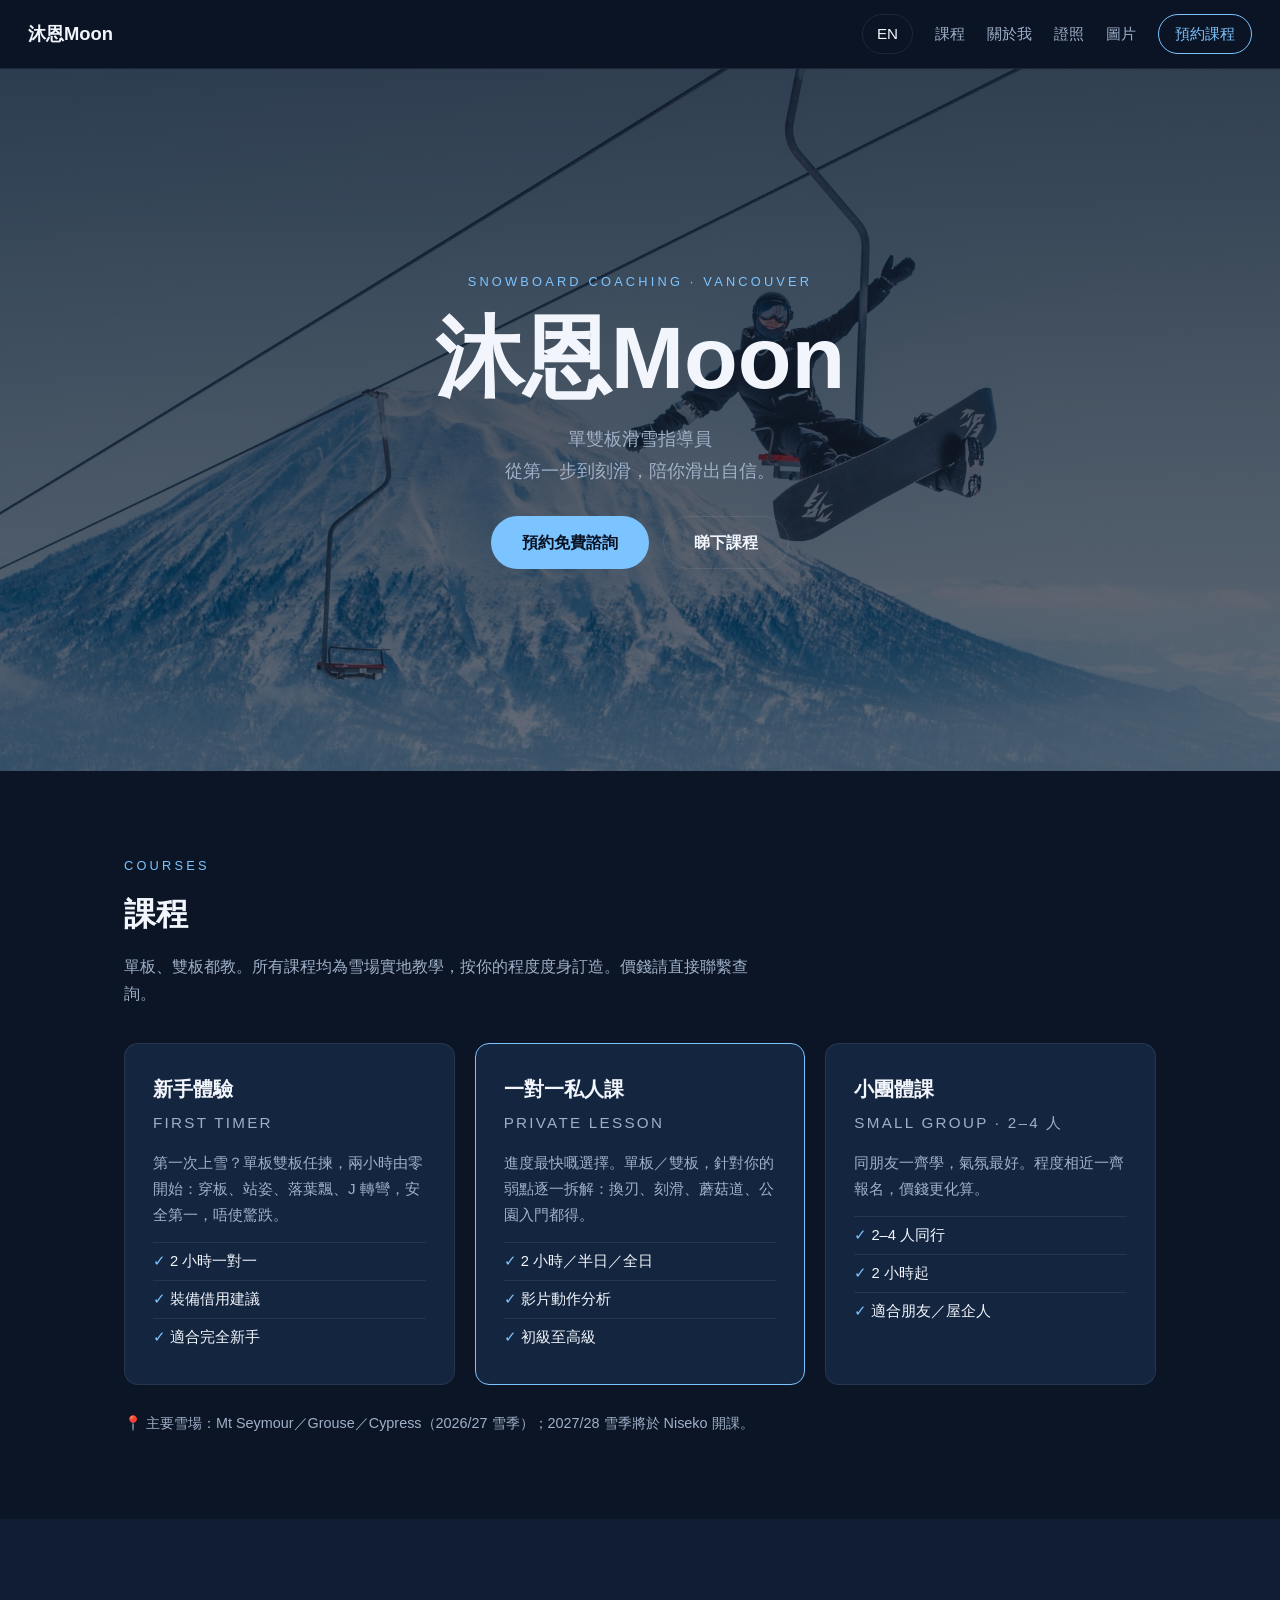
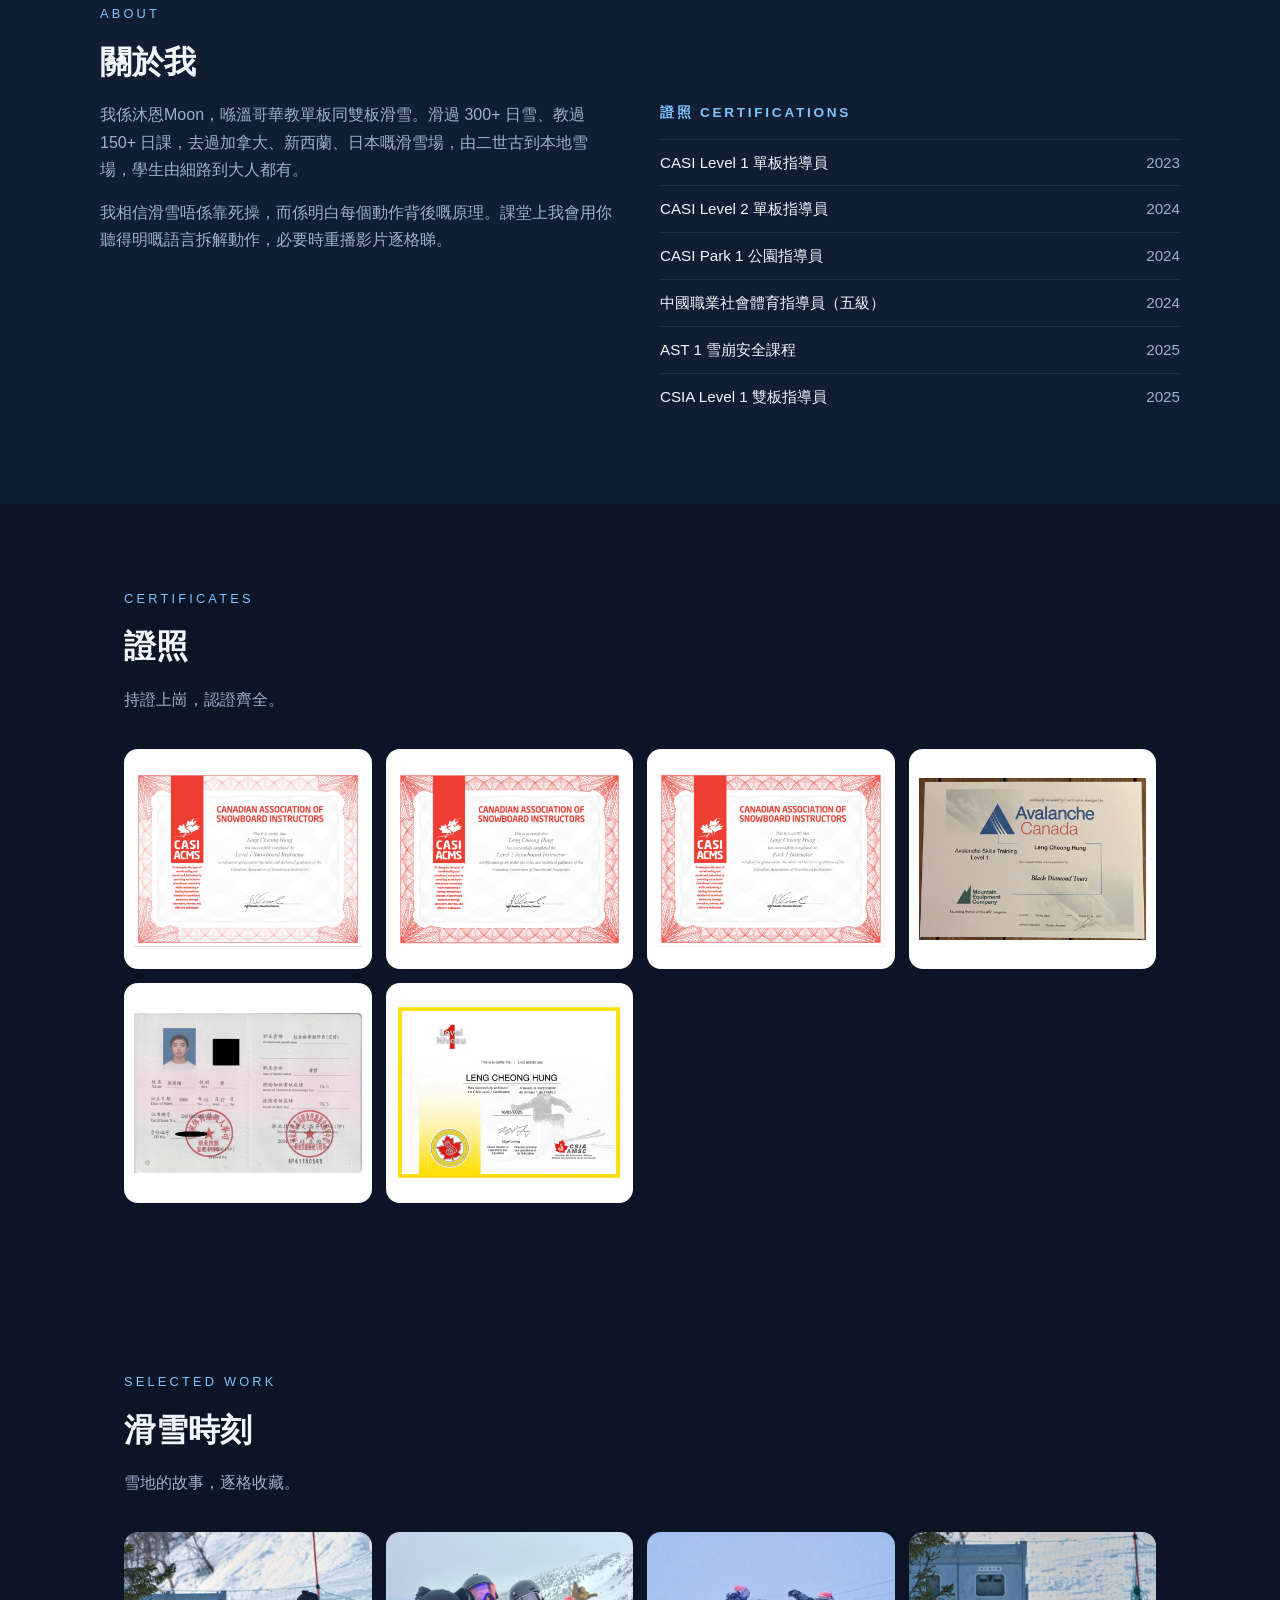
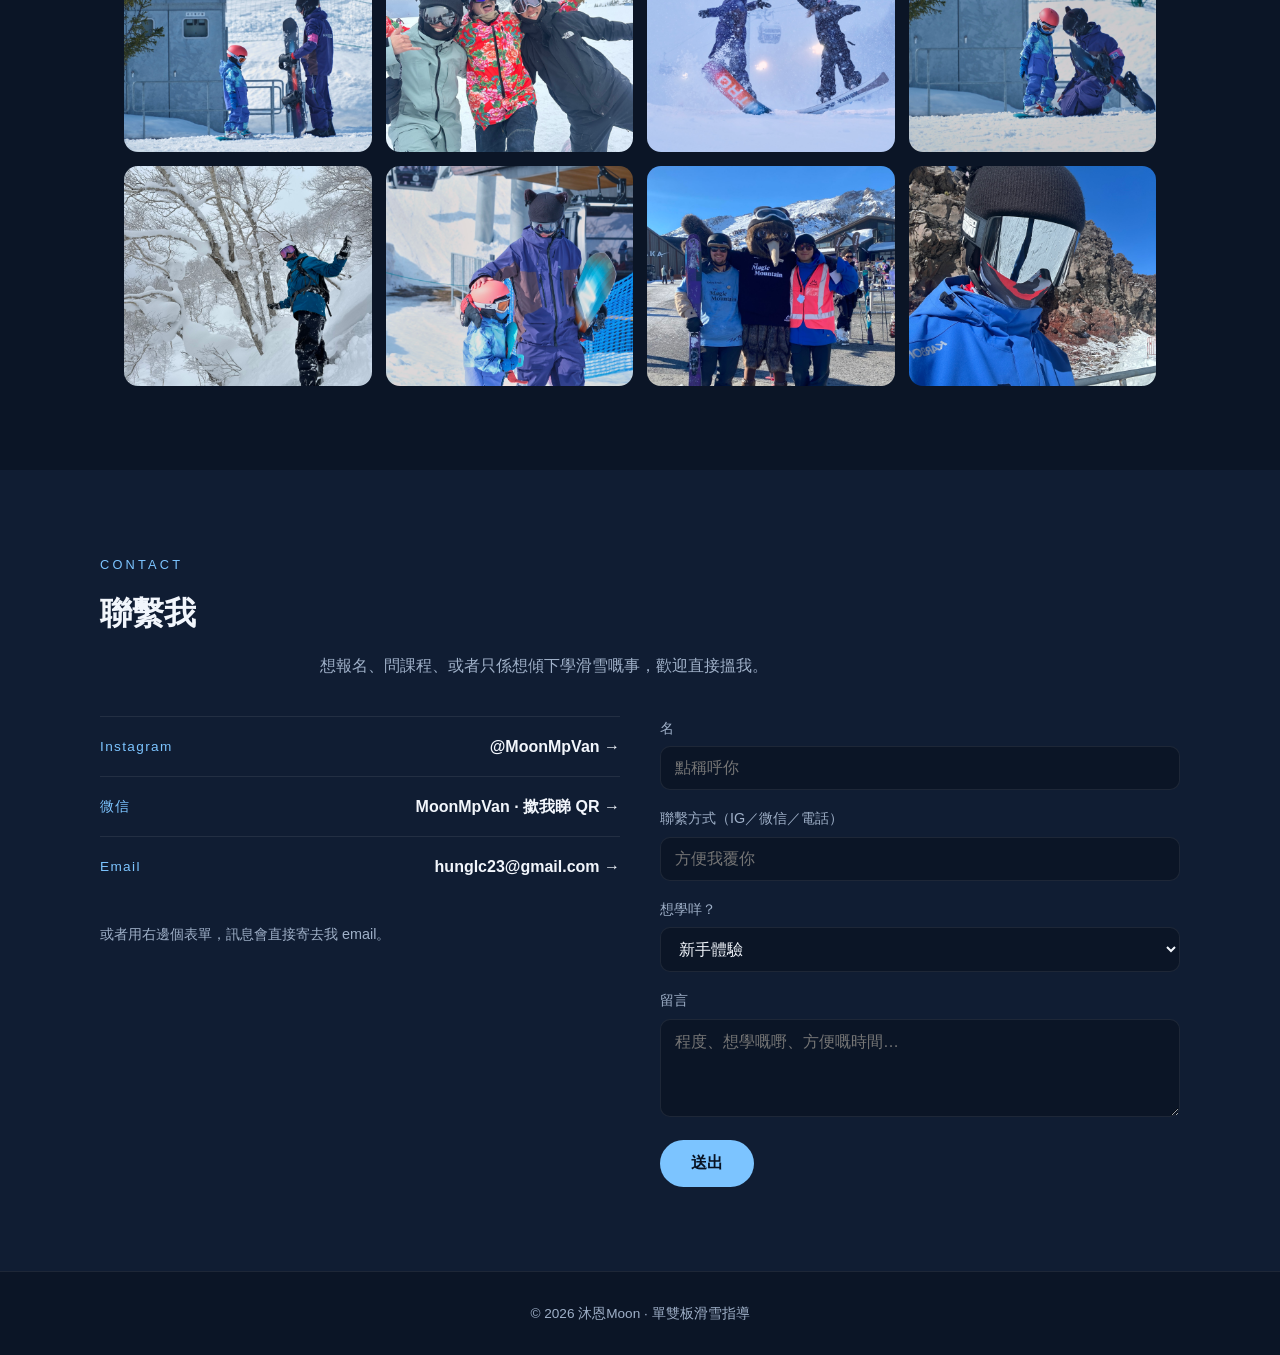
==== index.html @ be3c078e "Update navigation link and image source" ====
<!DOCTYPE html>
<html lang="zh-Hant">
<head>
<meta charset="UTF-8">
<meta name="viewport" content="width=device-width, initial-scale=1.0">
<title>沐恩Moon — 單雙板滑雪指導 | Ski & Snowboard Coaching</title>
<meta name="description" content="沐恩Moon，CASI／CSIA 認證單雙板滑雪指導員。溫哥華私人／小團體滑雪課程招生中。">
<link rel="stylesheet" href="styles.css">
</head>
<body>

<!-- ============ NAV ============ -->
<nav class="nav">
  <a class="logo" href="#top">沐恩Moon</a>
  <div class="nav-links">
    <a href="en.html" class="lang-toggle">EN</a>
    <a href="#courses">課程</a>
    <a href="#about">關於我</a>
    <a href="#certificates">證照</a>
    <a href="#work">圖片</a>
    <a href="#contact" class="nav-cta">預約課程</a>
  </div>
</nav>

<!-- ============ HERO ============ -->
<header class="hero" id="top">
  <div class="hero-inner">
    <p class="hero-kicker">SNOWBOARD COACHING · VANCOUVER</p>
    <h1>沐恩Moon</h1>
    <p class="hero-sub">單雙板滑雪指導員<br>從第一步到刻滑，陪你滑出自信。</p>
    <div class="hero-ctas">
      <a href="#contact" class="btn btn-primary">預約免費諮詢</a>
      <a href="#courses" class="btn btn-ghost">睇下課程</a>
    </div>
  </div>
  <img class="hero-bg" src="assets/15.jpg" alt="沐恩Moon 滑雪">
</header>

<!-- ============ COURSES 招生 ============ -->
<section class="section" id="courses">
  <p class="kicker">COURSES</p>
  <h2>課程</h2>
  <p class="section-lead">單板、雙板都教。所有課程均為雪場實地教學，按你的程度度身訂造。價錢請直接聯繫查詢。</p>

  <div class="cards">
    <div class="card">
      <h3>新手體驗</h3>
      <p class="card-en">FIRST TIMER</p>
      <p>第一次上雪？單板雙板任揀，兩小時由零開始：穿板、站姿、落葉飄、J 轉彎，安全第一，唔使驚跌。</p>
      <ul>
        <li>2 小時一對一</li>
        <li>裝備借用建議</li>
        <li>適合完全新手</li>
      </ul>
    </div>
    <div class="card card-featured">
      <h3>一對一私人課</h3>
      <p class="card-en">PRIVATE LESSON</p>
      <p>進度最快嘅選擇。單板／雙板，針對你的弱點逐一拆解：換刃、刻滑、蘑菇道、公園入門都得。</p>
      <ul>
        <li>2 小時／半日／全日</li>
        <li>影片動作分析</li>
        <li>初級至高級</li>
      </ul>
    </div>
    <div class="card">
      <h3>小團體課</h3>
      <p class="card-en">SMALL GROUP · 2–4 人</p>
      <p>同朋友一齊學，氣氛最好。程度相近一齊報名，價錢更化算。</p>
      <ul>
        <li>2–4 人同行</li>
        <li>2 小時起</li>
        <li>適合朋友／屋企人</li>
      </ul>
    </div>
  </div>
  <p class="note">📍 主要雪場：Mt Seymour／Grouse／Cypress（2026/27 雪季）；2027/28 雪季將於 Niseko 開課。</p>
</section>

<!-- ============ ABOUT ============ -->
<section class="section section-alt" id="about">
  <p class="kicker">ABOUT</p>
  <h2>關於我</h2>
  <div class="about-grid">
    <div>
      <p>我係沐恩Moon，喺溫哥華教單板同雙板滑雪。滑過 300+ 日雪、教過 150+ 日課，去過加拿大、新西蘭、日本嘅滑雪場，由二世古到本地雪場，學生由細路到大人都有。</p>
      <p>我相信滑雪唔係靠死操，而係明白每個動作背後嘅原理。課堂上我會用你聽得明嘅語言拆解動作，必要時重播影片逐格睇。</p>
    </div>
    <div>
      <h3>證照 CERTIFICATIONS</h3>
      <ul class="certs">
        <li>CASI Level 1 單板指導員 <span>2023</span></li>
        <li>CASI Level 2 單板指導員 <span>2024</span></li>
        <li>CASI Park 1 公園指導員 <span>2024</span></li>
        <li>中國職業社會體育指導員（五級）<span>2024</span></li>
        <li>AST 1 雪崩安全課程 <span>2025</span></li>
        <li>CSIA Level 1 雙板指導員 <span>2025</span></li>
      </ul>
    </div>
  </div>
</section>

<!-- ============ CERTIFICATES 證照展示 ============ -->
<section class="section" id="certificates">
  <p class="kicker">CERTIFICATES</p>
  <h2>證照</h2>
  <p class="section-lead">持證上崗，認證齊全。</p>
  <div class="gallery gallery-docs">
    <img src="assets/cert1.jpg" alt="CASI Level 1 證書">
    <img src="assets/cert2.jpg" alt="CASI Level 2 證書">
    <img src="assets/cert3.jpg" alt="CASI Park 1 證書">
    <img src="assets/cert4.jpg" alt="AST 1 證書">
    <img src="assets/cert5.jpg" alt="中國社會體育指導員五級證書">
    <img src="assets/cert6.jpg" alt="CSIA Level 1 證書">
  </div>
</section>

<!-- ============ WORK 作品牆 ============ -->
<section class="section" id="work">
  <p class="kicker">SELECTED WORK</p>
  <h2>滑雪時刻</h2>
  <p class="section-lead">雪地的故事，逐格收藏。</p>
  <div class="gallery">
  <img src="assets/24.jpg" alt="滑雪相 1">
  <img src="assets/11.jpg" alt="滑雪相 2">
  <img src="assets/20.jpg" alt="滑雪相 3">
  <img src="assets/25.jpg" alt="滑雪相 4">
  <img src="assets/1.jpg" alt="滑雪相 5">
  <img src="assets/26.jpg" alt="滑雪相 6">
  <img src="assets/7.jpg" alt="滑雪相 7">
  <img src="assets/30.jpg" alt="滑雪相 8">
</div>
</section>

<!-- ============ CONTACT 聯繫 ============ -->
<section class="section section-alt" id="contact">
  <p class="kicker">CONTACT</p>
  <h2>聯繫我</h2>
  <p class="section-lead">想報名、問課程、或者只係想傾下學滑雪嘅事，歡迎直接搵我。</p>

  <div class="contact-grid">
    <div class="contact-links">
      <a class="contact-row" href="https://www.instagram.com/moonmpvan" target="_blank" rel="noopener">
        <span class="contact-label">Instagram</span>
        <span class="contact-value">@MoonMpVan →</span>
      </a>
      <div class="contact-row qr-trigger" id="wechat-qr" role="button" tabindex="0" title="撳我睇二維碼">
        <span class="contact-label">微信</span>
        <span class="contact-value">MoonMpVan · 撳我睇 QR →</span>
      </div>
      <a class="contact-row" href="mailto:hunglc23@gmail.com">
        <span class="contact-label">Email</span>
        <span class="contact-value">hunglc23@gmail.com →</span>
      </a>
      <p class="note">或者用右邊個表單，訊息會直接寄去我 email。</p>
    </div>

    <!-- 表單：去 formspree.io 免費註冊，拎條 form ID 換下面 action 入面 YOUR_FORM_ID -->
    <form class="contact-form" action="https://formspree.io/f/mnpjwegy" method="POST">
      <label>名
        <input type="text" name="name" required placeholder="點稱呼你">
      </label>
      <label>聯繫方式（IG／微信／電話）
        <input type="text" name="contact" required placeholder="方便我覆你">
      </label>
      <label>想學咩？
        <select name="interest">
          <option>新手體驗</option>
          <option>一對一私人課</option>
          <option>小團體課</option>
          <option>其他／未諗好</option>
        </select>
      </label>
      <label>留言
        <textarea name="message" rows="4" placeholder="程度、想學嘅嘢、方便嘅時間…"></textarea>
      </label>
      <button type="submit" class="btn btn-primary">送出</button>
    </form>
  </div>
</section>

<footer>
  <p>© 2026 沐恩Moon · 單雙板滑雪指導</p>
</footer>

<script src="script.js"></script>
</body>
</html>
---- styles.css ----
/* 沐恩Moon 個人官網 — 雪夜主題 */
:root {
  --bg: #0b1526;
  --bg-alt: #101d33;
  --ink: #f2f6fc;
  --muted: #9fb0c8;
  --accent: #7cc4ff;
  --card: #14253f;
  --line: rgba(255,255,255,.08);
  --radius: 14px;
}
* { box-sizing: border-box; margin: 0; padding: 0; }
html { scroll-behavior: smooth; }
body {
  background: var(--bg);
  color: var(--ink);
  font-family: -apple-system, "PingFang HK", "PingFang TC", "Microsoft JhengHei", "Noto Sans TC", sans-serif;
  line-height: 1.7;
}
a { color: inherit; }

/* NAV */
.nav {
  position: sticky; top: 0; z-index: 10;
  display: flex; justify-content: space-between; align-items: center;
  padding: 14px 28px;
  background: rgba(11,21,38,.85); backdrop-filter: blur(10px);
  border-bottom: 1px solid var(--line);
}
.logo { font-weight: 800; font-size: 1.15rem; text-decoration: none; }
.nav-links { display: flex; gap: 22px; align-items: center; }
.nav-links a { text-decoration: none; color: var(--muted); font-size: .95rem; }
.nav-links a:hover { color: var(--ink); }
.nav-cta {
  border: 1px solid var(--accent); color: var(--accent) !important;
  padding: 6px 16px; border-radius: 999px;
}
.lang-toggle {
  border: 1px solid var(--line); padding: 6px 14px; border-radius: 999px;
  font-size: .85rem; color: var(--ink) !important;
}
.lang-toggle:hover { border-color: var(--accent); }

/* HERO */
.hero {
  position: relative; overflow: hidden;
  min-height: 78vh;
  display: flex; align-items: center; justify-content: center;
  text-align: center; padding: 60px 24px;
  background:
    radial-gradient(1200px 500px at 50% -10%, #1b3a63 0%, transparent 60%),
    var(--bg);
}
.hero-kicker { color: var(--accent); letter-spacing: .25em; font-size: .8rem; margin-bottom: 18px; }
.hero-bg {
  position: absolute; inset: 0;
  width: 100%; height: 100%; object-fit: cover;
  z-index: 0;
}
/* dark overlay so text stays readable over bright snow photos */
.hero::after {
  content: ""; position: absolute; inset: 0; z-index: 1;
  background: linear-gradient(180deg, rgba(11,21,38,.78), rgba(11,21,38,.58));
}
.hero-inner { position: relative; z-index: 2; }
.hero h1 { font-size: clamp(3rem, 9vw, 5.5rem); line-height: 1.1; margin-bottom: 16px; }
.hero-sub { color: var(--muted); font-size: 1.15rem; margin-bottom: 30px; }
.hero-ctas { display: flex; gap: 14px; justify-content: center; flex-wrap: wrap; }

/* BUTTONS */
.btn {
  display: inline-block; padding: 12px 30px; border-radius: 999px;
  text-decoration: none; font-weight: 700; font-size: 1rem;
  border: 1px solid transparent; cursor: pointer;
}
.btn-primary { background: var(--accent); color: #081222; }
.btn-primary:hover { filter: brightness(1.1); }
.btn-ghost { border-color: var(--line); color: var(--ink); }
.btn-ghost:hover { border-color: var(--accent); }

/* SECTIONS */
.section { padding: 84px 24px; max-width: 1080px; margin: 0 auto; }
.section-alt { background: var(--bg-alt); max-width: none; }
.section-alt > * { max-width: 1080px; margin-left: auto; margin-right: auto; }
.kicker { color: var(--accent); letter-spacing: .25em; font-size: .8rem; margin-bottom: 10px; }
.section h2 { font-size: 2rem; margin-bottom: 12px; }
.section-lead { color: var(--muted); margin-bottom: 36px; max-width: 640px; }
.note { color: var(--muted); font-size: .9rem; margin-top: 26px; }

/* CARDS */
.cards { display: grid; grid-template-columns: repeat(auto-fit, minmax(260px, 1fr)); gap: 20px; }
.card {
  background: var(--card); border: 1px solid var(--line);
  border-radius: var(--radius); padding: 28px;
}
.card-featured { border-color: var(--accent); }
.card h3 { font-size: 1.25rem; margin-bottom: 4px; }
.card-en { color: var(--accent); font-size: .78rem; letter-spacing: .15em; margin-bottom: 12px; }
.card p { color: var(--muted); font-size: .95rem; margin-bottom: 14px; }
.card ul { list-style: none; }
.card li { padding: 6px 0; border-top: 1px solid var(--line); font-size: .92rem; }
.card li::before { content: "✓ "; color: var(--accent); }

/* ABOUT */
.about-grid { display: grid; grid-template-columns: 1fr 1fr; gap: 40px; }
.about-grid p { color: var(--muted); margin-bottom: 16px; }
.about-grid h3 { font-size: .85rem; letter-spacing: .2em; color: var(--accent); margin-bottom: 14px; }
.certs { list-style: none; }
.certs li {
  display: flex; justify-content: space-between;
  padding: 10px 0; border-top: 1px solid var(--line); font-size: .95rem;
}
.certs span { color: var(--muted); }

/* GALLERY — 換相時把 .ph 換成 <img> 即可，樣式會自動套用 */
.gallery { display: grid; grid-template-columns: repeat(auto-fit, minmax(220px, 1fr)); gap: 14px; }
.gallery img { width: 100%; height: 220px; object-fit: cover; border-radius: var(--radius); display: block; }
.ph {
  height: 220px; border-radius: var(--radius);
  border: 1px dashed var(--accent);
  display: flex; align-items: center; justify-content: center;
  color: var(--muted); font-size: .85rem; text-align: center; padding: 12px;
}

/* certificate docs: show the whole document instead of cropping */
.gallery-docs img { object-fit: contain; background: #fff; padding: 10px; }

/* 微信 QR 彈出 modal */
.qr-trigger { cursor: pointer; }
.modal { display: none; position: fixed; inset: 0; z-index: 100; align-items: center; justify-content: center; }
.modal.open { display: flex; }
.modal-backdrop { position: absolute; inset: 0; background: rgba(0,0,0,.75); }
.modal img { position: relative; width: min(320px, 80vw); border-radius: 14px; }

/* CONTACT */
.contact-grid { display: grid; grid-template-columns: 1fr 1fr; gap: 40px; }
.contact-row {
  display: flex; justify-content: space-between; align-items: center;
  padding: 16px 0; border-top: 1px solid var(--line);
  text-decoration: none;
}
.contact-label { color: var(--accent); font-size: .85rem; letter-spacing: .1em; }
.contact-value { font-weight: 600; }
.contact-form label { display: block; margin-bottom: 16px; font-size: .9rem; color: var(--muted); }
.contact-form input, .contact-form select, .contact-form textarea {
  width: 100%; margin-top: 6px; padding: 12px 14px;
  background: var(--bg); border: 1px solid var(--line); border-radius: 10px;
  color: var(--ink); font-size: 1rem; font-family: inherit;
}
.contact-form input:focus, .contact-form select:focus, .contact-form textarea:focus {
  outline: none; border-color: var(--accent);
}

footer { text-align: center; padding: 30px; color: var(--muted); font-size: .85rem; border-top: 1px solid var(--line); }

@media (max-width: 720px) {
  .about-grid, .contact-grid { grid-template-columns: 1fr; }
  .nav-links a:not(.nav-cta):not(.lang-toggle) { display: none; }
  .section { padding: 60px 20px; }
}
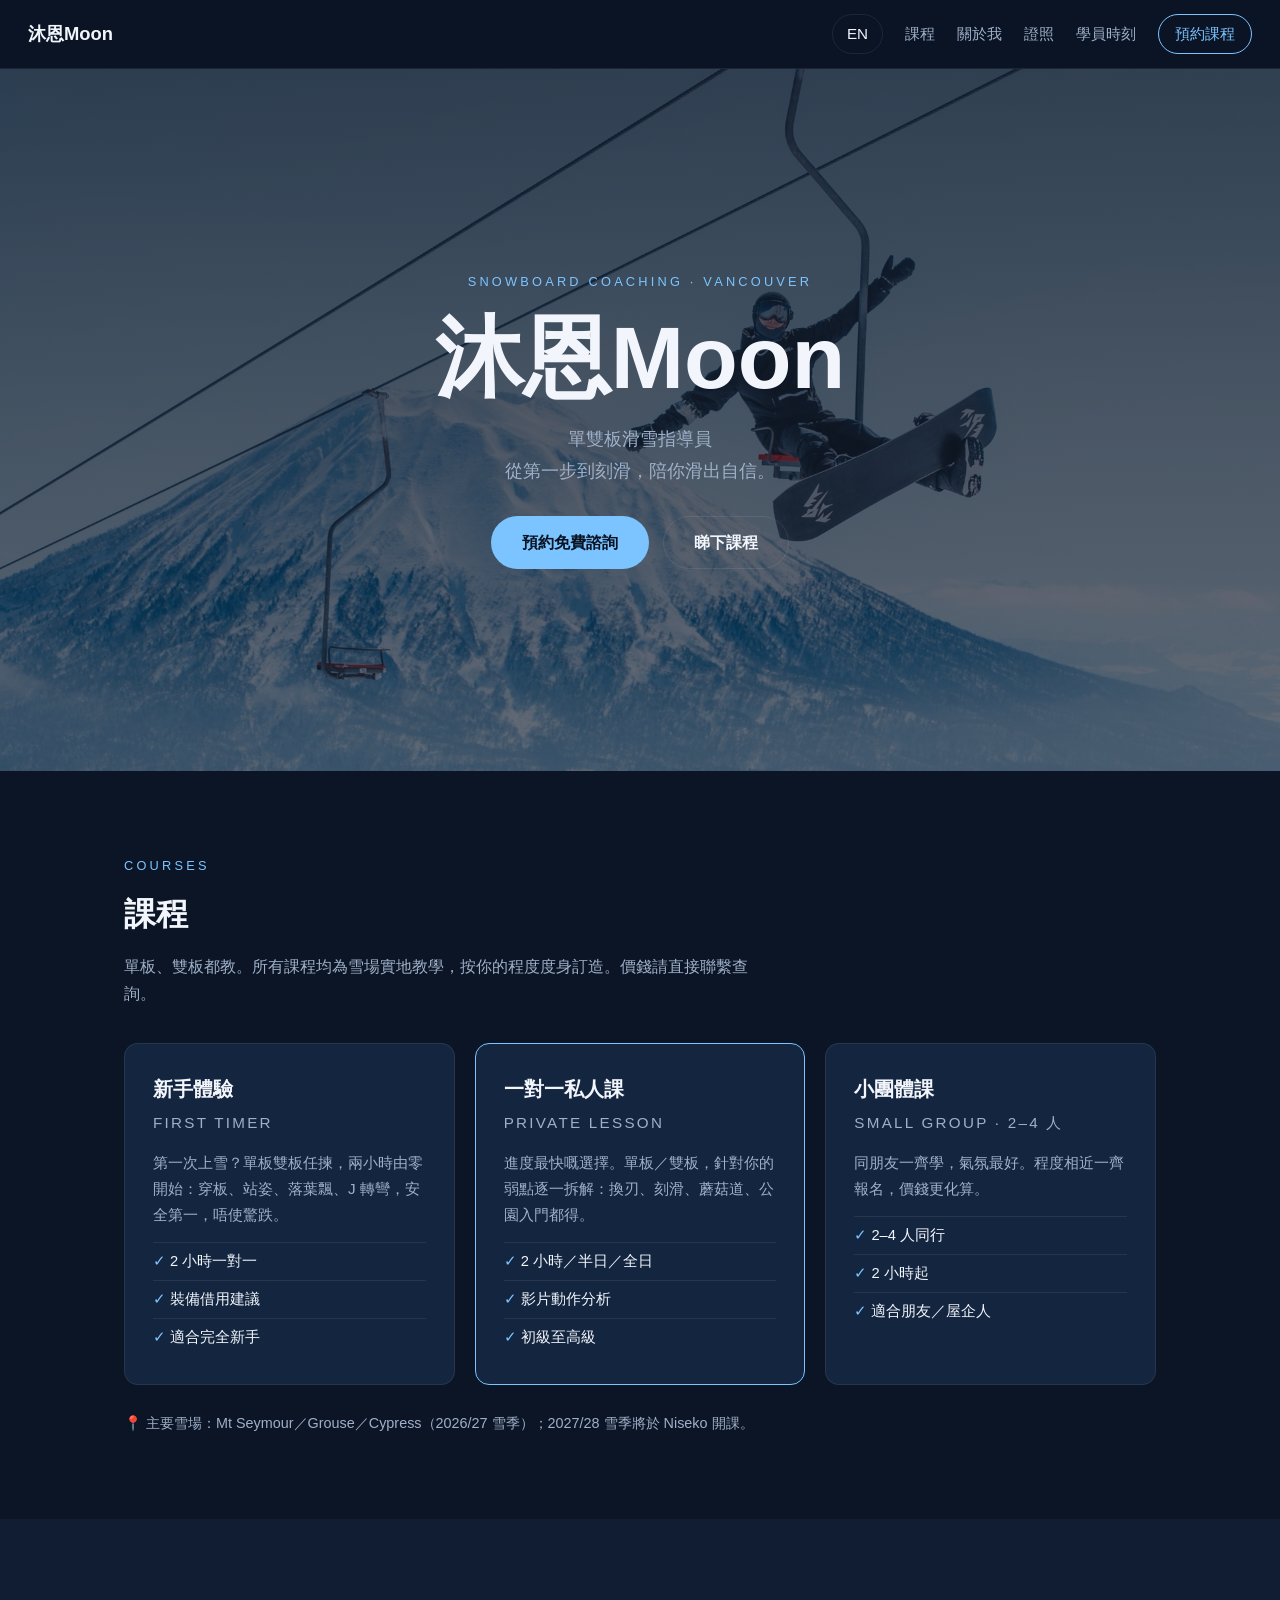
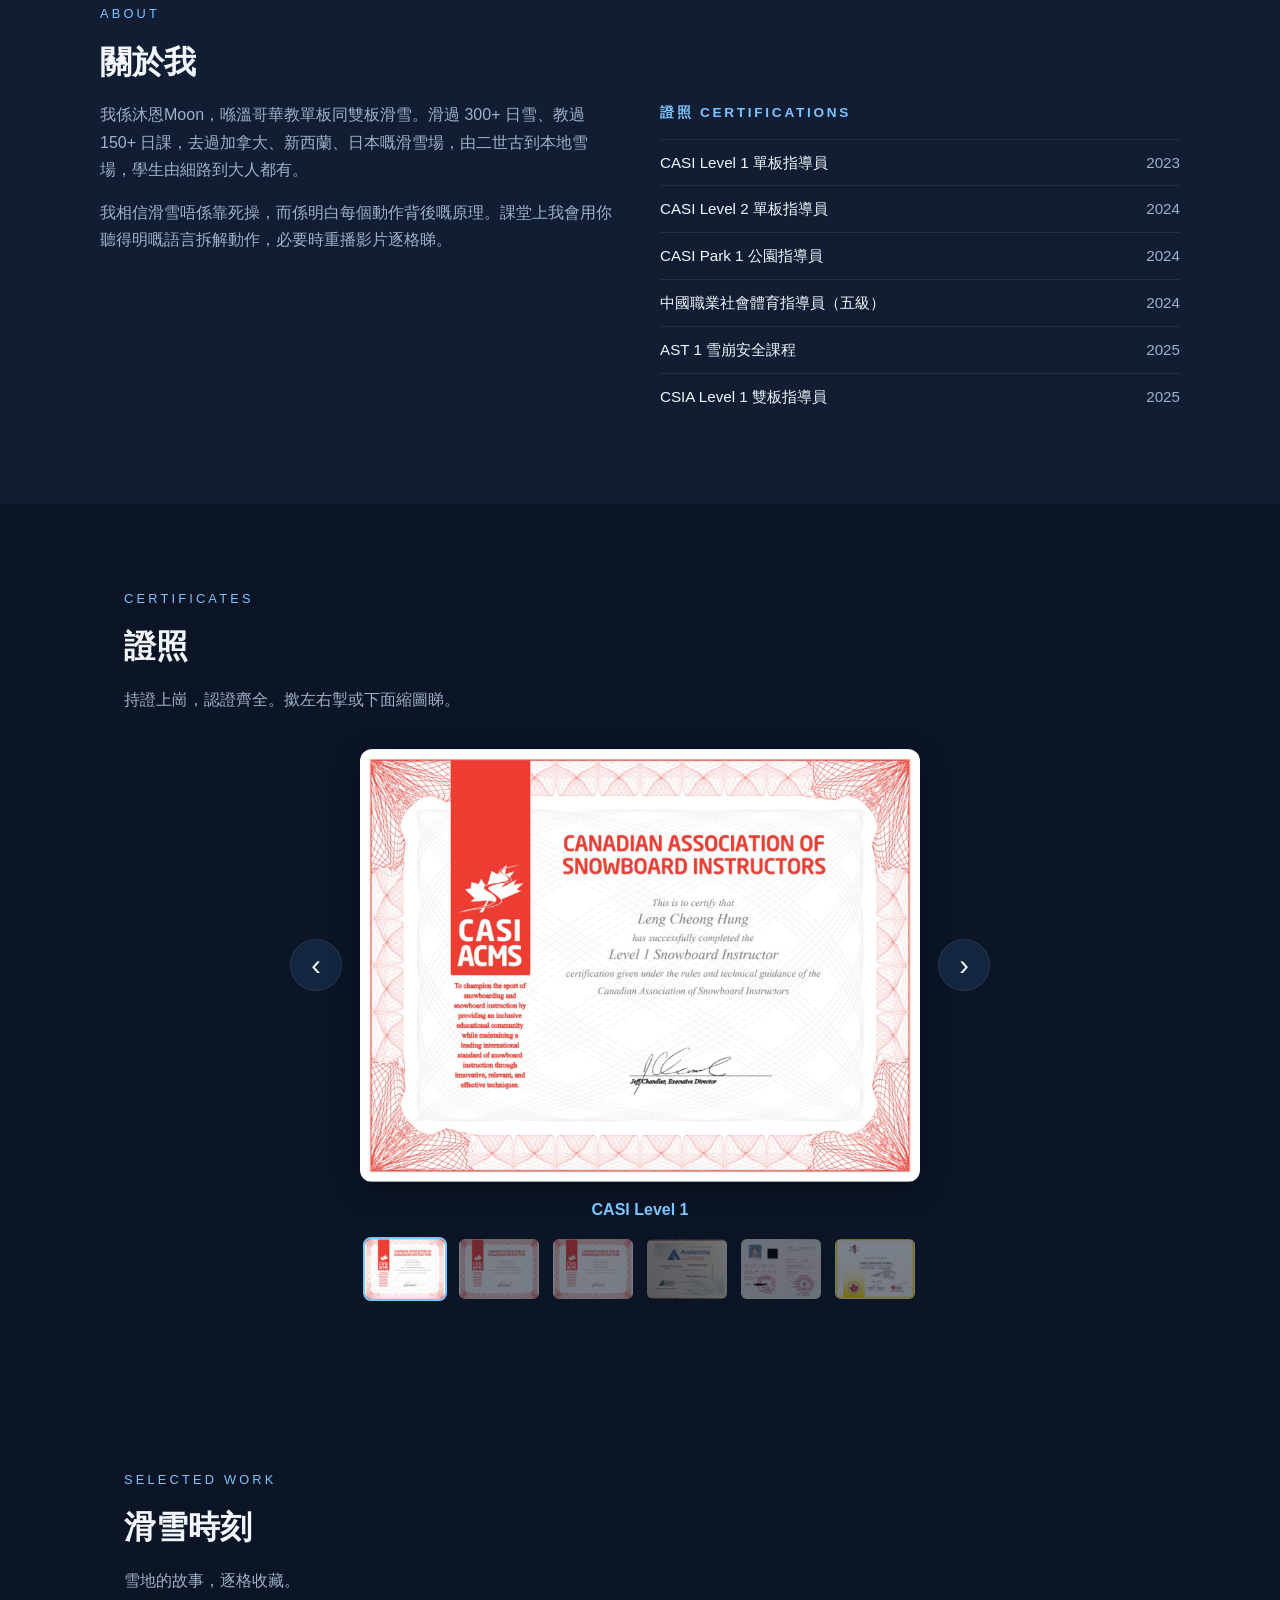
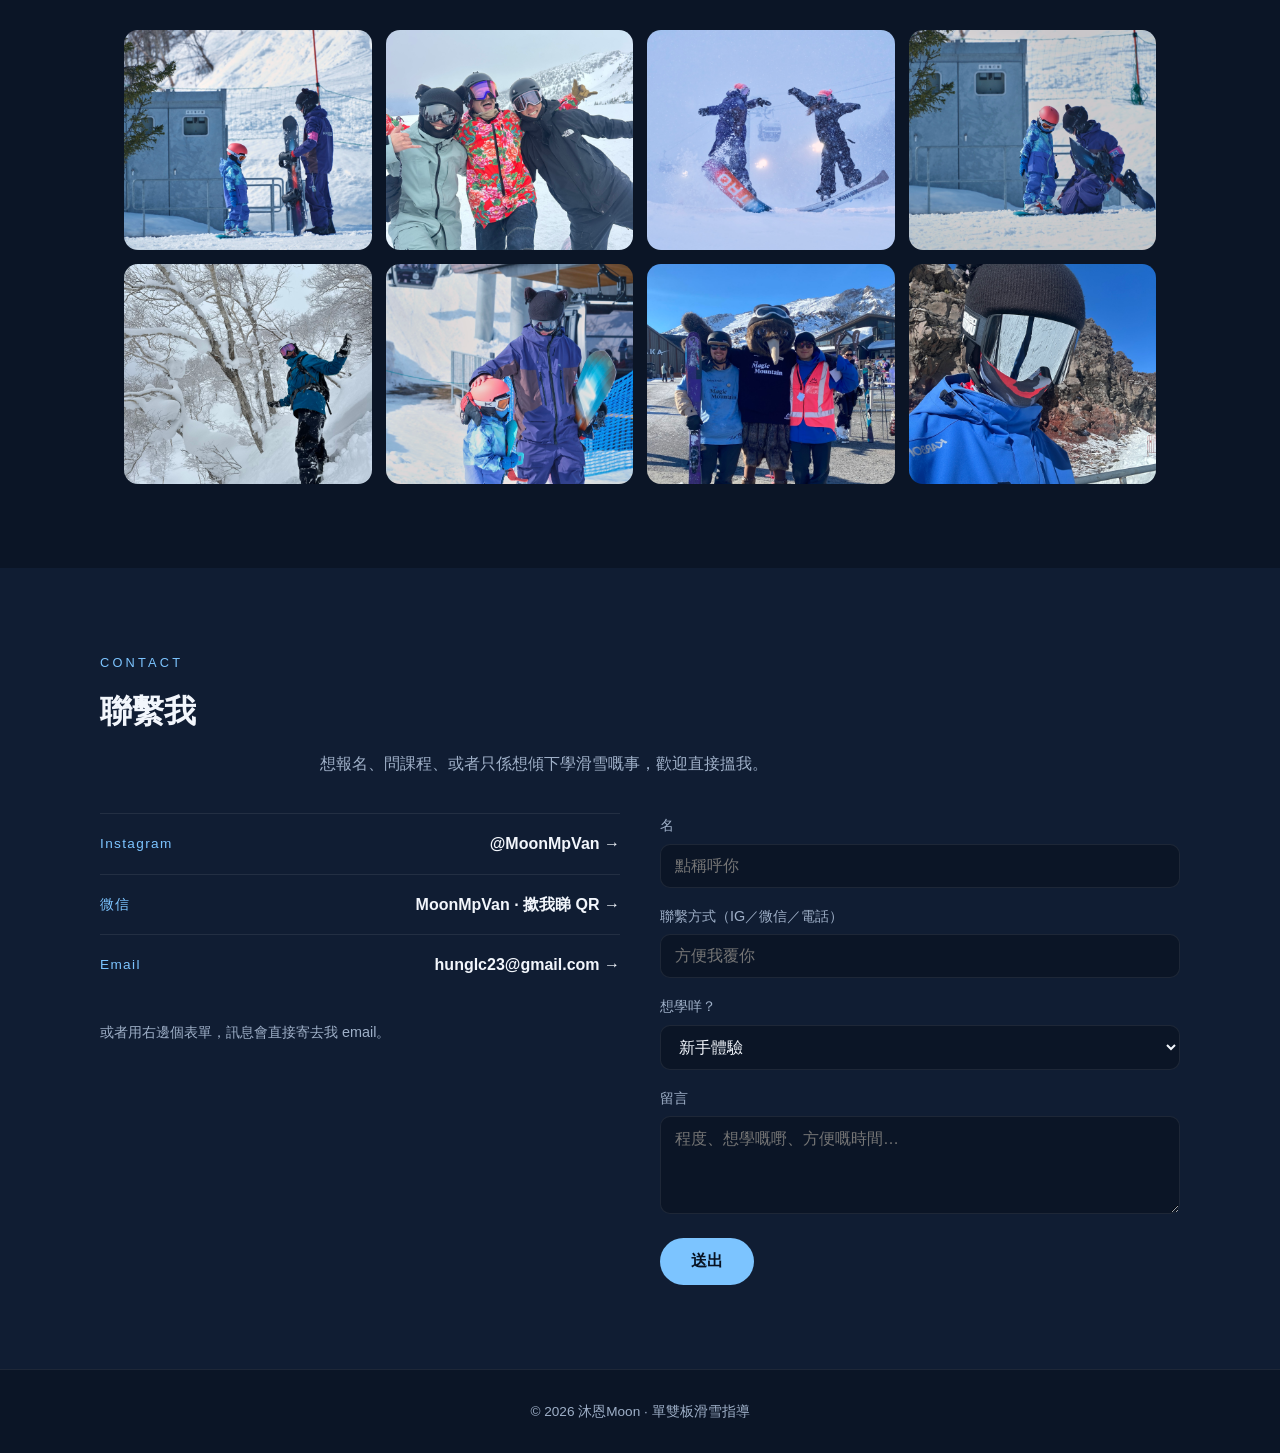
==== commit 7cb372f7: "Add files via upload" ====
--- a/index.html
+++ b/index.html
@@ -17,7 +17,7 @@
     <a href="#courses">課程</a>
     <a href="#about">關於我</a>
     <a href="#certificates">證照</a>
-    <a href="#work">圖片</a>
+    <a href="#work">學員時刻</a>
     <a href="#contact" class="nav-cta">預約課程</a>
   </div>
 </nav>
@@ -104,14 +104,22 @@
 <section class="section" id="certificates">
   <p class="kicker">CERTIFICATES</p>
   <h2>證照</h2>
-  <p class="section-lead">持證上崗，認證齊全。</p>
-  <div class="gallery gallery-docs">
-    <img src="assets/cert1.jpg" alt="CASI Level 1 證書">
-    <img src="assets/cert2.jpg" alt="CASI Level 2 證書">
-    <img src="assets/cert3.jpg" alt="CASI Park 1 證書">
-    <img src="assets/cert4.jpg" alt="AST 1 證書">
-    <img src="assets/cert5.jpg" alt="中國社會體育指導員五級證書">
-    <img src="assets/cert6.jpg" alt="CSIA Level 1 證書">
+  <p class="section-lead">持證上崗，認證齊全。撳左右掣或下面縮圖睇。</p>
+  <div class="carousel">
+    <div class="carousel-stage">
+      <button class="carousel-arrow carousel-prev" aria-label="上一張">‹</button>
+      <img class="carousel-main-img" src="assets/cert1.jpg" alt="CASI Level 1 證書">
+      <button class="carousel-arrow carousel-next" aria-label="下一張">›</button>
+    </div>
+    <p class="carousel-caption">CASI Level 1</p>
+    <div class="carousel-thumbs">
+      <img src="assets/cert1.jpg" data-full="assets/cert1.jpg" data-label="CASI Level 1" class="active" alt="CASI Level 1 證書">
+      <img src="assets/cert2.jpg" data-full="assets/cert2.jpg" data-label="CASI Level 2" alt="CASI Level 2 證書">
+      <img src="assets/cert3.jpg" data-full="assets/cert3.jpg" data-label="CASI Park 1" alt="CASI Park 1 證書">
+      <img src="assets/cert4.jpg" data-full="assets/cert4.jpg" data-label="AST 1" alt="AST 1 證書">
+      <img src="assets/cert5.jpg" data-full="assets/cert5.jpg" data-label="中國社會體育指導員五級" alt="中國社會體育指導員五級證書">
+      <img src="assets/cert6.jpg" data-full="assets/cert6.jpg" data-label="CSIA Level 1" alt="CSIA Level 1 證書">
+    </div>
   </div>
 </section>
 
@@ -183,6 +191,12 @@
   <p>© 2026 沐恩Moon · 單雙板滑雪指導</p>
 </footer>
 
+<!-- 微信二維碼彈出 -->
+<div class="modal" id="qr-modal" aria-hidden="true">
+  <div class="modal-backdrop"></div>
+  <img src="assets/wxqrcode.JPG" alt="微信二維碼 MoonMpVan">
+</div>
+
 <script src="script.js"></script>
 </body>
 </html>
--- a/styles.css
+++ b/styles.css
@@ -122,8 +122,15 @@
   color: var(--muted); font-size: .85rem; text-align: center; padding: 12px;
 }
 
-/* certificate docs: show the whole document instead of cropping */
-.gallery-docs img { object-fit: contain; background: #fff; padding: 10px; }
+/* 證照 carousel：中間大圖＋左右掣＋下面縮圖 */
+.carousel-stage { display: flex; align-items: center; justify-content: center; gap: 18px; }
+.carousel-main-img { max-width: min(560px, 68vw); max-height: 62vh; border-radius: 12px; background: #fff; box-shadow: 0 8px 30px rgba(0,0,0,.35); }
+.carousel-arrow { flex: none; width: 52px; height: 52px; border-radius: 50%; border: 1px solid var(--line); background: var(--card); color: var(--ink); font-size: 1.8rem; line-height: 1; cursor: pointer; }
+.carousel-arrow:hover { border-color: var(--accent); color: var(--accent); }
+.carousel-caption { text-align: center; color: var(--accent); margin-top: 14px; font-weight: 600; }
+.carousel-thumbs { display: flex; gap: 10px; justify-content: center; margin-top: 14px; flex-wrap: wrap; }
+.carousel-thumbs img { width: 84px; height: 64px; object-fit: cover; border-radius: 8px; opacity: .45; cursor: pointer; border: 2px solid transparent; }
+.carousel-thumbs img.active { opacity: 1; border-color: var(--accent); }
 
 /* 微信 QR 彈出 modal */
 .qr-trigger { cursor: pointer; }
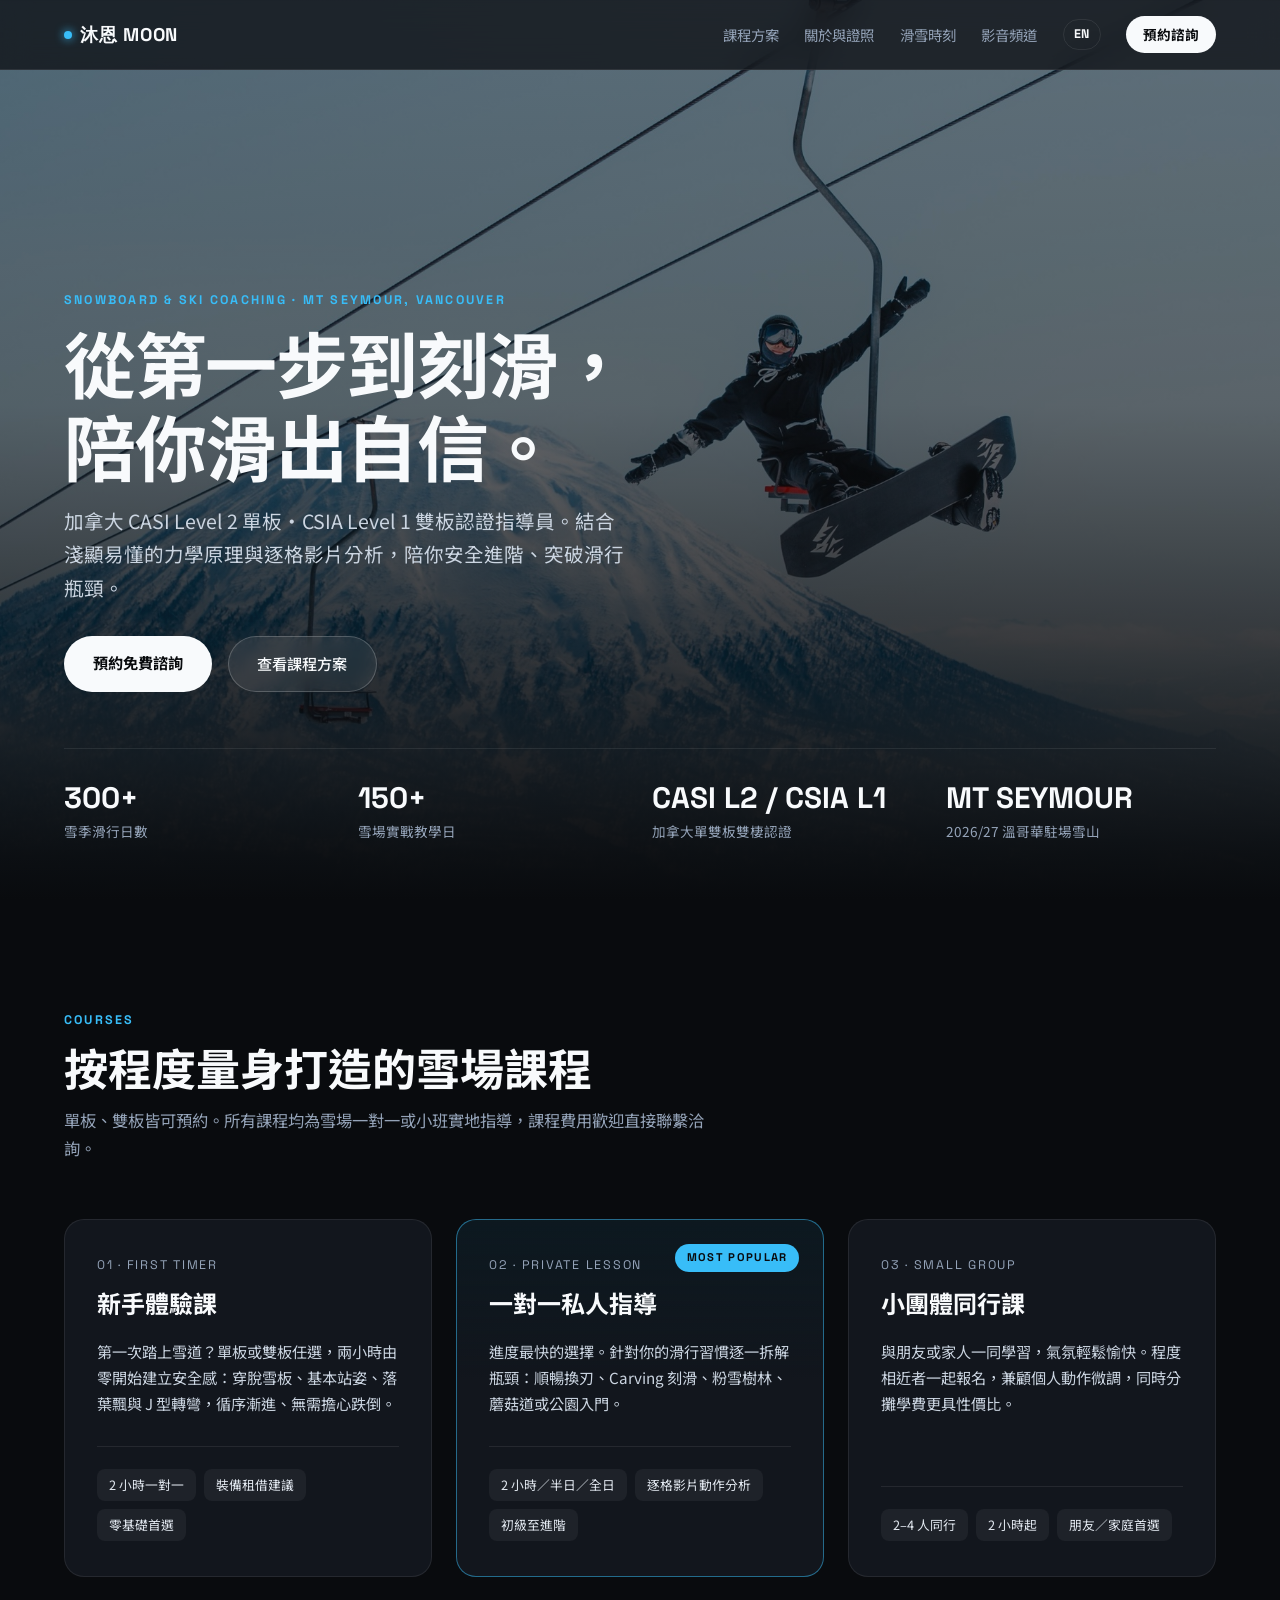
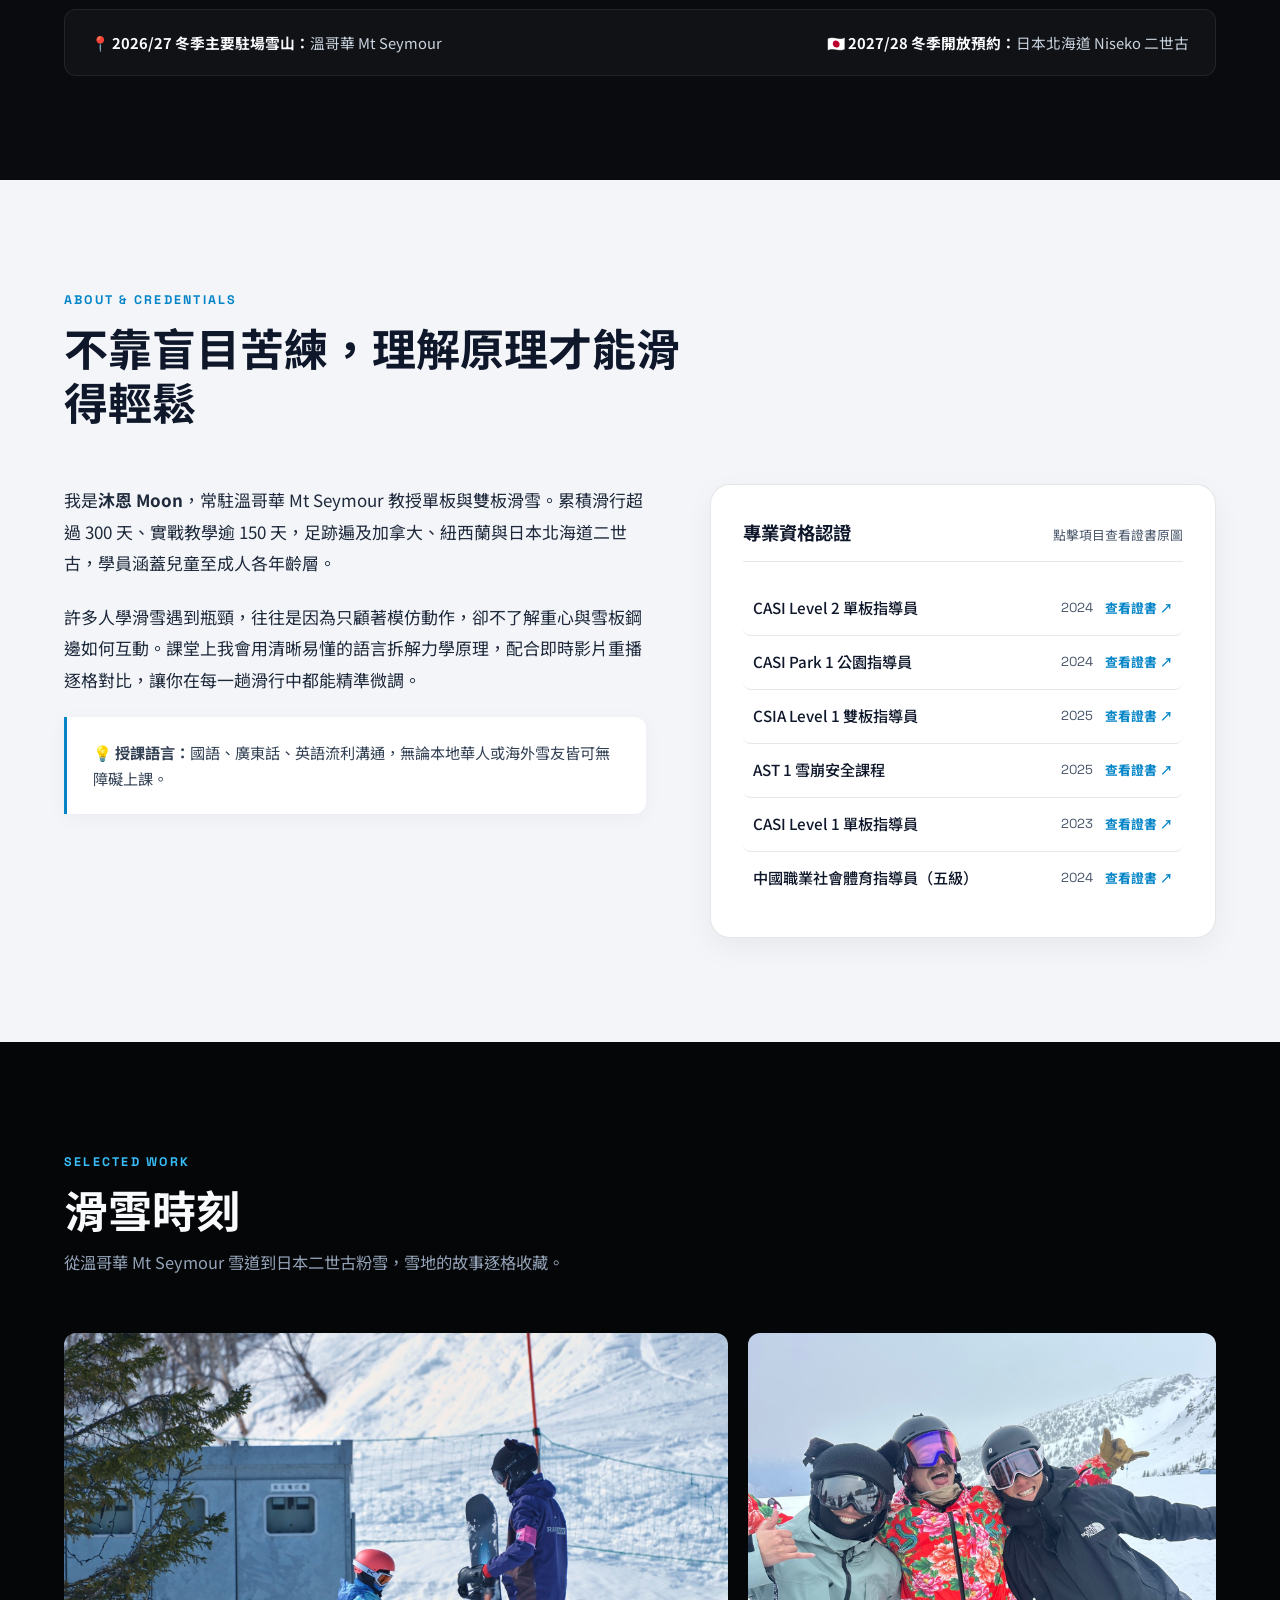
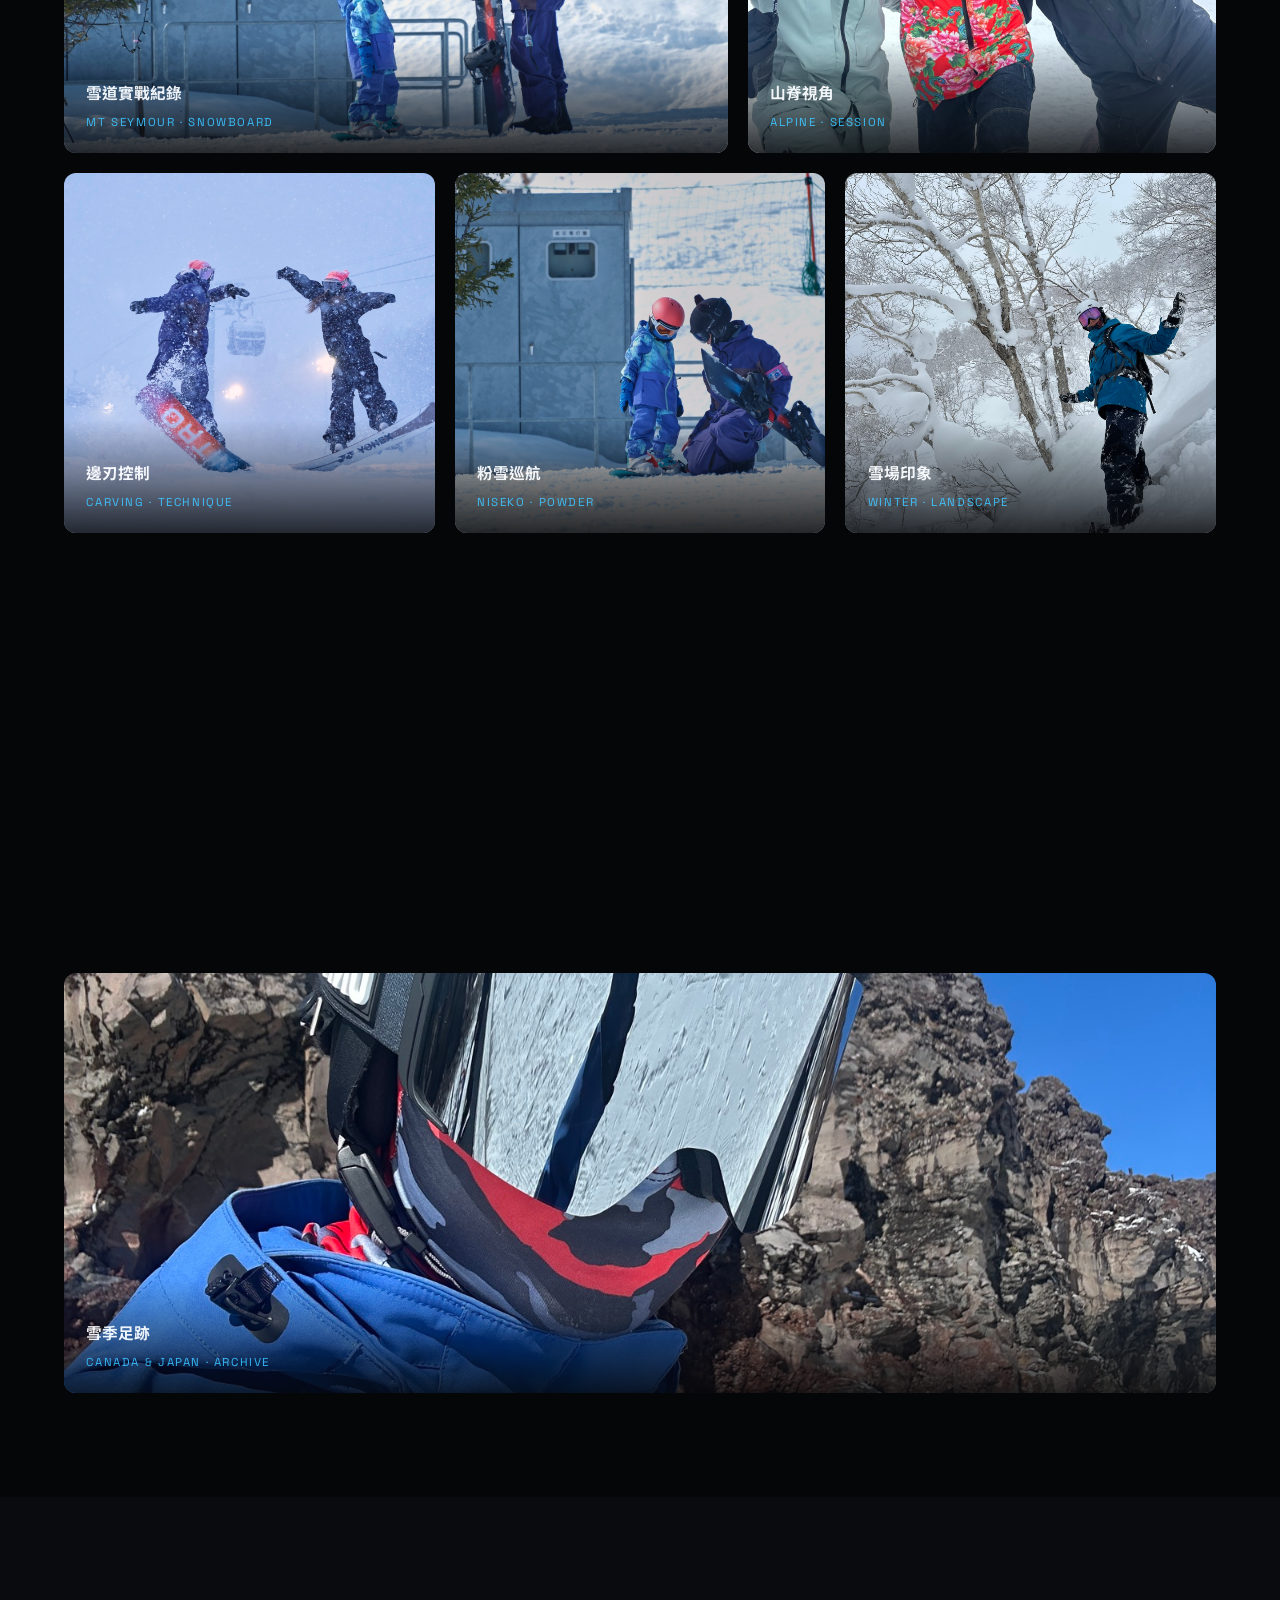
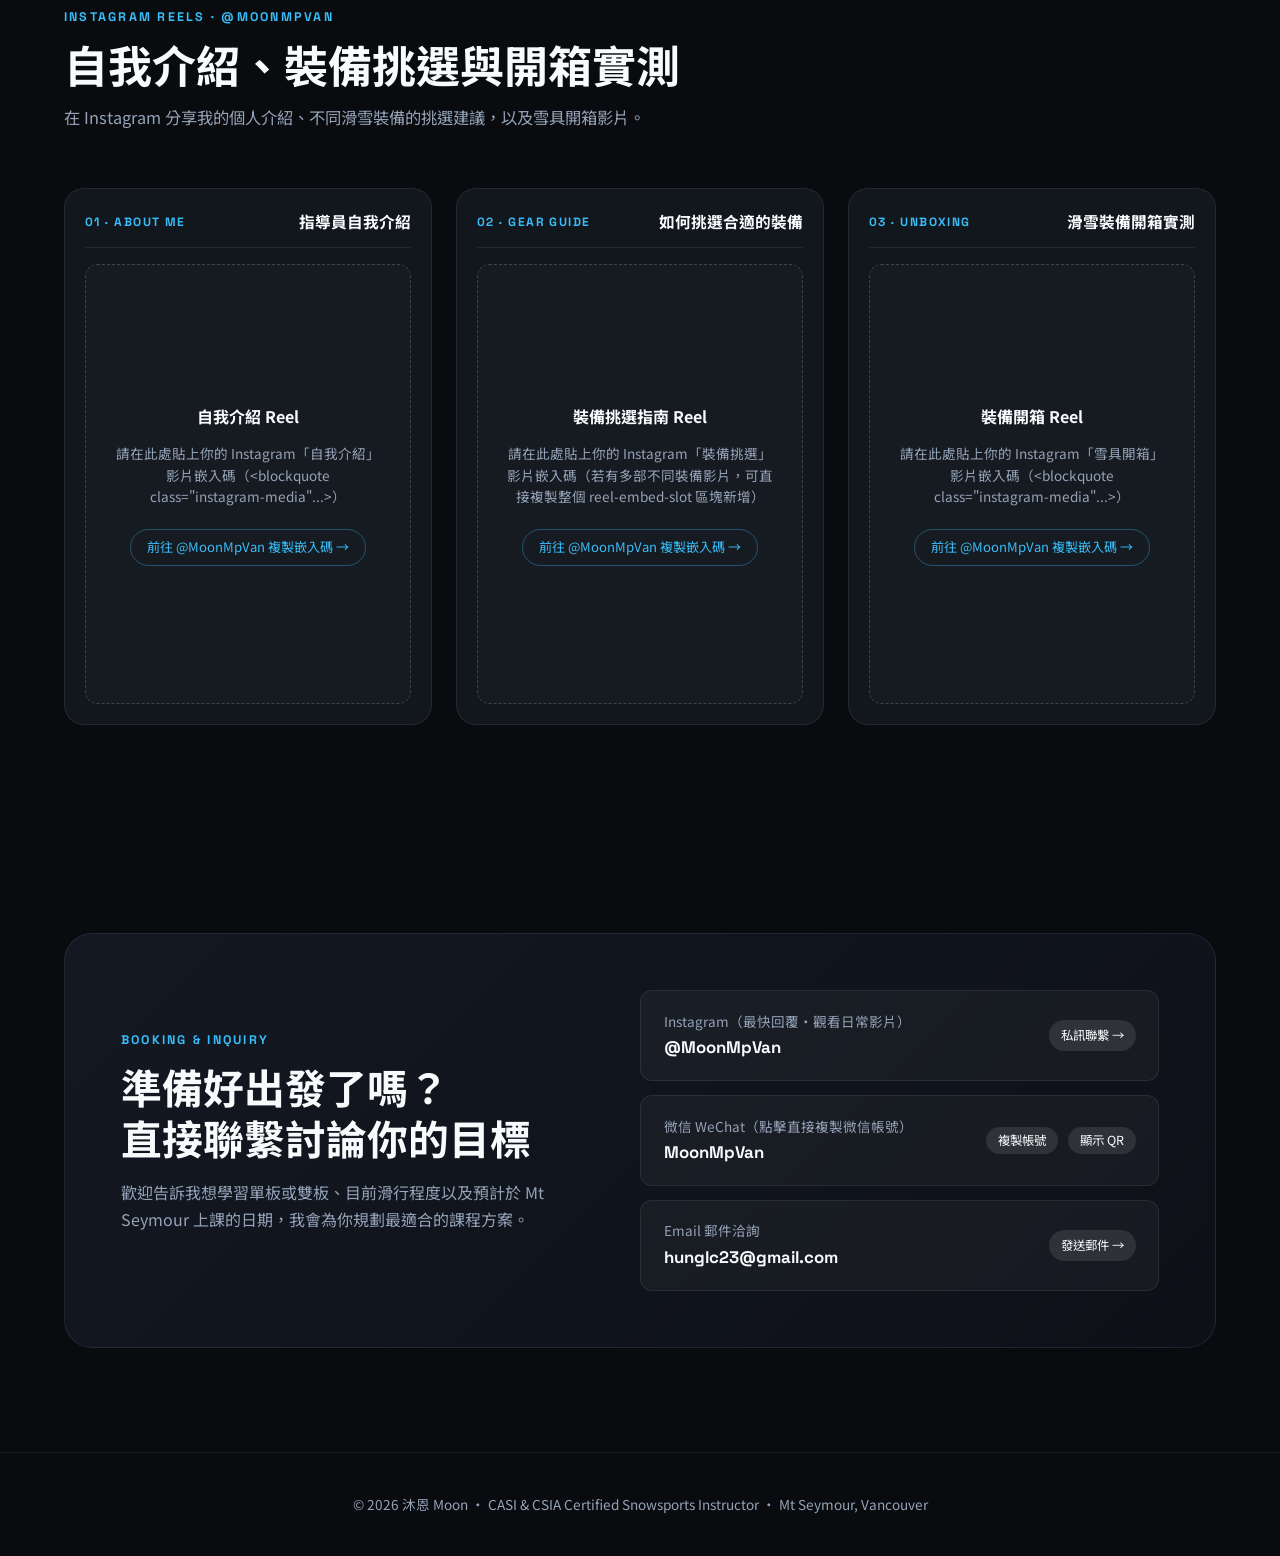
==== commit 1115be47: "gemini changed" ====
--- a/index.html
+++ b/index.html
@@ -1,202 +1,1306 @@
 <!DOCTYPE html>
 <html lang="zh-Hant">
 <head>
-<meta charset="UTF-8">
-<meta name="viewport" content="width=device-width, initial-scale=1.0">
-<title>沐恩Moon — 單雙板滑雪指導 | Ski & Snowboard Coaching</title>
-<meta name="description" content="沐恩Moon，CASI／CSIA 認證單雙板滑雪指導員。溫哥華私人／小團體滑雪課程招生中。">
-<link rel="stylesheet" href="styles.css">
+  <meta charset="UTF-8" />
+  <meta name="viewport" content="width=device-width, initial-scale=1.0" />
+  <title>沐恩 Moon · 溫哥華 Mt Seymour 單雙板滑雪指導員</title>
+  <meta name="description" content="沐恩 Moon，加拿大 CASI Level 2 單板及 CSIA Level 1 雙板認證指導員。提供溫哥華 Mt Seymour 及日本二世古雪場實地教學。" />
+  
+  <!-- Google Fonts: 英文幾何運動字體 + 繁體中文無襯線 -->
+  <link rel="preconnect" href="https://fonts.googleapis.com">
+  <link rel="preconnect" href="https://fonts.gstatic.com" crossorigin>
+  <link href="https://fonts.googleapis.com/css2?family=Noto+Sans+TC:wght@400;500;700&family=Space+Grotesk:wght@500;700&display=swap" rel="stylesheet">
+
+  <style>
+    :root {
+      --bg-dark: #090B0E;
+      --bg-card: #12161D;
+      --bg-card-hover: #181E27;
+      --bg-light: #F3F5F8;
+      --text-white: #F8FAFC;
+      --text-muted: #94A3B8;
+      --text-dark: #0F172A;
+      --text-dark-muted: #475569;
+      --accent: #38BDF8;
+      --border-dark: rgba(255, 255, 255, 0.08);
+      --border-light: rgba(15, 23, 42, 0.1);
+      --font-en: 'Space Grotesk', sans-serif;
+      --font-zh: 'Noto Sans TC', -apple-system, BlinkMacSystemFont, sans-serif;
+      --radius-lg: 20px;
+      --radius-md: 12px;
+    }
+
+    * {
+      box-sizing: border-box;
+      margin: 0;
+      padding: 0;
+    }
+
+    html {
+      scroll-behavior: smooth;
+      background-color: var(--bg-dark);
+      color: var(--text-white);
+      font-family: var(--font-zh);
+      line-height: 1.7;
+      -webkit-font-smoothing: antialiased;
+    }
+
+    img, video {
+      display: block;
+      max-width: 100%;
+    }
+
+    a {
+      color: inherit;
+      text-decoration: none;
+    }
+
+    .eyebrow {
+      font-family: var(--font-en);
+      font-size: 0.78rem;
+      font-weight: 700;
+      letter-spacing: 0.18em;
+      text-transform: uppercase;
+      color: var(--accent);
+      margin-bottom: 0.6rem;
+      display: inline-block;
+    }
+
+    .section-light .eyebrow {
+      color: #0284C7;
+    }
+
+    .container {
+      width: min(1180px, 90vw);
+      margin: 0 auto;
+    }
+
+    /* 懸浮毛玻璃導覽列 */
+    .navbar {
+      position: fixed;
+      top: 0;
+      left: 0;
+      right: 0;
+      z-index: 100;
+      padding: 1rem 0;
+      background: rgba(9, 11, 14, 0.72);
+      backdrop-filter: blur(14px);
+      -webkit-backdrop-filter: blur(14px);
+      border-bottom: 1px solid var(--border-dark);
+    }
+
+    .nav-inner {
+      width: min(1180px, 90vw);
+      margin: 0 auto;
+      display: flex;
+      justify-content: space-between;
+      align-items: center;
+      gap: 1rem;
+    }
+
+    .brand {
+      font-family: var(--font-en);
+      font-weight: 700;
+      font-size: 1.15rem;
+      letter-spacing: 0.04em;
+      display: flex;
+      align-items: center;
+      gap: 0.5rem;
+    }
+
+    .brand-dot {
+      width: 8px;
+      height: 8px;
+      border-radius: 50%;
+      background: var(--accent);
+      box-shadow: 0 0 10px var(--accent);
+    }
+
+    .nav-links {
+      display: flex;
+      align-items: center;
+      gap: 1.6rem;
+      font-size: 0.9rem;
+      color: var(--text-muted);
+    }
+
+    .nav-links a:hover {
+      color: var(--text-white);
+    }
+
+    .nav-lang {
+      font-family: var(--font-en);
+      font-size: 0.78rem;
+      font-weight: 700;
+      padding: 0.25rem 0.65rem;
+      border: 1px solid var(--border-dark);
+      border-radius: 999px;
+      color: var(--text-white);
+    }
+
+    .nav-cta {
+      background: var(--text-white);
+      color: var(--bg-dark);
+      padding: 0.45rem 1.05rem;
+      border-radius: 999px;
+      font-weight: 700;
+      font-size: 0.85rem;
+      transition: transform 0.2s ease, background 0.2s ease;
+    }
+
+    .nav-cta:hover {
+      background: var(--accent);
+      color: var(--bg-dark);
+      transform: translateY(-1px);
+    }
+
+    /* 首屏全幅 Hero */
+    .hero {
+      position: relative;
+      min-height: 100vh;
+      display: flex;
+      flex-direction: column;
+      justify-content: flex-end;
+      padding: 8rem 0 3.5rem;
+      overflow: hidden;
+    }
+
+    .hero-bg {
+      position: absolute;
+      inset: 0;
+      z-index: -2;
+    }
+
+    .hero-bg img {
+      width: 100%;
+      height: 100%;
+      object-fit: cover;
+      object-position: center 30%;
+      filter: brightness(0.76) contrast(1.06);
+    }
+
+    .hero-overlay {
+      position: absolute;
+      inset: 0;
+      z-index: -1;
+      background: linear-gradient(
+        180deg,
+        rgba(9, 11, 14, 0.35) 0%,
+        rgba(9, 11, 14, 0.45) 45%,
+        rgba(9, 11, 14, 0.96) 95%,
+        #090B0E 100%
+      );
+    }
+
+    .hero-content {
+      max-width: 720px;
+    }
+
+    .hero h1 {
+      font-size: clamp(2.6rem, 6vw, 4.5rem);
+      font-weight: 700;
+      line-height: 1.15;
+      letter-spacing: -0.02em;
+      margin-bottom: 1.1rem;
+    }
+
+    .hero-sub {
+      font-size: clamp(1.05rem, 2vw, 1.22rem);
+      color: #CBD5E1;
+      max-width: 560px;
+      margin-bottom: 2rem;
+    }
+
+    .hero-actions {
+      display: flex;
+      flex-wrap: wrap;
+      gap: 1rem;
+      margin-bottom: 3.5rem;
+    }
+
+    .btn-primary {
+      background: var(--text-white);
+      color: var(--bg-dark);
+      padding: 0.9rem 1.8rem;
+      border-radius: 999px;
+      font-weight: 700;
+      font-size: 0.95rem;
+      transition: all 0.25s ease;
+    }
+
+    .btn-primary:hover {
+      background: var(--accent);
+      transform: translateY(-2px);
+    }
+
+    .btn-ghost {
+      background: rgba(255, 255, 255, 0.08);
+      backdrop-filter: blur(8px);
+      border: 1px solid rgba(255, 255, 255, 0.2);
+      color: var(--text-white);
+      padding: 0.9rem 1.8rem;
+      border-radius: 999px;
+      font-weight: 500;
+      font-size: 0.95rem;
+      transition: all 0.25s ease;
+    }
+
+    .btn-ghost:hover {
+      background: rgba(255, 255, 255, 0.16);
+      border-color: var(--text-white);
+    }
+
+    /* 首屏底部數據條 */
+    .hero-stats {
+      display: grid;
+      grid-template-columns: repeat(4, 1fr);
+      gap: 1.5rem;
+      padding-top: 2rem;
+      border-top: 1px solid var(--border-dark);
+    }
+
+    .stat-item strong {
+      display: block;
+      font-family: var(--font-en);
+      font-size: clamp(1.35rem, 2.4vw, 1.85rem);
+      font-weight: 700;
+      color: var(--text-white);
+      line-height: 1.2;
+    }
+
+    .stat-item span {
+      font-size: 0.85rem;
+      color: var(--text-muted);
+    }
+
+    /* 通用區塊間距 */
+    section {
+      padding: 6.5rem 0;
+    }
+
+    .section-header {
+      max-width: 650px;
+      margin-bottom: 3.5rem;
+    }
+
+    .section-header h2 {
+      font-size: clamp(2rem, 4vw, 2.75rem);
+      font-weight: 700;
+      line-height: 1.22;
+      margin-bottom: 0.8rem;
+    }
+
+    .section-header p {
+      color: var(--text-muted);
+      font-size: 1.02rem;
+    }
+
+    /* 課程區塊 (Dark) */
+    .courses-grid {
+      display: grid;
+      grid-template-columns: repeat(3, 1fr);
+      gap: 1.5rem;
+      align-items: stretch;
+    }
+
+    .course-card {
+      background: var(--bg-card);
+      border: 1px solid var(--border-dark);
+      border-radius: var(--radius-lg);
+      padding: 2.2rem 2rem;
+      display: flex;
+      flex-direction: column;
+      justify-content: space-between;
+      position: relative;
+      transition: transform 0.3s ease, border-color 0.3s ease, background 0.3s ease;
+    }
+
+    .course-card:hover {
+      transform: translateY(-6px);
+      background: var(--bg-card-hover);
+      border-color: rgba(255, 255, 255, 0.2);
+    }
+
+    .course-card.featured {
+      border: 1px solid rgba(56, 189, 248, 0.5);
+      background: linear-gradient(180deg, rgba(56, 189, 248, 0.08) 0%, var(--bg-card) 45%);
+    }
+
+    .badge-popular {
+      position: absolute;
+      top: 1.5rem;
+      right: 1.5rem;
+      font-family: var(--font-en);
+      font-size: 0.7rem;
+      font-weight: 700;
+      letter-spacing: 0.12em;
+      padding: 0.28rem 0.7rem;
+      border-radius: 999px;
+      background: var(--accent);
+      color: var(--bg-dark);
+    }
+
+    .course-en {
+      font-family: var(--font-en);
+      font-size: 0.78rem;
+      letter-spacing: 0.14em;
+      color: var(--text-muted);
+      margin-bottom: 0.4rem;
+    }
+
+    .course-card h3 {
+      font-size: 1.5rem;
+      margin-bottom: 1rem;
+    }
+
+    .course-desc {
+      color: #CBD5E1;
+      font-size: 0.95rem;
+      margin-bottom: 1.8rem;
+    }
+
+    .course-tags {
+      display: flex;
+      flex-wrap: wrap;
+      gap: 0.5rem;
+      list-style: none;
+      padding-top: 1.4rem;
+      border-top: 1px solid var(--border-dark);
+    }
+
+    .course-tags li {
+      font-size: 0.8rem;
+      padding: 0.32rem 0.75rem;
+      border-radius: 8px;
+      background: rgba(255, 255, 255, 0.05);
+      color: #E2E8F0;
+    }
+
+    .resort-banner {
+      margin-top: 2rem;
+      padding: 1.25rem 1.6rem;
+      border-radius: var(--radius-md);
+      background: rgba(255, 255, 255, 0.03);
+      border: 1px solid var(--border-dark);
+      display: flex;
+      flex-wrap: wrap;
+      justify-content: space-between;
+      align-items: center;
+      gap: 1rem;
+      font-size: 0.92rem;
+      color: #CBD5E1;
+    }
+
+    .resort-banner strong {
+      color: var(--text-white);
+    }
+
+    /* 關於我 & 互動證照 (Light 淺色對比區塊) */
+    .section-light {
+      background: var(--bg-light);
+      color: var(--text-dark);
+    }
+
+    .section-light .section-header p {
+      color: var(--text-dark-muted);
+    }
+
+    .about-grid {
+      display: grid;
+      grid-template-columns: 1.15fr 1fr;
+      gap: 4rem;
+      align-items: start;
+    }
+
+    .about-story p {
+      font-size: 1.06rem;
+      color: #1E293B;
+      margin-bottom: 1.4rem;
+      line-height: 1.85;
+    }
+
+    .about-highlight {
+      padding: 1.4rem 1.6rem;
+      background: #FFFFFF;
+      border-left: 3px solid #0284C7;
+      border-radius: 0 var(--radius-md) var(--radius-md) 0;
+      font-size: 0.95rem;
+      color: #334155;
+      box-shadow: 0 4px 20px rgba(15, 23, 42, 0.04);
+    }
+
+    .cert-box {
+      background: #FFFFFF;
+      border-radius: var(--radius-lg);
+      padding: 2rem;
+      border: 1px solid var(--border-light);
+      box-shadow: 0 10px 30px rgba(15, 23, 42, 0.05);
+    }
+
+    .cert-box-header {
+      display: flex;
+      justify-content: space-between;
+      align-items: baseline;
+      margin-bottom: 1.2rem;
+      padding-bottom: 0.8rem;
+      border-bottom: 1px solid var(--border-light);
+    }
+
+    .cert-box-header h3 {
+      font-size: 1.15rem;
+    }
+
+    .cert-box-header span {
+      font-size: 0.8rem;
+      color: var(--text-dark-muted);
+    }
+
+    .cert-list {
+      list-style: none;
+    }
+
+    .cert-item {
+      display: flex;
+      justify-content: space-between;
+      align-items: center;
+      padding: 0.85rem 0.6rem;
+      border-bottom: 1px solid var(--border-light);
+      cursor: pointer;
+      border-radius: 8px;
+      transition: background 0.2s ease;
+    }
+
+    .cert-item:last-child {
+      border-bottom: none;
+    }
+
+    .cert-item:hover {
+      background: #F1F5F9;
+    }
+
+    .cert-name {
+      font-weight: 500;
+      font-size: 0.95rem;
+      color: var(--text-dark);
+    }
+
+    .cert-meta {
+      display: flex;
+      align-items: center;
+      gap: 0.75rem;
+      font-family: var(--font-en);
+      font-size: 0.82rem;
+      color: var(--text-dark-muted);
+    }
+
+    .cert-view-btn {
+      color: #0284C7;
+      font-weight: 700;
+      font-family: var(--font-zh);
+      font-size: 0.8rem;
+    }
+
+    /* 滑雪時刻 Editorial 錯落畫廊 (Pure Black) */
+    .section-gallery {
+      background: #050608;
+    }
+
+    .gallery-grid {
+      display: grid;
+      grid-template-columns: repeat(12, 1fr);
+      gap: 1.25rem;
+    }
+
+    .gallery-item {
+      position: relative;
+      border-radius: var(--radius-md);
+      overflow: hidden;
+      background: var(--bg-card);
+      cursor: zoom-in;
+      height: 360px;
+    }
+
+    .gallery-item:nth-child(1) { grid-column: span 7; height: 420px; }
+    .gallery-item:nth-child(2) { grid-column: span 5; height: 420px; }
+    .gallery-item:nth-child(3) { grid-column: span 4; }
+    .gallery-item:nth-child(4) { grid-column: span 4; }
+    .gallery-item:nth-child(5) { grid-column: span 4; }
+    .gallery-item:nth-child(6) { grid-column: span 5; height: 400px; }
+    .gallery-item:nth-child(7) { grid-column: span 7; height: 400px; }
+    .gallery-item:nth-child(8) { grid-column: span 12; height: 420px; }
+
+    .gallery-item img {
+      width: 100%;
+      height: 100%;
+      object-fit: cover;
+      transition: transform 0.6s cubic-bezier(0.16, 1, 0.3, 1);
+    }
+
+    .gallery-item:hover img {
+      transform: scale(1.05);
+    }
+
+    .gallery-item figcaption {
+      position: absolute;
+      inset: auto 0 0 0;
+      padding: 2.5rem 1.4rem 1.2rem;
+      background: linear-gradient(to top, rgba(5, 6, 8, 0.88), transparent);
+      display: flex;
+      justify-content: space-between;
+      align-items: flex-end;
+      opacity: 0.94;
+    }
+
+    .gallery-item strong {
+      font-size: 0.98rem;
+      display: block;
+    }
+
+    .gallery-item small {
+      font-family: var(--font-en);
+      font-size: 0.72rem;
+      letter-spacing: 0.14em;
+      color: var(--accent);
+      text-transform: uppercase;
+    }
+
+    /* Instagram 官方嵌入專屬容器 */
+    .reels-embed-grid {
+      display: grid;
+      grid-template-columns: repeat(auto-fit, minmax(326px, 1fr));
+      gap: 1.5rem;
+      align-items: start;
+    }
+
+    .reel-embed-slot {
+      background: var(--bg-card);
+      border: 1px solid var(--border-dark);
+      border-radius: var(--radius-lg);
+      padding: 1.25rem;
+      display: flex;
+      flex-direction: column;
+      gap: 1rem;
+    }
+
+    .reel-slot-header {
+      display: flex;
+      justify-content: space-between;
+      align-items: center;
+      padding-bottom: 0.75rem;
+      border-bottom: 1px solid var(--border-dark);
+    }
+
+    .reel-slot-tag {
+      font-family: var(--font-en);
+      font-size: 0.75rem;
+      font-weight: 700;
+      letter-spacing: 0.12em;
+      color: var(--accent);
+    }
+
+    .reel-slot-title {
+      font-size: 0.98rem;
+      font-weight: 700;
+      color: var(--text-white);
+    }
+
+    .reel-embed-frame {
+      width: 100%;
+      overflow: hidden;
+      border-radius: var(--radius-md);
+      display: flex;
+      justify-content: center;
+    }
+
+    /* 確保 Instagram 嵌入 iframe 寬度自適應不破版 */
+    .reel-embed-frame .instagram-media {
+      margin: 0 !important;
+      width: 100% !important;
+      min-width: 100% !important;
+      max-width: 100% !important;
+      border-radius: var(--radius-md) !important;
+    }
+
+    /* 尚未貼上嵌入碼時的預設引导框 */
+    .embed-placeholder {
+      width: 100%;
+      min-height: 440px;
+      border: 1px dashed rgba(255, 255, 255, 0.18);
+      border-radius: var(--radius-md);
+      background: rgba(255, 255, 255, 0.02);
+      padding: 2rem 1.5rem;
+      display: flex;
+      flex-direction: column;
+      justify-content: center;
+      align-items: center;
+      text-align: center;
+      gap: 0.8rem;
+      color: var(--text-muted);
+    }
+
+    .embed-placeholder strong {
+      color: var(--text-white);
+      font-size: 1rem;
+    }
+
+    .embed-placeholder p {
+      font-size: 0.85rem;
+      line-height: 1.6;
+    }
+
+    .embed-placeholder a {
+      margin-top: 0.5rem;
+      font-size: 0.82rem;
+      color: var(--accent);
+      border: 1px solid rgba(56, 189, 248, 0.35);
+      padding: 0.4rem 1rem;
+      border-radius: 999px;
+    }
+
+    /* 聯繫與預約區 */
+    .contact-panel {
+      background: linear-gradient(135deg, #131822 0%, #0D1017 100%);
+      border: 1px solid var(--border-dark);
+      border-radius: 28px;
+      padding: 3.5rem;
+      display: grid;
+      grid-template-columns: 1fr 1.1fr;
+      gap: 3rem;
+      align-items: center;
+    }
+
+    .contact-panel h2 {
+      font-size: clamp(1.9rem, 3.5vw, 2.55rem);
+      margin-bottom: 1rem;
+      line-height: 1.25;
+    }
+
+    .contact-panel p {
+      color: var(--text-muted);
+      margin-bottom: 1.5rem;
+    }
+
+    .contact-methods {
+      display: flex;
+      flex-direction: column;
+      gap: 0.9rem;
+    }
+
+    .contact-row {
+      display: flex;
+      justify-content: space-between;
+      align-items: center;
+      padding: 1.15rem 1.4rem;
+      background: rgba(255, 255, 255, 0.04);
+      border: 1px solid var(--border-dark);
+      border-radius: var(--radius-md);
+      cursor: pointer;
+      transition: all 0.2s ease;
+    }
+
+    .contact-row:hover {
+      background: rgba(56, 189, 248, 0.1);
+      border-color: rgba(56, 189, 248, 0.45);
+      transform: translateX(4px);
+    }
+
+    .contact-label {
+      font-size: 0.85rem;
+      color: var(--text-muted);
+      display: block;
+    }
+
+    .contact-val {
+      font-family: var(--font-en);
+      font-weight: 700;
+      font-size: 1.05rem;
+      color: var(--text-white);
+    }
+
+    .contact-action-group {
+      display: flex;
+      align-items: center;
+      gap: 0.6rem;
+    }
+
+    .pill-mini {
+      font-size: 0.78rem;
+      padding: 0.3rem 0.75rem;
+      border-radius: 999px;
+      background: rgba(255, 255, 255, 0.1);
+      color: var(--text-white);
+      border: none;
+      cursor: pointer;
+      font-family: var(--font-zh);
+    }
+
+    .pill-mini:hover {
+      background: var(--accent);
+      color: var(--bg-dark);
+    }
+
+    footer {
+      padding: 2.5rem 0;
+      border-top: 1px solid var(--border-dark);
+      text-align: center;
+      font-size: 0.85rem;
+      color: var(--text-muted);
+    }
+
+    /* 通用彈窗 Lightbox */
+    .modal {
+      position: fixed;
+      inset: 0;
+      z-index: 999;
+      background: rgba(5, 6, 8, 0.88);
+      backdrop-filter: blur(10px);
+      display: none;
+      align-items: center;
+      justify-content: center;
+      padding: 1.5rem;
+    }
+
+    .modal.active {
+      display: flex;
+    }
+
+    .modal-box {
+      position: relative;
+      max-width: 680px;
+      width: 100%;
+      background: #12161D;
+      border: 1px solid rgba(255,255,255,0.15);
+      border-radius: var(--radius-lg);
+      padding: 1.2rem;
+      text-align: center;
+      animation: popIn 0.22s ease;
+    }
+
+    .modal-box img {
+      max-height: 75vh;
+      width: auto;
+      margin: 0 auto;
+      border-radius: 10px;
+    }
+
+    .modal-caption {
+      margin-top: 0.9rem;
+      font-size: 0.95rem;
+      color: #E2E8F0;
+    }
+
+    .modal-close {
+      position: absolute;
+      top: -14px;
+      right: -14px;
+      width: 36px;
+      height: 36px;
+      border-radius: 50%;
+      border: none;
+      background: var(--text-white);
+      color: var(--bg-dark);
+      font-weight: 700;
+      font-size: 1.1rem;
+      cursor: pointer;
+    }
+
+    /* 複製成功提示 Toast */
+    .toast {
+      position: fixed;
+      bottom: 2rem;
+      left: 50%;
+      transform: translateX(-50%) translateY(20px);
+      background: var(--accent);
+      color: var(--bg-dark);
+      font-weight: 700;
+      font-size: 0.9rem;
+      padding: 0.7rem 1.4rem;
+      border-radius: 999px;
+      opacity: 0;
+      pointer-events: none;
+      transition: all 0.25s ease;
+      z-index: 1000;
+    }
+
+    .toast.show {
+      opacity: 1;
+      transform: translateX(-50%) translateY(0);
+    }
+
+    /* 滾動淡入動畫 */
+    .reveal {
+      opacity: 0;
+      transform: translateY(24px);
+      transition: opacity 0.7s ease, transform 0.7s ease;
+    }
+
+    .reveal.visible {
+      opacity: 1;
+      transform: translateY(0);
+    }
+
+    @keyframes popIn {
+      from { opacity: 0; transform: scale(0.95); }
+      to { opacity: 1; transform: scale(1); }
+    }
+
+    @media (max-width: 960px) {
+      .courses-grid {
+        grid-template-columns: 1fr;
+      }
+      .about-grid,
+      .contact-panel {
+        grid-template-columns: 1fr;
+        gap: 2.2rem;
+      }
+      .hero-stats {
+        grid-template-columns: repeat(2, 1fr);
+      }
+      .gallery-item:nth-child(n) {
+        grid-column: span 6;
+        height: 280px;
+      }
+    }
+
+    @media (max-width: 640px) {
+      .nav-links a:not(.nav-lang):not(.nav-cta) {
+        display: none;
+      }
+      .gallery-item:nth-child(n) {
+        grid-column: span 12;
+        height: 300px;
+      }
+      .contact-panel {
+        padding: 2rem 1.4rem;
+      }
+    }
+  </style>
 </head>
-<body>
-
-<!-- ============ NAV ============ -->
-<nav class="nav">
-  <a class="logo" href="#top">沐恩Moon</a>
-  <div class="nav-links">
-    <a href="en.html" class="lang-toggle">EN</a>
-    <a href="#courses">課程</a>
-    <a href="#about">關於我</a>
-    <a href="#certificates">證照</a>
-    <a href="#work">學員時刻</a>
-    <a href="#contact" class="nav-cta">預約課程</a>
-  </div>
-</nav>
-
-<!-- ============ HERO ============ -->
-<header class="hero" id="top">
-  <div class="hero-inner">
-    <p class="hero-kicker">SNOWBOARD COACHING · VANCOUVER</p>
-    <h1>沐恩Moon</h1>
-    <p class="hero-sub">單雙板滑雪指導員<br>從第一步到刻滑，陪你滑出自信。</p>
-    <div class="hero-ctas">
-      <a href="#contact" class="btn btn-primary">預約免費諮詢</a>
-      <a href="#courses" class="btn btn-ghost">睇下課程</a>
+<body id="top">
+
+  <!-- 導覽列 -->
+  <nav class="navbar">
+    <div class="nav-inner">
+      <a href="#top" class="brand">
+        <span class="brand-dot"></span>
+        <span>沐恩 MOON</span>
+      </a>
+      <div class="nav-links">
+        <a href="#courses">課程方案</a>
+        <a href="#about">關於與證照</a>
+        <a href="#work">滑雪時刻</a>
+        <a href="#reels">影音頻道</a>
+        <a href="en.html" class="nav-lang">EN</a>
+        <a href="#contact" class="nav-cta">預約諮詢</a>
+      </div>
+    </div>
+  </nav>
+
+  <!-- 全幅首屏 Hero -->
+  <header class="hero">
+    <div class="hero-bg">
+      <img src="assets/15.jpg" alt="沐恩 Moon 溫哥華 Mt Seymour 單雙板滑雪指導">
+    </div>
+    <div class="hero-overlay"></div>
+
+    <div class="container">
+      <div class="hero-content">
+        <span class="eyebrow">SNOWBOARD &amp; SKI COACHING · MT SEYMOUR, VANCOUVER</span>
+        <h1>從第一步到刻滑，<br>陪你滑出自信。</h1>
+        <p class="hero-sub">加拿大 CASI Level 2 單板・CSIA Level 1 雙板認證指導員。結合淺顯易懂的力學原理與逐格影片分析，陪你安全進階、突破滑行瓶頸。</p>
+        <div class="hero-actions">
+          <a href="#contact" class="btn-primary">預約免費諮詢</a>
+          <a href="#courses" class="btn-ghost">查看課程方案</a>
+        </div>
+      </div>
+
+      <div class="hero-stats">
+        <div class="stat-item">
+          <strong>300+</strong>
+          <span>雪季滑行日數</span>
+        </div>
+        <div class="stat-item">
+          <strong>150+</strong>
+          <span>雪場實戰教學日</span>
+        </div>
+        <div class="stat-item">
+          <strong>CASI L2 / CSIA L1</strong>
+          <span>加拿大單雙板雙棲認證</span>
+        </div>
+        <div class="stat-item">
+          <strong>MT SEYMOUR</strong>
+          <span>2026/27 溫哥華駐場雪山</span>
+        </div>
+      </div>
+    </div>
+  </header>
+
+  <!-- 課程體系 -->
+  <section id="courses">
+    <div class="container">
+      <div class="section-header reveal">
+        <span class="eyebrow">COURSES</span>
+        <h2>按程度量身打造的雪場課程</h2>
+        <p>單板、雙板皆可預約。所有課程均為雪場一對一或小班實地指導，課程費用歡迎直接聯繫洽詢。</p>
+      </div>
+
+      <div class="courses-grid">
+        <article class="course-card reveal">
+          <div>
+            <div class="course-en">01 · FIRST TIMER</div>
+            <h3>新手體驗課</h3>
+            <p class="course-desc">第一次踏上雪道？單板或雙板任選，兩小時由零開始建立安全感：穿脫雪板、基本站姿、落葉飄與 J 型轉彎，循序漸進、無需擔心跌倒。</p>
+          </div>
+          <ul class="course-tags">
+            <li>2 小時一對一</li>
+            <li>裝備租借建議</li>
+            <li>零基礎首選</li>
+          </ul>
+        </article>
+
+        <article class="course-card featured reveal">
+          <span class="badge-popular">MOST POPULAR</span>
+          <div>
+            <div class="course-en">02 · PRIVATE LESSON</div>
+            <h3>一對一私人指導</h3>
+            <p class="course-desc">進度最快的選擇。針對你的滑行習慣逐一拆解瓶頸：順暢換刃、Carving 刻滑、粉雪樹林、蘑菇道或公園入門。</p>
+          </div>
+          <ul class="course-tags">
+            <li>2 小時／半日／全日</li>
+            <li>逐格影片動作分析</li>
+            <li>初級至進階</li>
+          </ul>
+        </article>
+
+        <article class="course-card reveal">
+          <div>
+            <div class="course-en">03 · SMALL GROUP</div>
+            <h3>小團體同行課</h3>
+            <p class="course-desc">與朋友或家人一同學習，氣氛輕鬆愉快。程度相近者一起報名，兼顧個人動作微調，同時分攤學費更具性價比。</p>
+          </div>
+          <ul class="course-tags">
+            <li>2–4 人同行</li>
+            <li>2 小時起</li>
+            <li>朋友／家庭首選</li>
+          </ul>
+        </article>
+      </div>
+
+      <div class="resort-banner reveal">
+        <span>📍 <strong>2026/27 冬季主要駐場雪山：</strong>溫哥華 Mt Seymour</span>
+        <span>🇯🇵 <strong>2027/28 冬季開放預約：</strong>日本北海道 Niseko 二世古</span>
+      </div>
+    </div>
+  </section>
+
+  <!-- 關於我 & 互動證照 -->
+  <section id="about" class="section-light">
+    <div class="container">
+      <div class="section-header reveal">
+        <span class="eyebrow">ABOUT &amp; CREDENTIALS</span>
+        <h2>不靠盲目苦練，理解原理才能滑得輕鬆</h2>
+      </div>
+
+      <div class="about-grid">
+        <div class="about-story reveal">
+          <p>我是<strong>沐恩 Moon</strong>，常駐溫哥華 Mt Seymour 教授單板與雙板滑雪。累積滑行超過 300 天、實戰教學逾 150 天，足跡遍及加拿大、紐西蘭與日本北海道二世古，學員涵蓋兒童至成人各年齡層。</p>
+          <p>許多人學滑雪遇到瓶頸，往往是因為只顧著模仿動作，卻不了解重心與雪板鋼邊如何互動。課堂上我會用清晰易懂的語言拆解力學原理，配合即時影片重播逐格對比，讓你在每一趟滑行中都能精準微調。</p>
+          <div class="about-highlight">
+            💡 <strong>授課語言：</strong>國語、廣東話、英語流利溝通，無論本地華人或海外雪友皆可無障礙上課。
+          </div>
+        </div>
+
+        <div class="cert-box reveal">
+          <div class="cert-box-header">
+            <h3>專業資格認證</h3>
+            <span>點擊項目查看證書原圖</span>
+          </div>
+          <ul class="cert-list">
+            <li class="cert-item" onclick="openModal('assets/cert2.jpg', 'CASI Level 2 加拿大二級單板指導員證書')">
+              <span class="cert-name">CASI Level 2 單板指導員</span>
+              <span class="cert-meta">2024 <span class="cert-view-btn">查看證書 ↗</span></span>
+            </li>
+            <li class="cert-item" onclick="openModal('assets/cert3.jpg', 'CASI Park 1 加拿大單板公園指導員證書')">
+              <span class="cert-name">CASI Park 1 公園指導員</span>
+              <span class="cert-meta">2024 <span class="cert-view-btn">查看證書 ↗</span></span>
+            </li>
+            <li class="cert-item" onclick="openModal('assets/cert6.jpg', 'CSIA Level 1 加拿大一級雙板指導員證書')">
+              <span class="cert-name">CSIA Level 1 雙板指導員</span>
+              <span class="cert-meta">2025 <span class="cert-view-btn">查看證書 ↗</span></span>
+            </li>
+            <li class="cert-item" onclick="openModal('assets/cert4.jpg', 'AST 1 加拿大雪崩安全一級認證')">
+              <span class="cert-name">AST 1 雪崩安全課程</span>
+              <span class="cert-meta">2025 <span class="cert-view-btn">查看證書 ↗</span></span>
+            </li>
+            <li class="cert-item" onclick="openModal('assets/cert1.jpg', 'CASI Level 1 加拿大一級單板指導員證書')">
+              <span class="cert-name">CASI Level 1 單板指導員</span>
+              <span class="cert-meta">2023 <span class="cert-view-btn">查看證書 ↗</span></span>
+            </li>
+            <li class="cert-item" onclick="openModal('assets/cert5.jpg', '中國職業社會體育指導員（五級）證書')">
+              <span class="cert-name">中國職業社會體育指導員（五級）</span>
+              <span class="cert-meta">2024 <span class="cert-view-btn">查看證書 ↗</span></span>
+            </li>
+          </ul>
+        </div>
+      </div>
+    </div>
+  </section>
+
+  <!-- 滑雪時刻 錯落畫廊 -->
+  <section id="work" class="section-gallery">
+    <div class="container">
+      <div class="section-header reveal">
+        <span class="eyebrow">SELECTED WORK</span>
+        <h2>滑雪時刻</h2>
+        <p>從溫哥華 Mt Seymour 雪道到日本二世古粉雪，雪地的故事逐格收藏。</p>
+      </div>
+
+      <div class="gallery-grid">
+        <figure class="gallery-item reveal" onclick="openModal('assets/24.jpg', '雪場實戰與刻滑紀錄 · MT SEYMOUR')">
+          <img src="assets/24.jpg" alt="滑雪時刻 1" loading="lazy">
+          <figcaption>
+            <div>
+              <strong>雪道實戰紀錄</strong>
+              <small>MT SEYMOUR · SNOWBOARD</small>
+            </div>
+          </figcaption>
+        </figure>
+
+        <figure class="gallery-item reveal" onclick="openModal('assets/11.jpg', '山脊晨光與滑行視角 · ALPINE')">
+          <img src="assets/11.jpg" alt="滑雪時刻 2" loading="lazy">
+          <figcaption>
+            <div>
+              <strong>山脊視角</strong>
+              <small>ALPINE · SESSION</small>
+            </div>
+          </figcaption>
+        </figure>
+
+        <figure class="gallery-item reveal" onclick="openModal('assets/20.jpg', '換刃與重心控制 · CARVING')">
+          <img src="assets/20.jpg" alt="滑雪時刻 3" loading="lazy">
+          <figcaption>
+            <div>
+              <strong>邊刃控制</strong>
+              <small>CARVING · TECHNIQUE</small>
+            </div>
+          </figcaption>
+        </figure>
+
+        <figure class="gallery-item reveal" onclick="openModal('assets/25.jpg', '粉雪滑行時刻 · POWDER')">
+          <img src="assets/25.jpg" alt="滑雪時刻 4" loading="lazy">
+          <figcaption>
+            <div>
+              <strong>粉雪巡航</strong>
+              <small>NISEKO · POWDER</small>
+            </div>
+          </figcaption>
+        </figure>
+
+        <figure class="gallery-item reveal" onclick="openModal('assets/1.jpg', '雪山風景紀錄 · MOUNTAIN')">
+          <img src="assets/1.jpg" alt="滑雪時刻 5" loading="lazy">
+          <figcaption>
+            <div>
+              <strong>雪場印象</strong>
+              <small>WINTER · LANDSCAPE</small>
+            </div>
+          </figcaption>
+        </figure>
+
+        <figure class="gallery-item reveal" onclick="openModal('assets/26.jpg', '雪場教學現場 · COACHING')">
+          <img src="assets/26.jpg" alt="滑雪時刻 6" loading="lazy">
+          <figcaption>
+            <div>
+              <strong>雪場教學現場</strong>
+              <small>COACHING · ON SNOW</small>
+            </div>
+          </figcaption>
+        </figure>
+
+        <figure class="gallery-item reveal" onclick="openModal('assets/7.jpg', '進階滑行動態捕捉 · RIDING')">
+          <img src="assets/7.jpg" alt="滑雪時刻 7" loading="lazy">
+          <figcaption>
+            <div>
+              <strong>動態捕捉</strong>
+              <small>FREERIDE · ACTION</small>
+            </div>
+          </figcaption>
+        </figure>
+
+        <figure class="gallery-item reveal" onclick="openModal('assets/30.jpg', '冬季雪季足跡 · SEASON')">
+          <img src="assets/30.jpg" alt="滑雪時刻 8" loading="lazy">
+          <figcaption>
+            <div>
+              <strong>雪季足跡</strong>
+              <small>CANADA &amp; JAPAN · ARCHIVE</small>
+            </div>
+          </figcaption>
+        </figure>
+      </div>
+    </div>
+  </section>
+
+  <!-- Instagram Reels 官方嵌入區塊 -->
+  <section id="reels">
+    <div class="container">
+      <div class="section-header reveal">
+        <span class="eyebrow">INSTAGRAM REELS · @MOONMPVAN</span>
+        <h2>自我介紹、裝備挑選與開箱實測</h2>
+        <p>在 Instagram 分享我的個人介紹、不同滑雪裝備的挑選建議，以及雪具開箱影片。</p>
+      </div>
+
+      <div class="reels-embed-grid">
+        <!-- 欄位 1：自我介紹 -->
+        <div class="reel-embed-slot reveal">
+          <div class="reel-slot-header">
+            <span class="reel-slot-tag">01 · ABOUT ME</span>
+            <span class="reel-slot-title">指導員自我介紹</span>
+          </div>
+          <div class="reel-embed-frame">
+            <!-- 【請刪除下方 embed-placeholder，直接貼上你「自我介紹」Reel 的 Instagram 嵌入 <blockquote> 代碼】 -->
+            <div class="embed-placeholder">
+              <strong>自我介紹 Reel</strong>
+              <p>請在此處貼上你的 Instagram「自我介紹」影片嵌入碼（&lt;blockquote class="instagram-media"...&gt;）</p>
+              <a href="https://www.instagram.com/moonmpvan" target="_blank" rel="noopener">前往 @MoonMpVan 複製嵌入碼 →</a>
+            </div>
+          </div>
+        </div>
+
+        <!-- 欄位 2：裝備挑選（可依不同裝備複製多個此欄位） -->
+        <div class="reel-embed-slot reveal">
+          <div class="reel-slot-header">
+            <span class="reel-slot-tag">02 · GEAR GUIDE</span>
+            <span class="reel-slot-title">如何挑選合適的裝備</span>
+          </div>
+          <div class="reel-embed-frame">
+            <!-- 【請刪除下方 embed-placeholder，直接貼上你「裝備挑選」Reel 的 Instagram 嵌入 <blockquote> 代碼】 -->
+            <div class="embed-placeholder">
+              <strong>裝備挑選指南 Reel</strong>
+              <p>請在此處貼上你的 Instagram「裝備挑選」影片嵌入碼（若有多部不同裝備影片，可直接複製整個 reel-embed-slot 區塊新增）</p>
+              <a href="https://www.instagram.com/moonmpvan" target="_blank" rel="noopener">前往 @MoonMpVan 複製嵌入碼 →</a>
+            </div>
+          </div>
+        </div>
+
+        <!-- 欄位 3：開箱視頻 -->
+        <div class="reel-embed-slot reveal">
+          <div class="reel-slot-header">
+            <span class="reel-slot-tag">03 · UNBOXING</span>
+            <span class="reel-slot-title">滑雪裝備開箱實測</span>
+          </div>
+          <div class="reel-embed-frame">
+            <!-- 【請刪除下方 embed-placeholder，直接貼上你「開箱視頻」Reel 的 Instagram 嵌入 <blockquote> 代碼】 -->
+            <div class="embed-placeholder">
+              <strong>裝備開箱 Reel</strong>
+              <p>請在此處貼上你的 Instagram「雪具開箱」影片嵌入碼（&lt;blockquote class="instagram-media"...&gt;）</p>
+              <a href="https://www.instagram.com/moonmpvan" target="_blank" rel="noopener">前往 @MoonMpVan 複製嵌入碼 →</a>
+            </div>
+          </div>
+        </div>
+      </div>
+    </div>
+  </section>
+
+  <!-- 聯繫與預約 -->
+  <section id="contact">
+    <div class="container">
+      <div class="contact-panel reveal">
+        <div>
+          <span class="eyebrow">BOOKING &amp; INQUIRY</span>
+          <h2>準備好出發了嗎？<br>直接聯繫討論你的目標</h2>
+          <p>歡迎告訴我想學習單板或雙板、目前滑行程度以及預計於 Mt Seymour 上課的日期，我會為你規劃最適合的課程方案。</p>
+        </div>
+
+        <div class="contact-methods">
+          <a href="https://www.instagram.com/moonmpvan" target="_blank" rel="noopener" class="contact-row">
+            <div>
+              <span class="contact-label">Instagram（最快回覆・觀看日常影片）</span>
+              <span class="contact-val">@MoonMpVan</span>
+            </div>
+            <span class="pill-mini">私訊聯繫 →</span>
+          </a>
+
+          <div class="contact-row" onclick="copyWeChat()">
+            <div>
+              <span class="contact-label">微信 WeChat（點擊直接複製微信帳號）</span>
+              <span class="contact-val">MoonMpVan</span>
+            </div>
+            <div class="contact-action-group">
+              <button type="button" class="pill-mini">複製帳號</button>
+              <button type="button" class="pill-mini" onclick="event.stopPropagation(); openModal('assets/wxqrcode.jpg', '掃描二維碼加入微信：MoonMpVan')">顯示 QR</button>
+            </div>
+          </div>
+
+          <a href="mailto:hunglc23@gmail.com?subject=Mt%20Seymour%20滑雪課程洽詢%20-%20沐恩Moon" class="contact-row">
+            <div>
+              <span class="contact-label">Email 郵件洽詢</span>
+              <span class="contact-val">hunglc23@gmail.com</span>
+            </div>
+            <span class="pill-mini">發送郵件 →</span>
+          </a>
+        </div>
+      </div>
+    </div>
+  </section>
+
+  <footer>
+    <div class="container">
+      <p>© 2026 沐恩 Moon · CASI &amp; CSIA Certified Snowsports Instructor · Mt Seymour, Vancouver</p>
+    </div>
+  </footer>
+
+  <!-- 通用燈箱 Modal -->
+  <div id="lightbox" class="modal" onclick="closeModal()">
+    <div class="modal-box" onclick="event.stopPropagation()">
+      <button class="modal-close" onclick="closeModal()" aria-label="關閉">✕</button>
+      <img id="modal-img" src="" alt="">
+      <p id="modal-caption" class="modal-caption"></p>
     </div>
   </div>
-  <img class="hero-bg" src="assets/15.jpg" alt="沐恩Moon 滑雪">
-</header>
-
-<!-- ============ COURSES 招生 ============ -->
-<section class="section" id="courses">
-  <p class="kicker">COURSES</p>
-  <h2>課程</h2>
-  <p class="section-lead">單板、雙板都教。所有課程均為雪場實地教學，按你的程度度身訂造。價錢請直接聯繫查詢。</p>
-
-  <div class="cards">
-    <div class="card">
-      <h3>新手體驗</h3>
-      <p class="card-en">FIRST TIMER</p>
-      <p>第一次上雪？單板雙板任揀，兩小時由零開始：穿板、站姿、落葉飄、J 轉彎，安全第一，唔使驚跌。</p>
-      <ul>
-        <li>2 小時一對一</li>
-        <li>裝備借用建議</li>
-        <li>適合完全新手</li>
-      </ul>
-    </div>
-    <div class="card card-featured">
-      <h3>一對一私人課</h3>
-      <p class="card-en">PRIVATE LESSON</p>
-      <p>進度最快嘅選擇。單板／雙板，針對你的弱點逐一拆解：換刃、刻滑、蘑菇道、公園入門都得。</p>
-      <ul>
-        <li>2 小時／半日／全日</li>
-        <li>影片動作分析</li>
-        <li>初級至高級</li>
-      </ul>
-    </div>
-    <div class="card">
-      <h3>小團體課</h3>
-      <p class="card-en">SMALL GROUP · 2–4 人</p>
-      <p>同朋友一齊學，氣氛最好。程度相近一齊報名，價錢更化算。</p>
-      <ul>
-        <li>2–4 人同行</li>
-        <li>2 小時起</li>
-        <li>適合朋友／屋企人</li>
-      </ul>
-    </div>
-  </div>
-  <p class="note">📍 主要雪場：Mt Seymour／Grouse／Cypress（2026/27 雪季）；2027/28 雪季將於 Niseko 開課。</p>
-</section>
-
-<!-- ============ ABOUT ============ -->
-<section class="section section-alt" id="about">
-  <p class="kicker">ABOUT</p>
-  <h2>關於我</h2>
-  <div class="about-grid">
-    <div>
-      <p>我係沐恩Moon，喺溫哥華教單板同雙板滑雪。滑過 300+ 日雪、教過 150+ 日課，去過加拿大、新西蘭、日本嘅滑雪場，由二世古到本地雪場，學生由細路到大人都有。</p>
-      <p>我相信滑雪唔係靠死操，而係明白每個動作背後嘅原理。課堂上我會用你聽得明嘅語言拆解動作，必要時重播影片逐格睇。</p>
-    </div>
-    <div>
-      <h3>證照 CERTIFICATIONS</h3>
-      <ul class="certs">
-        <li>CASI Level 1 單板指導員 <span>2023</span></li>
-        <li>CASI Level 2 單板指導員 <span>2024</span></li>
-        <li>CASI Park 1 公園指導員 <span>2024</span></li>
-        <li>中國職業社會體育指導員（五級）<span>2024</span></li>
-        <li>AST 1 雪崩安全課程 <span>2025</span></li>
-        <li>CSIA Level 1 雙板指導員 <span>2025</span></li>
-      </ul>
-    </div>
-  </div>
-</section>
-
-<!-- ============ CERTIFICATES 證照展示 ============ -->
-<section class="section" id="certificates">
-  <p class="kicker">CERTIFICATES</p>
-  <h2>證照</h2>
-  <p class="section-lead">持證上崗，認證齊全。撳左右掣或下面縮圖睇。</p>
-  <div class="carousel">
-    <div class="carousel-stage">
-      <button class="carousel-arrow carousel-prev" aria-label="上一張">‹</button>
-      <img class="carousel-main-img" src="assets/cert1.jpg" alt="CASI Level 1 證書">
-      <button class="carousel-arrow carousel-next" aria-label="下一張">›</button>
-    </div>
-    <p class="carousel-caption">CASI Level 1</p>
-    <div class="carousel-thumbs">
-      <img src="assets/cert1.jpg" data-full="assets/cert1.jpg" data-label="CASI Level 1" class="active" alt="CASI Level 1 證書">
-      <img src="assets/cert2.jpg" data-full="assets/cert2.jpg" data-label="CASI Level 2" alt="CASI Level 2 證書">
-      <img src="assets/cert3.jpg" data-full="assets/cert3.jpg" data-label="CASI Park 1" alt="CASI Park 1 證書">
-      <img src="assets/cert4.jpg" data-full="assets/cert4.jpg" data-label="AST 1" alt="AST 1 證書">
-      <img src="assets/cert5.jpg" data-full="assets/cert5.jpg" data-label="中國社會體育指導員五級" alt="中國社會體育指導員五級證書">
-      <img src="assets/cert6.jpg" data-full="assets/cert6.jpg" data-label="CSIA Level 1" alt="CSIA Level 1 證書">
-    </div>
-  </div>
-</section>
-
-<!-- ============ WORK 作品牆 ============ -->
-<section class="section" id="work">
-  <p class="kicker">SELECTED WORK</p>
-  <h2>滑雪時刻</h2>
-  <p class="section-lead">雪地的故事，逐格收藏。</p>
-  <div class="gallery">
-  <img src="assets/24.jpg" alt="滑雪相 1">
-  <img src="assets/11.jpg" alt="滑雪相 2">
-  <img src="assets/20.jpg" alt="滑雪相 3">
-  <img src="assets/25.jpg" alt="滑雪相 4">
-  <img src="assets/1.jpg" alt="滑雪相 5">
-  <img src="assets/26.jpg" alt="滑雪相 6">
-  <img src="assets/7.jpg" alt="滑雪相 7">
-  <img src="assets/30.jpg" alt="滑雪相 8">
-</div>
-</section>
-
-<!-- ============ CONTACT 聯繫 ============ -->
-<section class="section section-alt" id="contact">
-  <p class="kicker">CONTACT</p>
-  <h2>聯繫我</h2>
-  <p class="section-lead">想報名、問課程、或者只係想傾下學滑雪嘅事，歡迎直接搵我。</p>
-
-  <div class="contact-grid">
-    <div class="contact-links">
-      <a class="contact-row" href="https://www.instagram.com/moonmpvan" target="_blank" rel="noopener">
-        <span class="contact-label">Instagram</span>
-        <span class="contact-value">@MoonMpVan →</span>
-      </a>
-      <div class="contact-row qr-trigger" id="wechat-qr" role="button" tabindex="0" title="撳我睇二維碼">
-        <span class="contact-label">微信</span>
-        <span class="contact-value">MoonMpVan · 撳我睇 QR →</span>
-      </div>
-      <a class="contact-row" href="mailto:hunglc23@gmail.com">
-        <span class="contact-label">Email</span>
-        <span class="contact-value">hunglc23@gmail.com →</span>
-      </a>
-      <p class="note">或者用右邊個表單，訊息會直接寄去我 email。</p>
-    </div>
-
-    <!-- 表單：去 formspree.io 免費註冊，拎條 form ID 換下面 action 入面 YOUR_FORM_ID -->
-    <form class="contact-form" action="https://formspree.io/f/mnpjwegy" method="POST">
-      <label>名
-        <input type="text" name="name" required placeholder="點稱呼你">
-      </label>
-      <label>聯繫方式（IG／微信／電話）
-        <input type="text" name="contact" required placeholder="方便我覆你">
-      </label>
-      <label>想學咩？
-        <select name="interest">
-          <option>新手體驗</option>
-          <option>一對一私人課</option>
-          <option>小團體課</option>
-          <option>其他／未諗好</option>
-        </select>
-      </label>
-      <label>留言
-        <textarea name="message" rows="4" placeholder="程度、想學嘅嘢、方便嘅時間…"></textarea>
-      </label>
-      <button type="submit" class="btn btn-primary">送出</button>
-    </form>
-  </div>
-</section>
-
-<footer>
-  <p>© 2026 沐恩Moon · 單雙板滑雪指導</p>
-</footer>
-
-<!-- 微信二維碼彈出 -->
-<div class="modal" id="qr-modal" aria-hidden="true">
-  <div class="modal-backdrop"></div>
-  <img src="assets/wxqrcode.JPG" alt="微信二維碼 MoonMpVan">
-</div>
-
-<script src="script.js"></script>
+
+  <!-- 複製成功提示 -->
+  <div id="toast" class="toast">已複製微信帳號 MoonMpVan ✓</div>
+
+  <!-- Instagram 官方嵌入腳本（全頁只需保留這一行，貼上 blockquote 後會自動渲染） -->
+  <script async src="https://www.instagram.com/embed.js"></script>
+
+  <script>
+    const lightbox = document.getElementById('lightbox');
+    const modalImg = document.getElementById('modal-img');
+    const modalCaption = document.getElementById('modal-caption');
+
+    function openModal(src, caption) {
+      modalImg.src = src;
+      modalCaption.textContent = caption || '';
+      lightbox.classList.add('active');
+    }
+
+    function closeModal() {
+      lightbox.classList.remove('active');
+      modalImg.src = '';
+    }
+
+    document.addEventListener('keydown', (e) => {
+      if (e.key === 'Escape') closeModal();
+    });
+
+    function copyWeChat() {
+      navigator.clipboard.writeText('MoonMpVan').then(() => {
+        const toast = document.getElementById('toast');
+        toast.classList.add('show');
+        setTimeout(() => toast.classList.remove('show'), 2400);
+      });
+    }
+
+    const observer = new IntersectionObserver((entries) => {
+      entries.forEach(entry => {
+        if (entry.isIntersecting) {
+          entry.target.classList.add('visible');
+          observer.unobserve(entry.target);
+        }
+      });
+    }, { threshold: 0.12 });
+
+    document.querySelectorAll('.reveal').forEach(el => observer.observe(el));
+  </script>
 </body>
 </html>
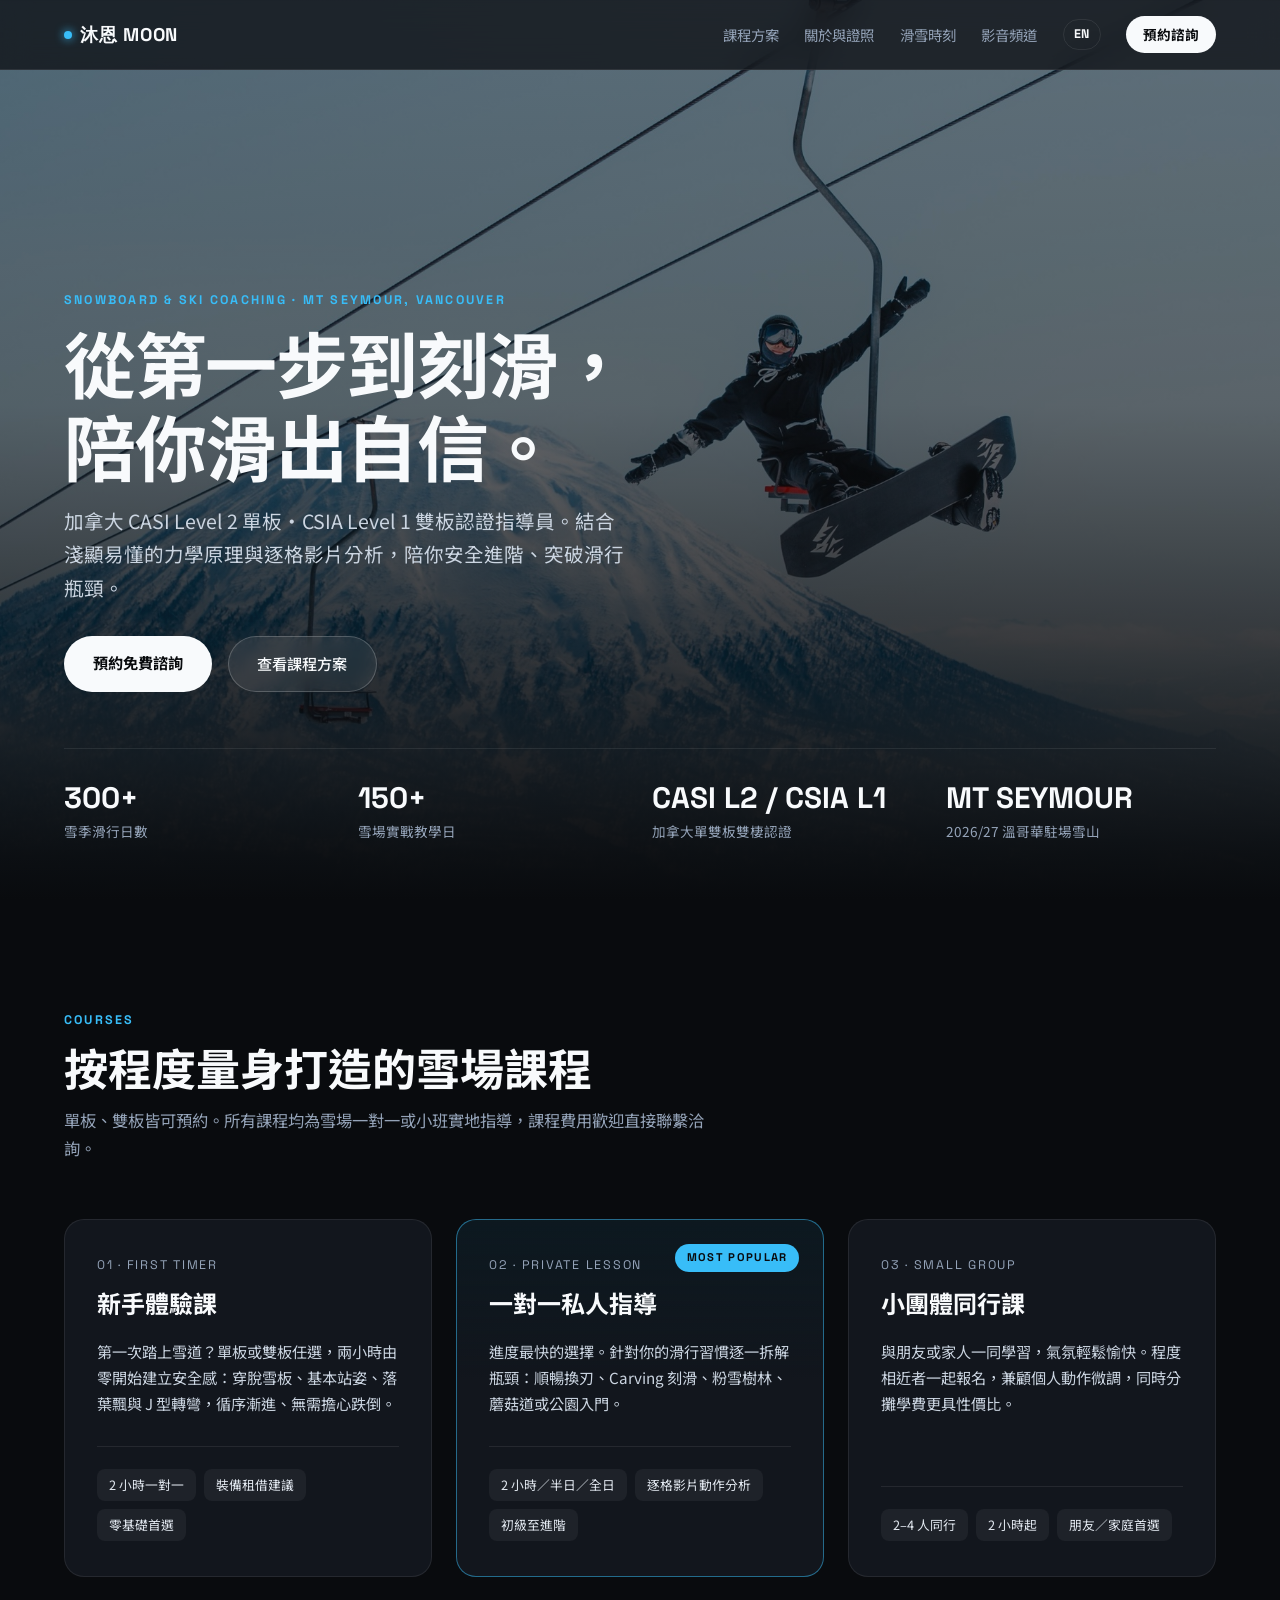
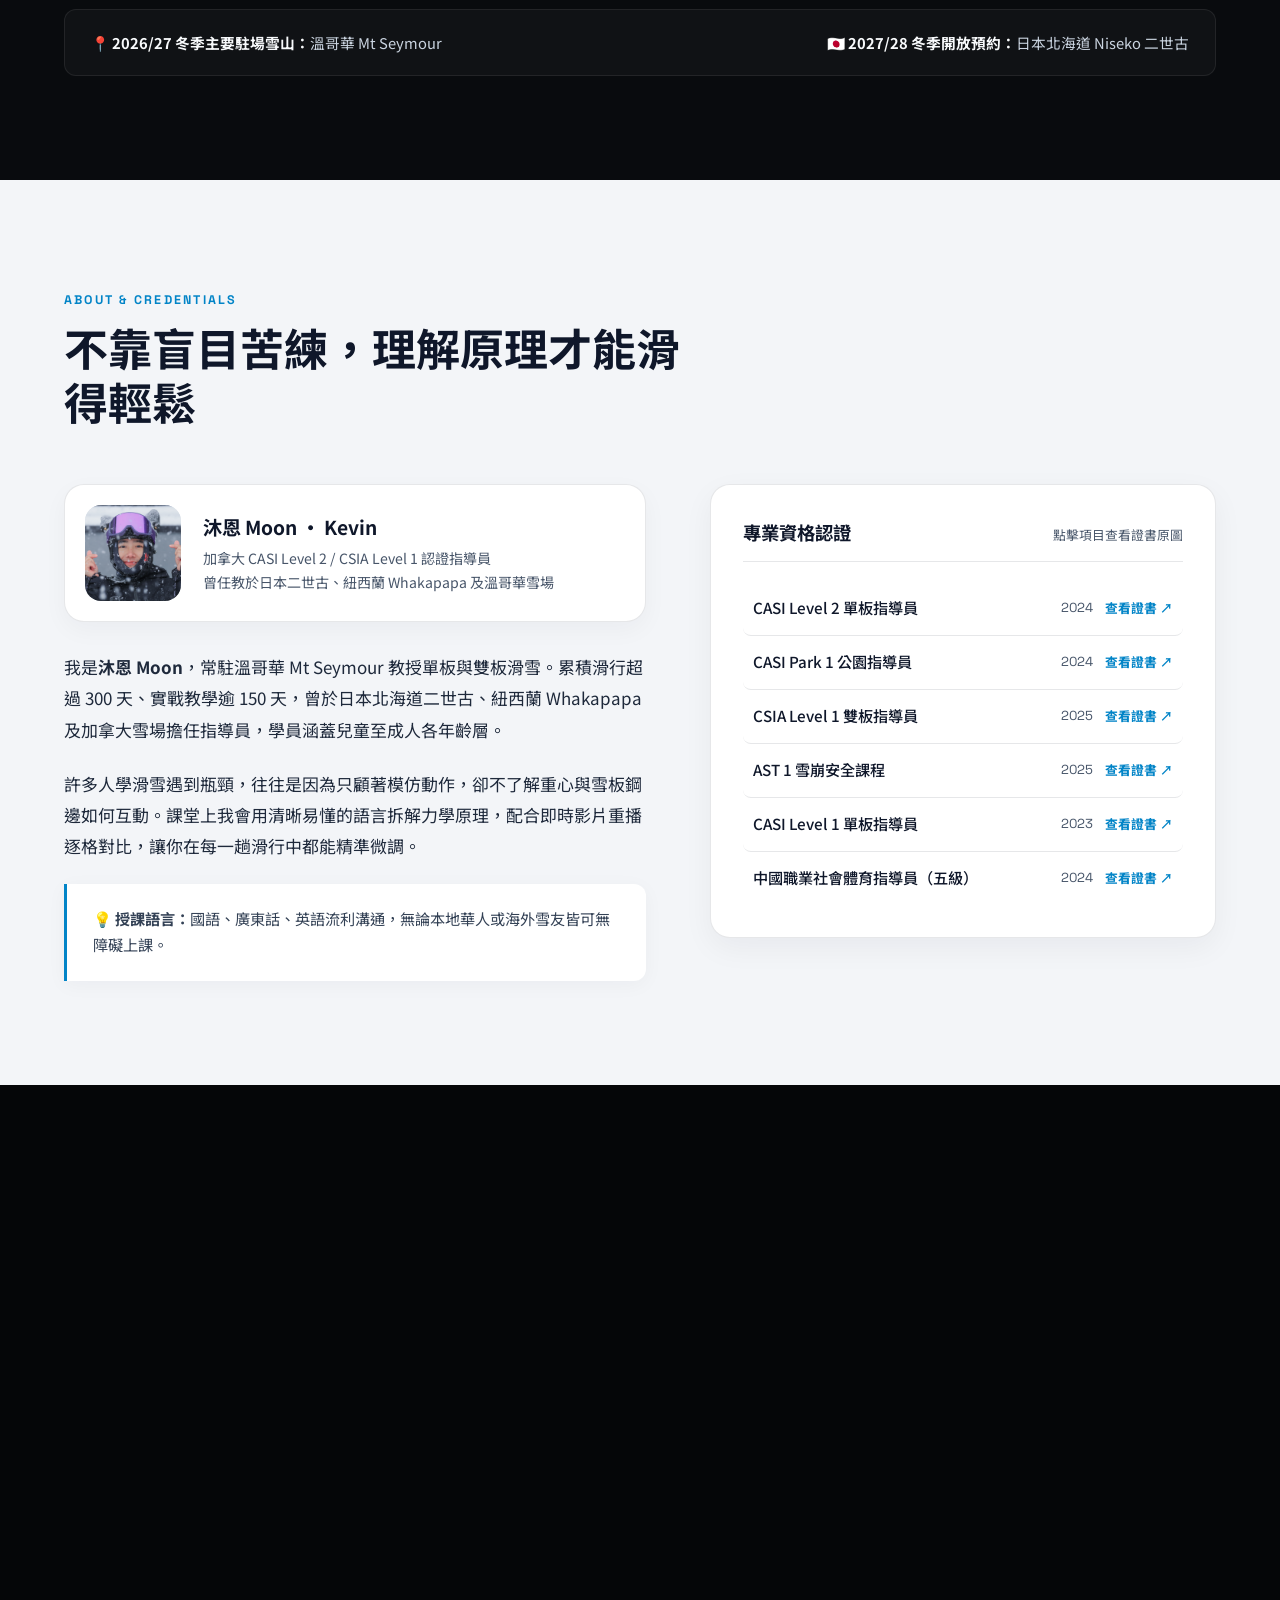
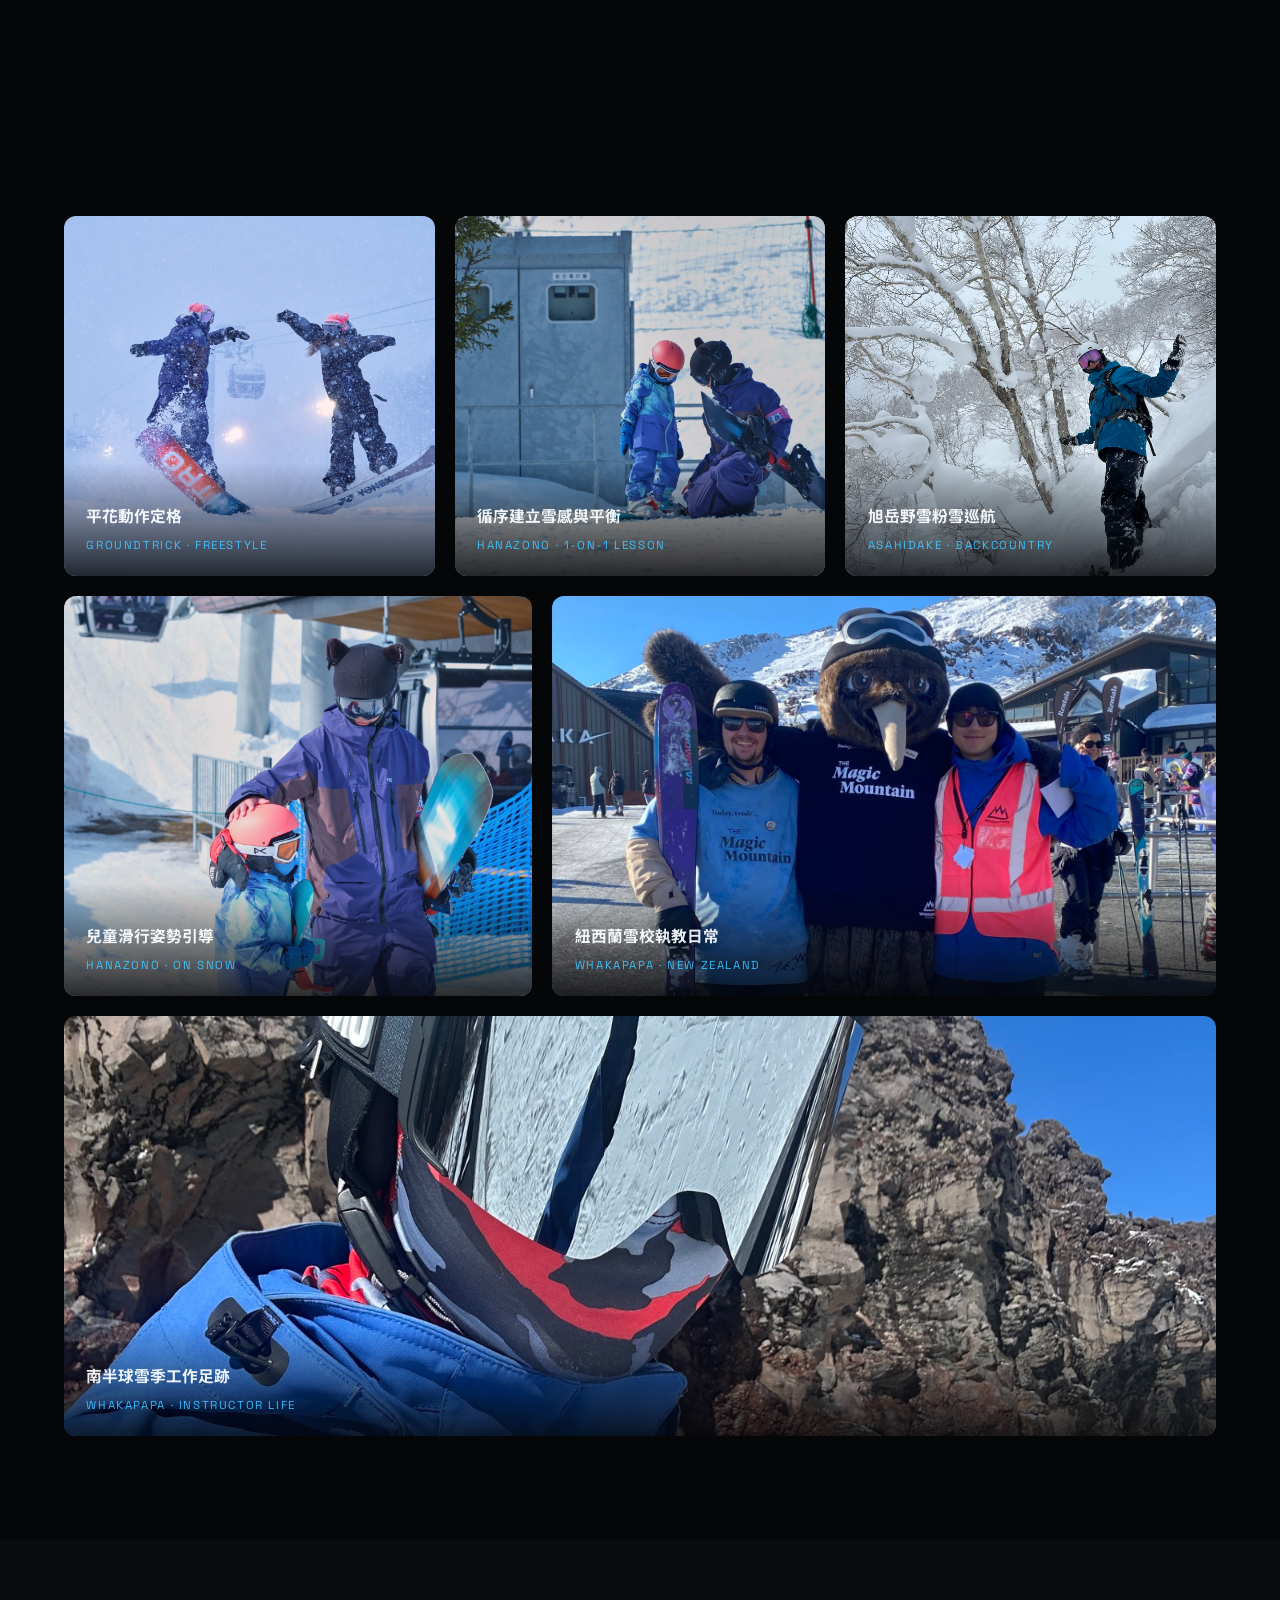
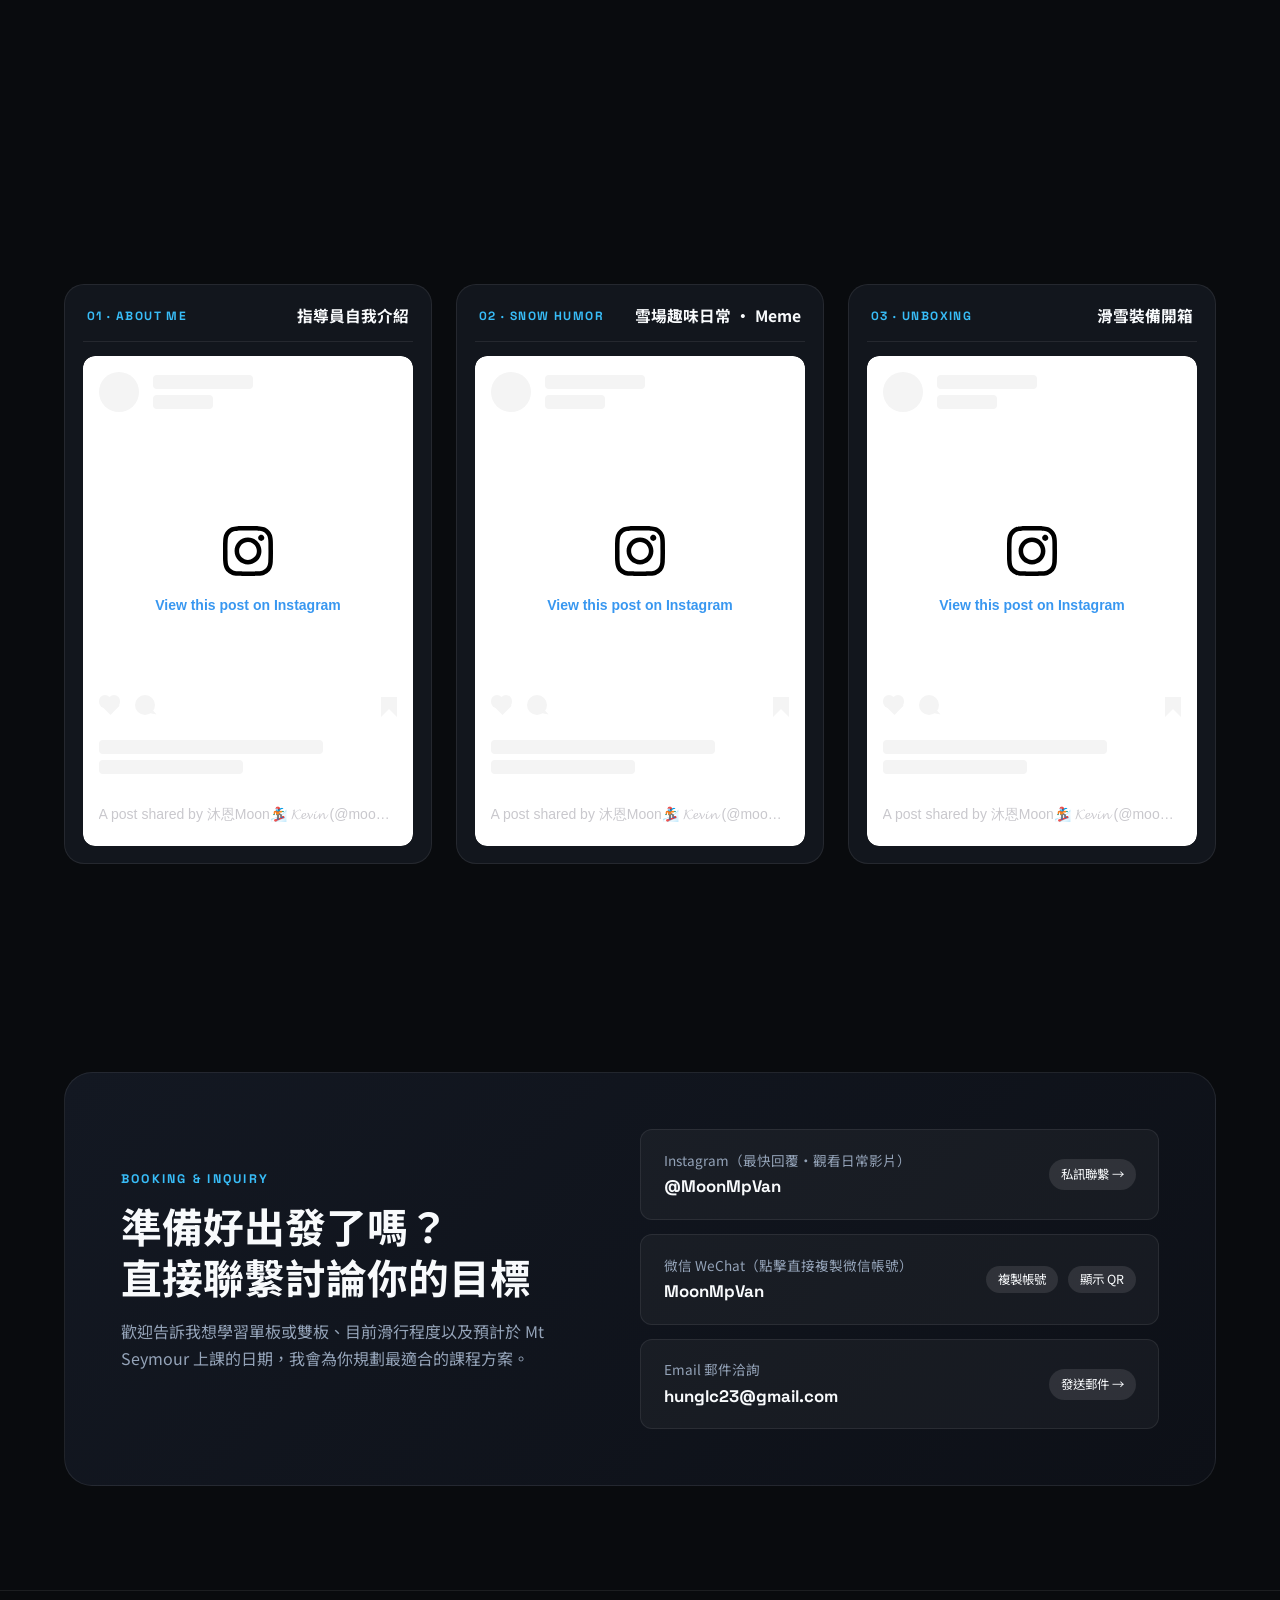
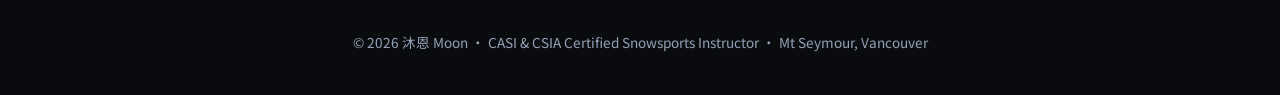
==== commit e5d7bc93: "gemini 2.0" ====
--- a/index.html
+++ b/index.html
@@ -412,6 +412,42 @@
       align-items: start;
     }
 
+    /* 脫雪鏡個人形象照卡片 */
+    .profile-card {
+      display: flex;
+      align-items: center;
+      gap: 1.4rem;
+      background: #FFFFFF;
+      padding: 1.25rem;
+      border-radius: var(--radius-lg);
+      border: 1px solid var(--border-light);
+      margin-bottom: 1.8rem;
+      box-shadow: 0 8px 24px rgba(15, 23, 42, 0.04);
+    }
+
+    .profile-avatar {
+      width: 96px;
+      height: 96px;
+      border-radius: 16px;
+      object-fit: cover;
+      object-position: center top;
+      flex-shrink: 0;
+      background: #E2E8F0;
+    }
+
+    .profile-meta strong {
+      display: block;
+      font-size: 1.2rem;
+      color: var(--text-dark);
+      margin-bottom: 0.2rem;
+    }
+
+    .profile-meta span {
+      display: block;
+      font-size: 0.88rem;
+      color: var(--text-dark-muted);
+    }
+
     .about-story p {
       font-size: 1.06rem;
       color: #1E293B;
@@ -567,7 +603,7 @@
     /* Instagram 官方嵌入專屬容器 */
     .reels-embed-grid {
       display: grid;
-      grid-template-columns: repeat(auto-fit, minmax(326px, 1fr));
+      grid-template-columns: repeat(auto-fit, minmax(300px, 1fr));
       gap: 1.5rem;
       align-items: start;
     }
@@ -576,17 +612,17 @@
       background: var(--bg-card);
       border: 1px solid var(--border-dark);
       border-radius: var(--radius-lg);
-      padding: 1.25rem;
+      padding: 1.1rem;
       display: flex;
       flex-direction: column;
-      gap: 1rem;
+      gap: 0.9rem;
     }
 
     .reel-slot-header {
       display: flex;
       justify-content: space-between;
       align-items: center;
-      padding-bottom: 0.75rem;
+      padding: 0 0.25rem 0.7rem;
       border-bottom: 1px solid var(--border-dark);
     }
 
@@ -612,49 +648,13 @@
       justify-content: center;
     }
 
-    /* 確保 Instagram 嵌入 iframe 寬度自適應不破版 */
-    .reel-embed-frame .instagram-media {
+    .reel-embed-frame .instagram-media,
+    .reel-embed-frame iframe.instagram-media {
       margin: 0 !important;
       width: 100% !important;
-      min-width: 100% !important;
+      min-width: 0 !important;
       max-width: 100% !important;
       border-radius: var(--radius-md) !important;
-    }
-
-    /* 尚未貼上嵌入碼時的預設引导框 */
-    .embed-placeholder {
-      width: 100%;
-      min-height: 440px;
-      border: 1px dashed rgba(255, 255, 255, 0.18);
-      border-radius: var(--radius-md);
-      background: rgba(255, 255, 255, 0.02);
-      padding: 2rem 1.5rem;
-      display: flex;
-      flex-direction: column;
-      justify-content: center;
-      align-items: center;
-      text-align: center;
-      gap: 0.8rem;
-      color: var(--text-muted);
-    }
-
-    .embed-placeholder strong {
-      color: var(--text-white);
-      font-size: 1rem;
-    }
-
-    .embed-placeholder p {
-      font-size: 0.85rem;
-      line-height: 1.6;
-    }
-
-    .embed-placeholder a {
-      margin-top: 0.5rem;
-      font-size: 0.82rem;
-      color: var(--accent);
-      border: 1px solid rgba(56, 189, 248, 0.35);
-      padding: 0.4rem 1rem;
-      border-radius: 999px;
     }
 
     /* 聯繫與預約區 */
@@ -872,6 +872,10 @@
       }
       .contact-panel {
         padding: 2rem 1.4rem;
+      }
+      .profile-card {
+        flex-direction: column;
+        align-items: flex-start;
       }
     }
   </style>
@@ -1003,7 +1007,17 @@
 
       <div class="about-grid">
         <div class="about-story reveal">
-          <p>我是<strong>沐恩 Moon</strong>，常駐溫哥華 Mt Seymour 教授單板與雙板滑雪。累積滑行超過 300 天、實戰教學逾 150 天，足跡遍及加拿大、紐西蘭與日本北海道二世古，學員涵蓋兒童至成人各年齡層。</p>
+          <!-- 脫雪鏡個人形象照：上傳 assets/portrait.jpg 後自動顯示；未上傳前自動隱藏不破圖 -->
+          <div class="profile-card" id="profile-card">
+            <img src="assets/portrait.jpg" alt="沐恩 Moon 個人照" class="profile-avatar" onerror="document.getElementById('profile-card').style.display='none'">
+            <div class="profile-meta">
+              <strong>沐恩 Moon · Kevin</strong>
+              <span>加拿大 CASI Level 2 / CSIA Level 1 認證指導員</span>
+              <span>曾任教於日本二世古、紐西蘭 Whakapapa 及溫哥華雪場</span>
+            </div>
+          </div>
+
+          <p>我是<strong>沐恩 Moon</strong>，常駐溫哥華 Mt Seymour 教授單板與雙板滑雪。累積滑行超過 300 天、實戰教學逾 150 天，曾於日本北海道二世古、紐西蘭 Whakapapa 及加拿大雪場擔任指導員，學員涵蓋兒童至成人各年齡層。</p>
           <p>許多人學滑雪遇到瓶頸，往往是因為只顧著模仿動作，卻不了解重心與雪板鋼邊如何互動。課堂上我會用清晰易懂的語言拆解力學原理，配合即時影片重播逐格對比，讓你在每一趟滑行中都能精準微調。</p>
           <div class="about-highlight">
             💡 <strong>授課語言：</strong>國語、廣東話、英語流利溝通，無論本地華人或海外雪友皆可無障礙上課。
@@ -1046,92 +1060,100 @@
     </div>
   </section>
 
-  <!-- 滑雪時刻 錯落畫廊 -->
+  <!-- 滑雪時刻 錯落畫廊（已按實際拍攝地點與內容精準標註） -->
   <section id="work" class="section-gallery">
     <div class="container">
       <div class="section-header reveal">
         <span class="eyebrow">SELECTED WORK</span>
         <h2>滑雪時刻</h2>
-        <p>從溫哥華 Mt Seymour 雪道到日本二世古粉雪，雪地的故事逐格收藏。</p>
+        <p>從北海道二世古兒童教學、旭岳野雪、惠斯勒集訓到紐西蘭雪校執教，紀錄各地雪場足跡。</p>
       </div>
 
       <div class="gallery-grid">
-        <figure class="gallery-item reveal" onclick="openModal('assets/24.jpg', '雪場實戰與刻滑紀錄 · MT SEYMOUR')">
-          <img src="assets/24.jpg" alt="滑雪時刻 1" loading="lazy">
+        <!-- 24.jpg：Hanazono 1對1兒童教學 -->
+        <figure class="gallery-item reveal" onclick="openModal('assets/24.jpg', '二世古花園雪場 · 兒童一對一私人教學紀錄 · HANAZONO')">
+          <img src="assets/24.jpg" alt="Hanazono 兒童一對一教學 1" loading="lazy">
           <figcaption>
             <div>
-              <strong>雪道實戰紀錄</strong>
-              <small>MT SEYMOUR · SNOWBOARD</small>
+              <strong>兒童一對一雪道教學</strong>
+              <small>HANAZONO · KIDS COACHING</small>
             </div>
           </figcaption>
         </figure>
 
-        <figure class="gallery-item reveal" onclick="openModal('assets/11.jpg', '山脊晨光與滑行視角 · ALPINE')">
-          <img src="assets/11.jpg" alt="滑雪時刻 2" loading="lazy">
+        <!-- 11.jpg：Whistler 與朋友訓練 -->
+        <figure class="gallery-item reveal" onclick="openModal('assets/11.jpg', '惠斯勒雪場技術訓練 · WHISTLER')">
+          <img src="assets/11.jpg" alt="Whistler 技術訓練" loading="lazy">
           <figcaption>
             <div>
-              <strong>山脊視角</strong>
-              <small>ALPINE · SESSION</small>
+              <strong>雪場技術集訓</strong>
+              <small>WHISTLER · TRAINING</small>
             </div>
           </figcaption>
         </figure>
 
-        <figure class="gallery-item reveal" onclick="openModal('assets/20.jpg', '換刃與重心控制 · CARVING')">
-          <img src="assets/20.jpg" alt="滑雪時刻 3" loading="lazy">
+        <!-- 20.jpg：平花 Groundtrick -->
+        <figure class="gallery-item reveal" onclick="openModal('assets/20.jpg', '單板平花動作定格 · GROUNDTRICK')">
+          <img src="assets/20.jpg" alt="單板平花 Groundtrick" loading="lazy">
           <figcaption>
             <div>
-              <strong>邊刃控制</strong>
-              <small>CARVING · TECHNIQUE</small>
+              <strong>平花動作定格</strong>
+              <small>GROUNDTRICK · FREESTYLE</small>
             </div>
           </figcaption>
         </figure>
 
-        <figure class="gallery-item reveal" onclick="openModal('assets/25.jpg', '粉雪滑行時刻 · POWDER')">
-          <img src="assets/25.jpg" alt="滑雪時刻 4" loading="lazy">
+        <!-- 25.jpg：Hanazono 1對1兒童教學 -->
+        <figure class="gallery-item reveal" onclick="openModal('assets/25.jpg', '二世古花園雪場 · 兒童平衡與滑行引導 · HANAZONO')">
+          <img src="assets/25.jpg" alt="Hanazono 兒童一對一教學 2" loading="lazy">
           <figcaption>
             <div>
-              <strong>粉雪巡航</strong>
-              <small>NISEKO · POWDER</small>
+              <strong>循序建立雪感與平衡</strong>
+              <small>HANAZONO · 1-ON-1 LESSON</small>
             </div>
           </figcaption>
         </figure>
 
-        <figure class="gallery-item reveal" onclick="openModal('assets/1.jpg', '雪山風景紀錄 · MOUNTAIN')">
-          <img src="assets/1.jpg" alt="滑雪時刻 5" loading="lazy">
+        <!-- 1.jpg：旭岳 Backcountry 粉雪 -->
+        <figure class="gallery-item reveal" onclick="openModal('assets/1.jpg', '北海道旭岳 Backcountry 野雪粉雪 · ASAHIDAKE')">
+          <img src="assets/1.jpg" alt="旭岳 Backcountry 粉雪" loading="lazy">
           <figcaption>
             <div>
-              <strong>雪場印象</strong>
-              <small>WINTER · LANDSCAPE</small>
+              <strong>旭岳野雪粉雪巡航</strong>
+              <small>ASAHIDAKE · BACKCOUNTRY</small>
             </div>
           </figcaption>
         </figure>
 
-        <figure class="gallery-item reveal" onclick="openModal('assets/26.jpg', '雪場教學現場 · COACHING')">
-          <img src="assets/26.jpg" alt="滑雪時刻 6" loading="lazy">
+        <!-- 26.jpg：Hanazono 1對1兒童教學 -->
+        <figure class="gallery-item reveal" onclick="openModal('assets/26.jpg', '二世古花園雪場 · 兒童一對一動作指導 · HANAZONO')">
+          <img src="assets/26.jpg" alt="Hanazono 兒童一對一教學 3" loading="lazy">
           <figcaption>
             <div>
-              <strong>雪場教學現場</strong>
-              <small>COACHING · ON SNOW</small>
+              <strong>兒童滑行姿勢引導</strong>
+              <small>HANAZONO · ON SNOW</small>
             </div>
           </figcaption>
         </figure>
 
-        <figure class="gallery-item reveal" onclick="openModal('assets/7.jpg', '進階滑行動態捕捉 · RIDING')">
-          <img src="assets/7.jpg" alt="滑雪時刻 7" loading="lazy">
+        <!-- 7.jpg：紐西蘭 Whakapapa 工作 -->
+        <figure class="gallery-item reveal" onclick="openModal('assets/7.jpg', '紐西蘭 Whakapapa 滑雪學校執教日常 · NEW ZEALAND')">
+          <img src="assets/7.jpg" alt="紐西蘭 Whakapapa 執教紀錄 1" loading="lazy">
           <figcaption>
             <div>
-              <strong>動態捕捉</strong>
-              <small>FREERIDE · ACTION</small>
+              <strong>紐西蘭雪校執教日常</strong>
+              <small>WHAKAPAPA · NEW ZEALAND</small>
             </div>
           </figcaption>
         </figure>
 
-        <figure class="gallery-item reveal" onclick="openModal('assets/30.jpg', '冬季雪季足跡 · SEASON')">
-          <img src="assets/30.jpg" alt="滑雪時刻 8" loading="lazy">
+        <!-- 30.jpg：紐西蘭 Whakapapa 工作 -->
+        <figure class="gallery-item reveal" onclick="openModal('assets/30.jpg', '紐西蘭 Whakapapa 南半球雪季工作足跡 · NEW ZEALAND')">
+          <img src="assets/30.jpg" alt="紐西蘭 Whakapapa 執教紀錄 2" loading="lazy">
           <figcaption>
             <div>
-              <strong>雪季足跡</strong>
-              <small>CANADA &amp; JAPAN · ARCHIVE</small>
+              <strong>南半球雪季工作足跡</strong>
+              <small>WHAKAPAPA · INSTRUCTOR LIFE</small>
             </div>
           </figcaption>
         </figure>
@@ -1144,8 +1166,8 @@
     <div class="container">
       <div class="section-header reveal">
         <span class="eyebrow">INSTAGRAM REELS · @MOONMPVAN</span>
-        <h2>自我介紹、裝備挑選與開箱實測</h2>
-        <p>在 Instagram 分享我的個人介紹、不同滑雪裝備的挑選建議，以及雪具開箱影片。</p>
+        <h2>自我介紹、雪場趣味日常與裝備開箱</h2>
+        <p>透過 Instagram 短片快速認識我的個人背景、雪場日常點滴與最新滑雪裝備開箱。</p>
       </div>
 
       <div class="reels-embed-grid">
@@ -1156,44 +1178,29 @@
             <span class="reel-slot-title">指導員自我介紹</span>
           </div>
           <div class="reel-embed-frame">
-            <!-- 【請刪除下方 embed-placeholder，直接貼上你「自我介紹」Reel 的 Instagram 嵌入 <blockquote> 代碼】 -->
-            <div class="embed-placeholder">
-              <strong>自我介紹 Reel</strong>
-              <p>請在此處貼上你的 Instagram「自我介紹」影片嵌入碼（&lt;blockquote class="instagram-media"...&gt;）</p>
-              <a href="https://www.instagram.com/moonmpvan" target="_blank" rel="noopener">前往 @MoonMpVan 複製嵌入碼 →</a>
-            </div>
+            <blockquote class="instagram-media" data-instgrm-permalink="https://www.instagram.com/reel/DbPYD1nlifm/?utm_source=ig_embed&amp;utm_campaign=loading" data-instgrm-version="14" style=" background:#FFF; border:0; border-radius:3px; box-shadow:0 0 1px 0 rgba(0,0,0,0.5),0 1px 10px 0 rgba(0,0,0,0.15); margin: 1px; max-width:540px; min-width:326px; padding:0; width:99.375%; width:-webkit-calc(100% - 2px); width:calc(100% - 2px);"><div style="padding:16px;"> <a href="https://www.instagram.com/reel/DbPYD1nlifm/?utm_source=ig_embed&amp;utm_campaign=loading" style=" background:#FFFFFF; line-height:0; padding:0 0; text-align:center; text-decoration:none; width:100%;" target="_blank"> <div style=" display: flex; flex-direction: row; align-items: center;"> <div style="background-color: #F4F4F4; border-radius: 50%; flex-grow: 0; height: 40px; margin-right: 14px; width: 40px;"></div> <div style="display: flex; flex-direction: column; flex-grow: 1; justify-content: center;"> <div style=" background-color: #F4F4F4; border-radius: 4px; flex-grow: 0; height: 14px; margin-bottom: 6px; width: 100px;"></div> <div style=" background-color: #F4F4F4; border-radius: 4px; flex-grow: 0; height: 14px; width: 60px;"></div></div></div><div style="padding: 19% 0;"></div> <div style="display:block; height:50px; margin:0 auto 12px; width:50px;"><svg width="50px" height="50px" viewBox="0 0 60 60" version="1.1" xmlns="https://www.w3.org/2000/svg" xmlns:xlink="https://www.w3.org/1999/xlink"><g stroke="none" stroke-width="1" fill="none" fill-rule="evenodd"><g transform="translate(-511.000000, -20.000000)" fill="#000000"><g><path d="M556.869,30.41 C554.814,30.41 553.148,32.076 553.148,34.131 C553.148,36.186 554.814,37.852 556.869,37.852 C558.924,37.852 560.59,36.186 560.59,34.131 C560.59,32.076 558.924,30.41 556.869,30.41 M541,60.657 C535.114,60.657 530.342,55.887 530.342,50 C530.342,44.114 535.114,39.342 541,39.342 C546.887,39.342 551.658,44.114 551.658,50 C551.658,55.887 546.887,60.657 541,60.657 M541,33.886 C532.1,33.886 524.886,41.1 524.886,50 C524.886,58.899 532.1,66.113 541,66.113 C549.9,66.113 557.115,58.899 557.115,50 C557.115,41.1 549.9,33.886 541,33.886 M565.378,62.101 C565.244,65.022 564.756,66.606 564.346,67.663 C563.803,69.06 563.154,70.057 562.106,71.106 C561.058,72.155 560.06,72.803 558.662,73.347 C557.607,73.757 556.021,74.244 553.102,74.378 C549.944,74.521 548.997,74.552 541,74.552 C533.003,74.552 532.056,74.521 528.898,74.378 C525.979,74.244 524.393,73.757 523.338,73.347 C521.94,72.803 520.942,72.155 519.894,71.106 C518.846,70.057 518.197,69.06 517.654,67.663 C517.244,66.606 516.755,65.022 516.623,62.101 C516.479,58.943 516.448,57.996 516.448,50 C516.448,42.003 516.479,41.056 516.623,37.899 C516.755,34.978 517.244,33.391 517.654,32.338 C518.197,30.938 518.846,29.942 519.894,28.894 C520.942,27.846 521.94,27.196 523.338,26.654 C524.393,26.244 525.979,25.756 528.898,25.623 C532.057,25.479 533.004,25.448 541,25.448 C548.997,25.448 549.943,25.479 553.102,25.623 C556.021,25.756 557.607,26.244 558.662,26.654 C560.06,27.196 561.058,27.846 562.106,28.894 C563.154,29.942 563.803,30.938 564.346,32.338 C564.756,33.391 565.244,34.978 565.378,37.899 C565.522,41.056 565.552,42.003 565.552,50 C565.552,57.996 565.522,58.943 565.378,62.101 M570.82,37.631 C570.674,34.438 570.167,32.258 569.425,30.349 C568.659,28.377 567.633,26.702 565.965,25.035 C564.297,23.368 562.623,22.342 560.652,21.575 C558.743,20.834 556.562,20.326 553.369,20.18 C550.169,20.033 549.148,20 541,20 C532.853,20 531.831,20.033 528.631,20.18 C525.438,20.326 523.257,20.834 521.349,21.575 C519.376,22.342 517.703,23.368 516.035,25.035 C514.368,26.702 513.342,28.377 512.574,30.349 C511.834,32.258 511.326,34.438 511.181,37.631 C511.035,40.831 511,41.851 511,50 C511,58.147 511.035,59.17 511.181,62.369 C511.326,65.562 511.834,67.743 512.574,69.651 C513.342,71.625 514.368,73.296 516.035,74.965 C517.703,76.634 519.376,77.658 521.349,78.425 C523.257,79.167 525.438,79.673 528.631,79.82 C531.831,79.965 532.853,80.001 541,80.001 C549.148,80.001 550.169,79.965 553.369,79.82 C556.562,79.673 558.743,79.167 560.652,78.425 C562.623,77.658 564.297,76.634 565.965,74.965 C567.633,73.296 568.659,71.625 569.425,69.651 C570.167,67.743 570.674,65.562 570.82,62.369 C570.966,59.17 571,58.147 571,50 C571,41.851 570.966,40.831 570.82,37.631"></path></g></g></g></svg></div><div style="padding-top: 8px;"> <div style=" color:#3897f0; font-family:Arial,sans-serif; font-size:14px; font-style:normal; font-weight:550; line-height:18px;">View this post on Instagram</div></div><div style="padding: 12.5% 0;"></div> <div style="display: flex; flex-direction: row; margin-bottom: 14px; align-items: center;"><div> <div style="background-color: #F4F4F4; border-radius: 50%; height: 12.5px; width: 12.5px; transform: translateX(0px) translateY(7px);"></div> <div style="background-color: #F4F4F4; height: 12.5px; transform: rotate(-45deg) translateX(3px) translateY(1px); width: 12.5px; flex-grow: 0; margin-right: 14px; margin-left: 2px;"></div> <div style="background-color: #F4F4F4; border-radius: 50%; height: 12.5px; width: 12.5px; transform: translateX(9px) translateY(-18px);"></div></div><div style="margin-left: 8px;"> <div style=" background-color: #F4F4F4; border-radius: 50%; flex-grow: 0; height: 20px; width: 20px;"></div> <div style=" width: 0; height: 0; border-top: 2px solid transparent; border-left: 6px solid #f4f4f4; border-bottom: 2px solid transparent; transform: translateX(16px) translateY(-4px) rotate(30deg)"></div></div><div style="margin-left: auto;"> <div style=" width: 0px; border-top: 8px solid #F4F4F4; border-right: 8px solid transparent; transform: translateY(16px);"></div> <div style=" background-color: #F4F4F4; flex-grow: 0; height: 12px; width: 16px; transform: translateY(-4px);"></div> <div style=" width: 0; height: 0; border-top: 8px solid #F4F4F4; border-left: 8px solid transparent; transform: translateY(-4px) translateX(8px);"></div></div></div> <div style="display: flex; flex-direction: column; flex-grow: 1; justify-content: center; margin-bottom: 24px;"> <div style=" background-color: #F4F4F4; border-radius: 4px; flex-grow: 0; height: 14px; margin-bottom: 6px; width: 224px;"></div> <div style=" background-color: #F4F4F4; border-radius: 4px; flex-grow: 0; height: 14px; width: 144px;"></div></div></a><p style=" color:#c9c8cd; font-family:Arial,sans-serif; font-size:14px; line-height:17px; margin-bottom:0; margin-top:8px; overflow:hidden; padding:8px 0 7px; text-align:center; text-overflow:ellipsis; white-space:nowrap;"><a href="https://www.instagram.com/reel/DbPYD1nlifm/?utm_source=ig_embed&amp;utm_campaign=loading" style=" color:#c9c8cd; font-family:Arial,sans-serif; font-size:14px; font-style:normal; font-weight:normal; line-height:17px; text-decoration:none;" target="_blank">A post shared by 沐恩Moon🏂 𝓚𝓮𝓿𝓲𝓷 (@moonmpvan)</a></p></div></blockquote>
           </div>
         </div>
 
-        <!-- 欄位 2：裝備挑選（可依不同裝備複製多個此欄位） -->
+        <!-- 欄位 2：雪場趣味 Meme -->
         <div class="reel-embed-slot reveal">
           <div class="reel-slot-header">
-            <span class="reel-slot-tag">02 · GEAR GUIDE</span>
-            <span class="reel-slot-title">如何挑選合適的裝備</span>
+            <span class="reel-slot-tag">02 · SNOW HUMOR</span>
+            <span class="reel-slot-title">雪場趣味日常 · Meme</span>
           </div>
           <div class="reel-embed-frame">
-            <!-- 【請刪除下方 embed-placeholder，直接貼上你「裝備挑選」Reel 的 Instagram 嵌入 <blockquote> 代碼】 -->
-            <div class="embed-placeholder">
-              <strong>裝備挑選指南 Reel</strong>
-              <p>請在此處貼上你的 Instagram「裝備挑選」影片嵌入碼（若有多部不同裝備影片，可直接複製整個 reel-embed-slot 區塊新增）</p>
-              <a href="https://www.instagram.com/moonmpvan" target="_blank" rel="noopener">前往 @MoonMpVan 複製嵌入碼 →</a>
-            </div>
+            <blockquote class="instagram-media" data-instgrm-permalink="https://www.instagram.com/reel/DeUTat7AaC7/?utm_source=ig_embed&amp;utm_campaign=loading" data-instgrm-version="14" style=" background:#FFF; border:0; border-radius:3px; box-shadow:0 0 1px 0 rgba(0,0,0,0.5),0 1px 10px 0 rgba(0,0,0,0.15); margin: 1px; max-width:540px; min-width:326px; padding:0; width:99.375%; width:-webkit-calc(100% - 2px); width:calc(100% - 2px);"><div style="padding:16px;"> <a href="https://www.instagram.com/reel/DeUTat7AaC7/?utm_source=ig_embed&amp;utm_campaign=loading" style=" background:#FFFFFF; line-height:0; padding:0 0; text-align:center; text-decoration:none; width:100%;" target="_blank"> <div style=" display: flex; flex-direction: row; align-items: center;"> <div style="background-color: #F4F4F4; border-radius: 50%; flex-grow: 0; height: 40px; margin-right: 14px; width: 40px;"></div> <div style="display: flex; flex-direction: column; flex-grow: 1; justify-content: center;"> <div style=" background-color: #F4F4F4; border-radius: 4px; flex-grow: 0; height: 14px; margin-bottom: 6px; width: 100px;"></div> <div style=" background-color: #F4F4F4; border-radius: 4px; flex-grow: 0; height: 14px; width: 60px;"></div></div></div><div style="padding: 19% 0;"></div> <div style="display:block; height:50px; margin:0 auto 12px; width:50px;"><svg width="50px" height="50px" viewBox="0 0 60 60" version="1.1" xmlns="https://www.w3.org/2000/svg" xmlns:xlink="https://www.w3.org/1999/xlink"><g stroke="none" stroke-width="1" fill="none" fill-rule="evenodd"><g transform="translate(-511.000000, -20.000000)" fill="#000000"><g><path d="M556.869,30.41 C554.814,30.41 553.148,32.076 553.148,34.131 C553.148,36.186 554.814,37.852 556.869,37.852 C558.924,37.852 560.59,36.186 560.59,34.131 C560.59,32.076 558.924,30.41 556.869,30.41 M541,60.657 C535.114,60.657 530.342,55.887 530.342,50 C530.342,44.114 535.114,39.342 541,39.342 C546.887,39.342 551.658,44.114 551.658,50 C551.658,55.887 546.887,60.657 541,60.657 M541,33.886 C532.1,33.886 524.886,41.1 524.886,50 C524.886,58.899 532.1,66.113 541,66.113 C549.9,66.113 557.115,58.899 557.115,50 C557.115,41.1 549.9,33.886 541,33.886 M565.378,62.101 C565.244,65.022 564.756,66.606 564.346,67.663 C563.803,69.06 563.154,70.057 562.106,71.106 C561.058,72.155 560.06,72.803 558.662,73.347 C557.607,73.757 556.021,74.244 553.102,74.378 C549.944,74.521 548.997,74.552 541,74.552 C533.003,74.552 532.056,74.521 528.898,74.378 C525.979,74.244 524.393,73.757 523.338,73.347 C521.94,72.803 520.942,72.155 519.894,71.106 C518.846,70.057 518.197,69.06 517.654,67.663 C517.244,66.606 516.755,65.022 516.623,62.101 C516.479,58.943 516.448,57.996 516.448,50 C516.448,42.003 516.479,41.056 516.623,37.899 C516.755,34.978 517.244,33.391 517.654,32.338 C518.197,30.938 518.846,29.942 519.894,28.894 C520.942,27.846 521.94,27.196 523.338,26.654 C524.393,26.244 525.979,25.756 528.898,25.623 C532.057,25.479 533.004,25.448 541,25.448 C548.997,25.448 549.943,25.479 553.102,25.623 C556.021,25.756 557.607,26.244 558.662,26.654 C560.06,27.196 561.058,27.846 562.106,28.894 C563.154,29.942 563.803,30.938 564.346,32.338 C564.756,33.391 565.244,34.978 565.378,37.899 C565.522,41.056 565.552,42.003 565.552,50 C565.552,57.996 565.522,58.943 565.378,62.101 M570.82,37.631 C570.674,34.438 570.167,32.258 569.425,30.349 C568.659,28.377 567.633,26.702 565.965,25.035 C564.297,23.368 562.623,22.342 560.652,21.575 C558.743,20.834 556.562,20.326 553.369,20.18 C550.169,20.033 549.148,20 541,20 C532.853,20 531.831,20.033 528.631,20.18 C525.438,20.326 523.257,20.834 521.349,21.575 C519.376,22.342 517.703,23.368 516.035,25.035 C514.368,26.702 513.342,28.377 512.574,30.349 C511.834,32.258 511.326,34.438 511.181,37.631 C511.035,40.831 511,41.851 511,50 C511,58.147 511.035,59.17 511.181,62.369 C511.326,65.562 511.834,67.743 512.574,69.651 C513.342,71.625 514.368,73.296 516.035,74.965 C517.703,76.634 519.376,77.658 521.349,78.425 C523.257,79.167 525.438,79.673 528.631,79.82 C531.831,79.965 532.853,80.001 541,80.001 C549.148,80.001 550.169,79.965 553.369,79.82 C556.562,79.673 558.743,79.167 560.652,78.425 C562.623,77.658 564.297,76.634 565.965,74.965 C567.633,73.296 568.659,71.625 569.425,69.651 C570.167,67.743 570.674,65.562 570.82,62.369 C570.966,59.17 571,58.147 571,50 C571,41.851 570.966,40.831 570.82,37.631"></path></g></g></g></svg></div><div style="padding-top: 8px;"> <div style=" color:#3897f0; font-family:Arial,sans-serif; font-size:14px; font-style:normal; font-weight:550; line-height:18px;">View this post on Instagram</div></div><div style="padding: 12.5% 0;"></div> <div style="display: flex; flex-direction: row; margin-bottom: 14px; align-items: center;"><div> <div style="background-color: #F4F4F4; border-radius: 50%; height: 12.5px; width: 12.5px; transform: translateX(0px) translateY(7px);"></div> <div style="background-color: #F4F4F4; height: 12.5px; transform: rotate(-45deg) translateX(3px) translateY(1px); width: 12.5px; flex-grow: 0; margin-right: 14px; margin-left: 2px;"></div> <div style="background-color: #F4F4F4; border-radius: 50%; height: 12.5px; width: 12.5px; transform: translateX(9px) translateY(-18px);"></div></div><div style="margin-left: 8px;"> <div style=" background-color: #F4F4F4; border-radius: 50%; flex-grow: 0; height: 20px; width: 20px;"></div> <div style=" width: 0; height: 0; border-top: 2px solid transparent; border-left: 6px solid #f4f4f4; border-bottom: 2px solid transparent; transform: translateX(16px) translateY(-4px) rotate(30deg)"></div></div><div style="margin-left: auto;"> <div style=" width: 0px; border-top: 8px solid #F4F4F4; border-right: 8px solid transparent; transform: translateY(16px);"></div> <div style=" background-color: #F4F4F4; flex-grow: 0; height: 12px; width: 16px; transform: translateY(-4px);"></div> <div style=" width: 0; height: 0; border-top: 8px solid #F4F4F4; border-left: 8px solid transparent; transform: translateY(-4px) translateX(8px);"></div></div></div> <div style="display: flex; flex-direction: column; flex-grow: 1; justify-content: center; margin-bottom: 24px;"> <div style=" background-color: #F4F4F4; border-radius: 4px; flex-grow: 0; height: 14px; margin-bottom: 6px; width: 224px;"></div> <div style=" background-color: #F4F4F4; border-radius: 4px; flex-grow: 0; height: 14px; width: 144px;"></div></div></a><p style=" color:#c9c8cd; font-family:Arial,sans-serif; font-size:14px; line-height:17px; margin-bottom:0; margin-top:8px; overflow:hidden; padding:8px 0 7px; text-align:center; text-overflow:ellipsis; white-space:nowrap;"><a href="https://www.instagram.com/reel/DeUTat7AaC7/?utm_source=ig_embed&amp;utm_campaign=loading" style=" color:#c9c8cd; font-family:Arial,sans-serif; font-size:14px; font-style:normal; font-weight:normal; line-height:17px; text-decoration:none;" target="_blank">A post shared by 沐恩Moon🏂 𝓚𝓮𝓿𝓲𝓷 (@moonmpvan)</a></p></div></blockquote>
           </div>
         </div>
 
-        <!-- 欄位 3：開箱視頻 -->
+        <!-- 欄位 3：裝備開箱視頻 -->
         <div class="reel-embed-slot reveal">
           <div class="reel-slot-header">
             <span class="reel-slot-tag">03 · UNBOXING</span>
-            <span class="reel-slot-title">滑雪裝備開箱實測</span>
+            <span class="reel-slot-title">滑雪裝備開箱</span>
           </div>
           <div class="reel-embed-frame">
-            <!-- 【請刪除下方 embed-placeholder，直接貼上你「開箱視頻」Reel 的 Instagram 嵌入 <blockquote> 代碼】 -->
-            <div class="embed-placeholder">
-              <strong>裝備開箱 Reel</strong>
-              <p>請在此處貼上你的 Instagram「雪具開箱」影片嵌入碼（&lt;blockquote class="instagram-media"...&gt;）</p>
-              <a href="https://www.instagram.com/moonmpvan" target="_blank" rel="noopener">前往 @MoonMpVan 複製嵌入碼 →</a>
-            </div>
+            <blockquote class="instagram-media" data-instgrm-permalink="https://www.instagram.com/reel/DejwHYKAWuC/?utm_source=ig_embed&amp;utm_campaign=loading" data-instgrm-version="14" style=" background:#FFF; border:0; border-radius:3px; box-shadow:0 0 1px 0 rgba(0,0,0,0.5),0 1px 10px 0 rgba(0,0,0,0.15); margin: 1px; max-width:540px; min-width:326px; padding:0; width:99.375%; width:-webkit-calc(100% - 2px); width:calc(100% - 2px);"><div style="padding:16px;"> <a href="https://www.instagram.com/reel/DejwHYKAWuC/?utm_source=ig_embed&amp;utm_campaign=loading" style=" background:#FFFFFF; line-height:0; padding:0 0; text-align:center; text-decoration:none; width:100%;" target="_blank"> <div style=" display: flex; flex-direction: row; align-items: center;"> <div style="background-color: #F4F4F4; border-radius: 50%; flex-grow: 0; height: 40px; margin-right: 14px; width: 40px;"></div> <div style="display: flex; flex-direction: column; flex-grow: 1; justify-content: center;"> <div style=" background-color: #F4F4F4; border-radius: 4px; flex-grow: 0; height: 14px; margin-bottom: 6px; width: 100px;"></div> <div style=" background-color: #F4F4F4; border-radius: 4px; flex-grow: 0; height: 14px; width: 60px;"></div></div></div><div style="padding: 19% 0;"></div> <div style="display:block; height:50px; margin:0 auto 12px; width:50px;"><svg width="50px" height="50px" viewBox="0 0 60 60" version="1.1" xmlns="https://www.w3.org/2000/svg" xmlns:xlink="https://www.w3.org/1999/xlink"><g stroke="none" stroke-width="1" fill="none" fill-rule="evenodd"><g transform="translate(-511.000000, -20.000000)" fill="#000000"><g><path d="M556.869,30.41 C554.814,30.41 553.148,32.076 553.148,34.131 C553.148,36.186 554.814,37.852 556.869,37.852 C558.924,37.852 560.59,36.186 560.59,34.131 C560.59,32.076 558.924,30.41 556.869,30.41 M541,60.657 C535.114,60.657 530.342,55.887 530.342,50 C530.342,44.114 535.114,39.342 541,39.342 C546.887,39.342 551.658,44.114 551.658,50 C551.658,55.887 546.887,60.657 541,60.657 M541,33.886 C532.1,33.886 524.886,41.1 524.886,50 C524.886,58.899 532.1,66.113 541,66.113 C549.9,66.113 557.115,58.899 557.115,50 C557.115,41.1 549.9,33.886 541,33.886 M565.378,62.101 C565.244,65.022 564.756,66.606 564.346,67.663 C563.803,69.06 563.154,70.057 562.106,71.106 C561.058,72.155 560.06,72.803 558.662,73.347 C557.607,73.757 556.021,74.244 553.102,74.378 C549.944,74.521 548.997,74.552 541,74.552 C533.003,74.552 532.056,74.521 528.898,74.378 C525.979,74.244 524.393,73.757 523.338,73.347 C521.94,72.803 520.942,72.155 519.894,71.106 C518.846,70.057 518.197,69.06 517.654,67.663 C517.244,66.606 516.755,65.022 516.623,62.101 C516.479,58.943 516.448,57.996 516.448,50 C516.448,42.003 516.479,41.056 516.623,37.899 C516.755,34.978 517.244,33.391 517.654,32.338 C518.197,30.938 518.846,29.942 519.894,28.894 C520.942,27.846 521.94,27.196 523.338,26.654 C524.393,26.244 525.979,25.756 528.898,25.623 C532.057,25.479 533.004,25.448 541,25.448 C548.997,25.448 549.943,25.479 553.102,25.623 C556.021,25.756 557.607,26.244 558.662,26.654 C560.06,27.196 561.058,27.846 562.106,28.894 C563.154,29.942 563.803,30.938 564.346,32.338 C564.756,33.391 565.244,34.978 565.378,37.899 C565.522,41.056 565.552,42.003 565.552,50 C565.552,57.996 565.522,58.943 565.378,62.101 M570.82,37.631 C570.674,34.438 570.167,32.258 569.425,30.349 C568.659,28.377 567.633,26.702 565.965,25.035 C564.297,23.368 562.623,22.342 560.652,21.575 C558.743,20.834 556.562,20.326 553.369,20.18 C550.169,20.033 549.148,20 541,20 C532.853,20 531.831,20.033 528.631,20.18 C525.438,20.326 523.257,20.834 521.349,21.575 C519.376,22.342 517.703,23.368 516.035,25.035 C514.368,26.702 513.342,28.377 512.574,30.349 C511.834,32.258 511.326,34.438 511.181,37.631 C511.035,40.831 511,41.851 511,50 C511,58.147 511.035,59.17 511.181,62.369 C511.326,65.562 511.834,67.743 512.574,69.651 C513.342,71.625 514.368,73.296 516.035,74.965 C517.703,76.634 519.376,77.658 521.349,78.425 C523.257,79.167 525.438,79.673 528.631,79.82 C531.831,79.965 532.853,80.001 541,80.001 C549.148,80.001 550.169,79.965 553.369,79.82 C556.562,79.673 558.743,79.167 560.652,78.425 C562.623,77.658 564.297,76.634 565.965,74.965 C567.633,73.296 568.659,71.625 569.425,69.651 C570.167,67.743 570.674,65.562 570.82,62.369 C570.966,59.17 571,58.147 571,50 C571,41.851 570.966,40.831 570.82,37.631"></path></g></g></g></svg></div><div style="padding-top: 8px;"> <div style=" color:#3897f0; font-family:Arial,sans-serif; font-size:14px; font-style:normal; font-weight:550; line-height:18px;">View this post on Instagram</div></div><div style="padding: 12.5% 0;"></div> <div style="display: flex; flex-direction: row; margin-bottom: 14px; align-items: center;"><div> <div style="background-color: #F4F4F4; border-radius: 50%; height: 12.5px; width: 12.5px; transform: translateX(0px) translateY(7px);"></div> <div style="background-color: #F4F4F4; height: 12.5px; transform: rotate(-45deg) translateX(3px) translateY(1px); width: 12.5px; flex-grow: 0; margin-right: 14px; margin-left: 2px;"></div> <div style="background-color: #F4F4F4; border-radius: 50%; height: 12.5px; width: 12.5px; transform: translateX(9px) translateY(-18px);"></div></div><div style="margin-left: 8px;"> <div style=" background-color: #F4F4F4; border-radius: 50%; flex-grow: 0; height: 20px; width: 20px;"></div> <div style=" width: 0; height: 0; border-top: 2px solid transparent; border-left: 6px solid #f4f4f4; border-bottom: 2px solid transparent; transform: translateX(16px) translateY(-4px) rotate(30deg)"></div></div><div style="margin-left: auto;"> <div style=" width: 0px; border-top: 8px solid #F4F4F4; border-right: 8px solid transparent; transform: translateY(16px);"></div> <div style=" background-color: #F4F4F4; flex-grow: 0; height: 12px; width: 16px; transform: translateY(-4px);"></div> <div style=" width: 0; height: 0; border-top: 8px solid #F4F4F4; border-left: 8px solid transparent; transform: translateY(-4px) translateX(8px);"></div></div></div> <div style="display: flex; flex-direction: column; flex-grow: 1; justify-content: center; margin-bottom: 24px;"> <div style=" background-color: #F4F4F4; border-radius: 4px; flex-grow: 0; height: 14px; margin-bottom: 6px; width: 224px;"></div> <div style=" background-color: #F4F4F4; border-radius: 4px; flex-grow: 0; height: 14px; width: 144px;"></div></div></a><p style=" color:#c9c8cd; font-family:Arial,sans-serif; font-size:14px; line-height:17px; margin-bottom:0; margin-top:8px; overflow:hidden; padding:8px 0 7px; text-align:center; text-overflow:ellipsis; white-space:nowrap;"><a href="https://www.instagram.com/reel/DejwHYKAWuC/?utm_source=ig_embed&amp;utm_campaign=loading" style=" color:#c9c8cd; font-family:Arial,sans-serif; font-size:14px; font-style:normal; font-weight:normal; line-height:17px; text-decoration:none;" target="_blank">A post shared by 沐恩Moon🏂 𝓚𝓮𝓿𝓲𝓷 (@moonmpvan)</a></p></div></blockquote>
           </div>
         </div>
       </div>
@@ -1260,7 +1267,7 @@
   <!-- 複製成功提示 -->
   <div id="toast" class="toast">已複製微信帳號 MoonMpVan ✓</div>
 
-  <!-- Instagram 官方嵌入腳本（全頁只需保留這一行，貼上 blockquote 後會自動渲染） -->
+  <!-- Instagram 官方嵌入腳本（全頁只需保留這一行） -->
   <script async src="https://www.instagram.com/embed.js"></script>
 
   <script>
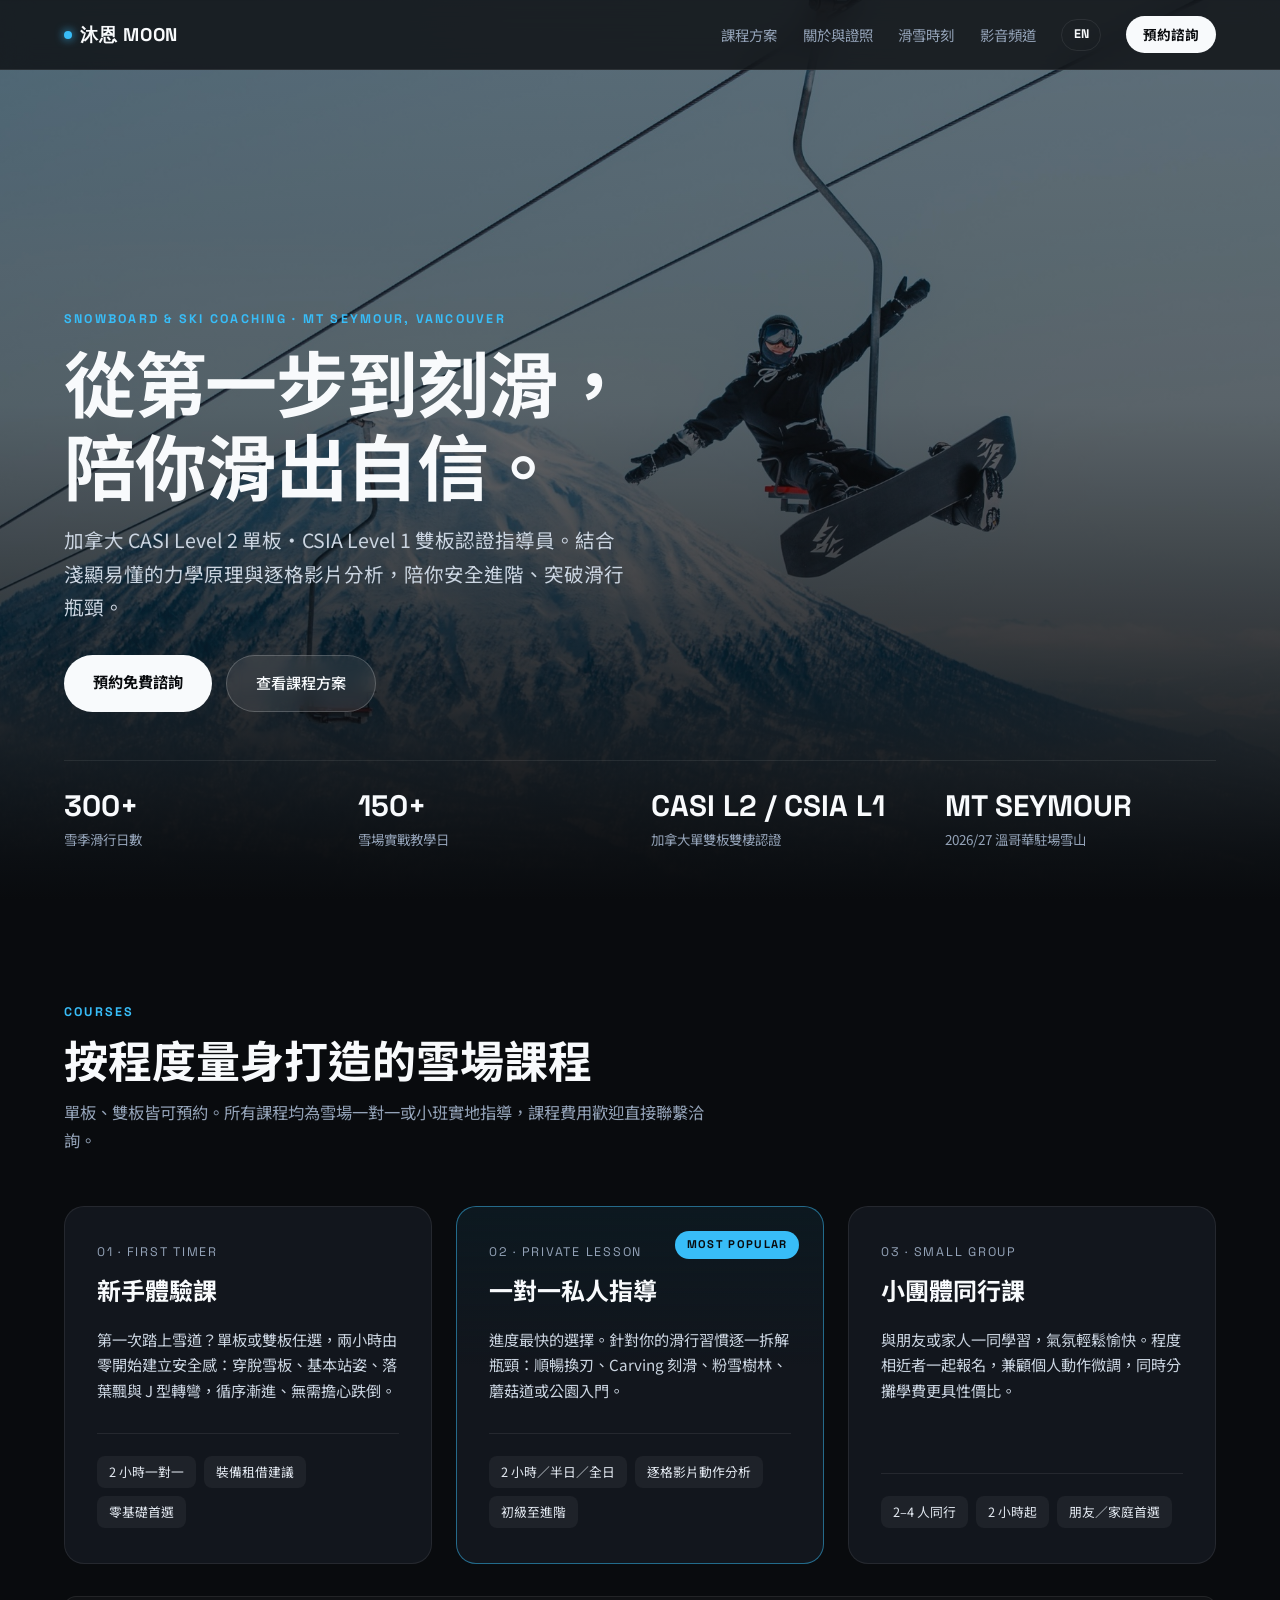
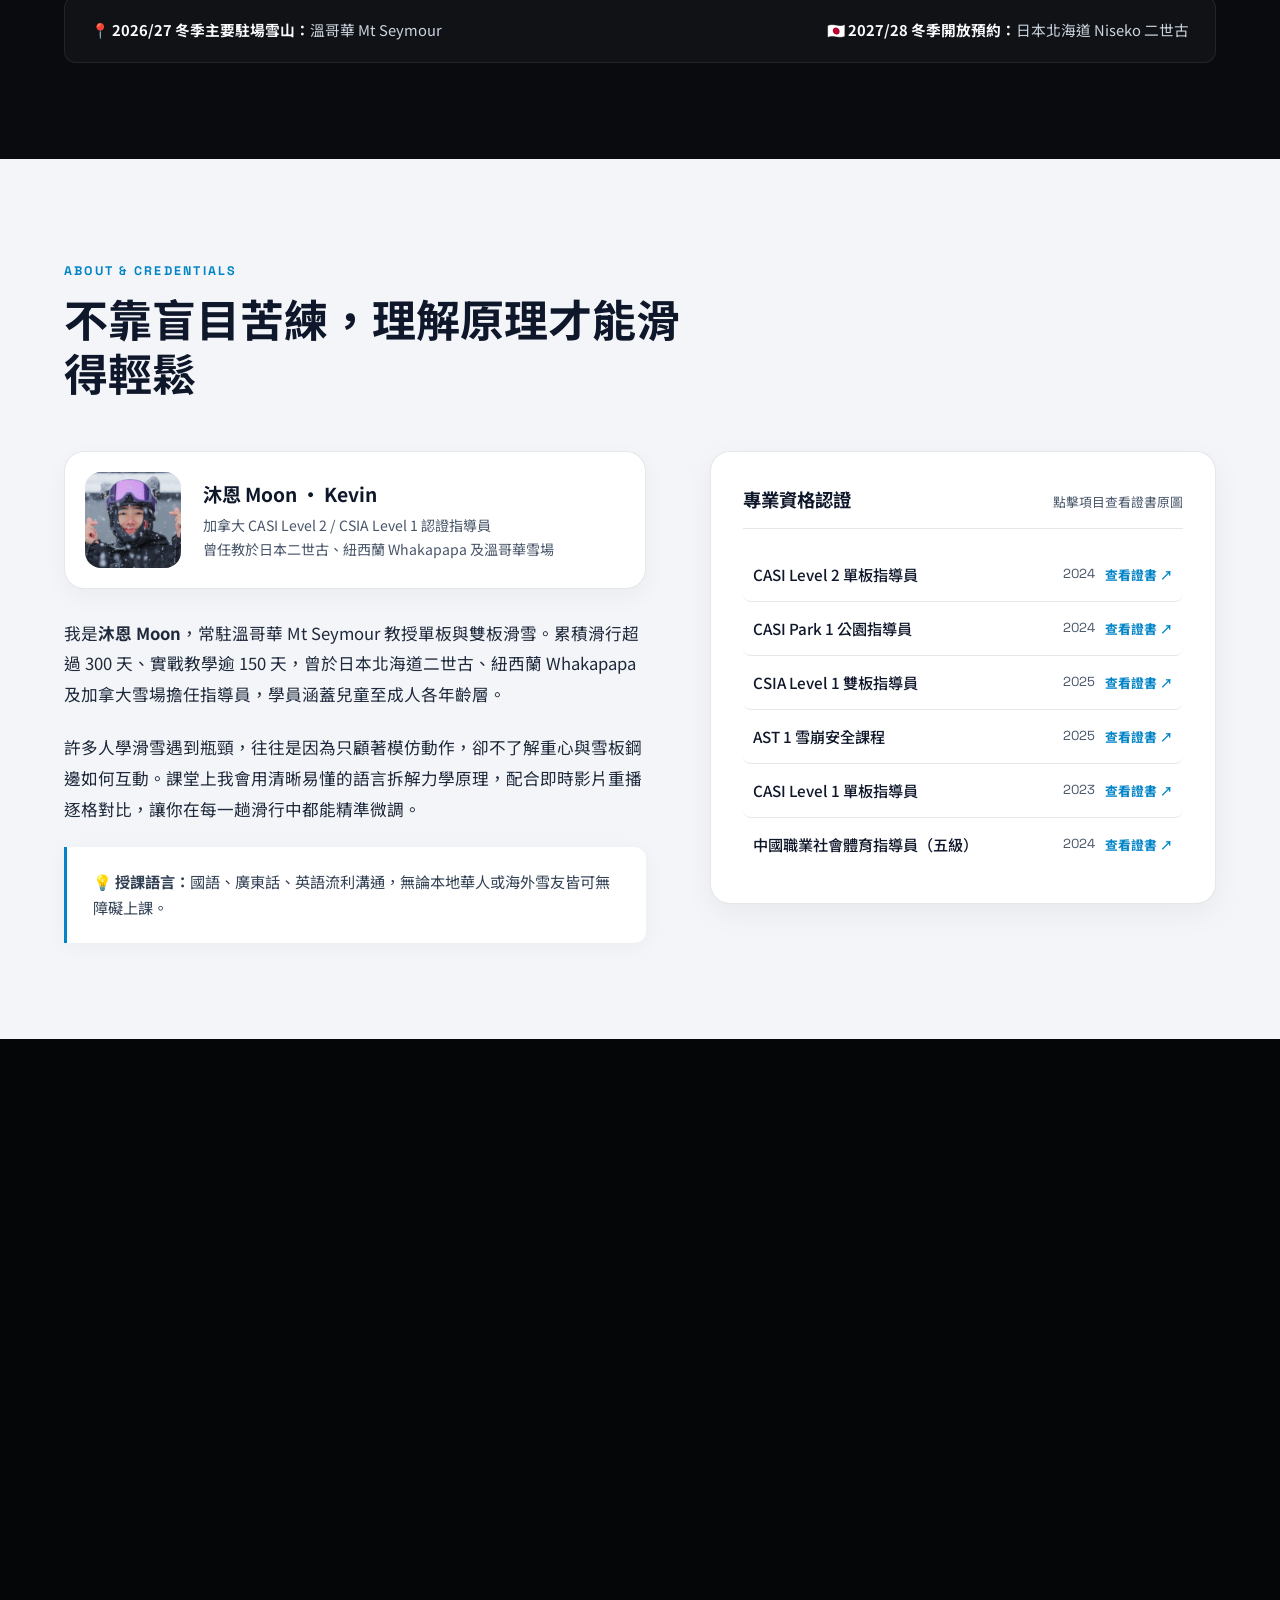
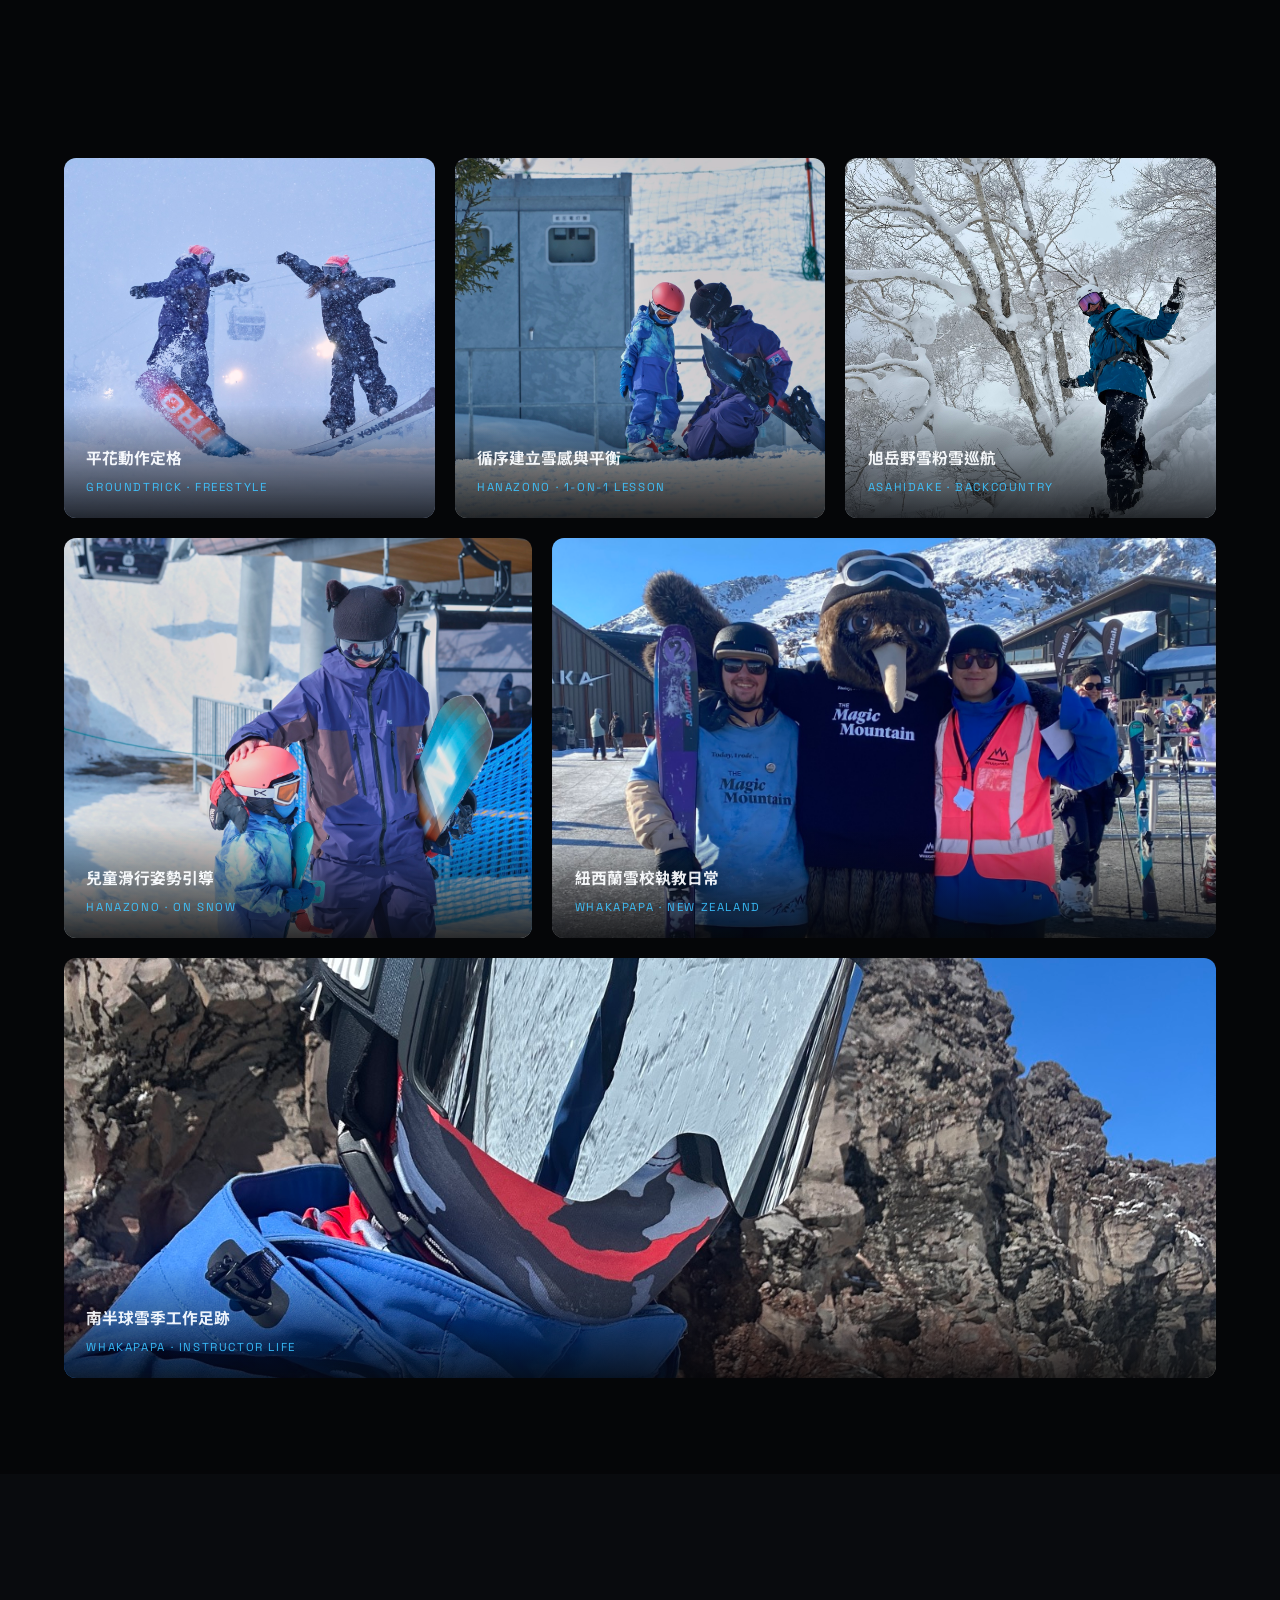
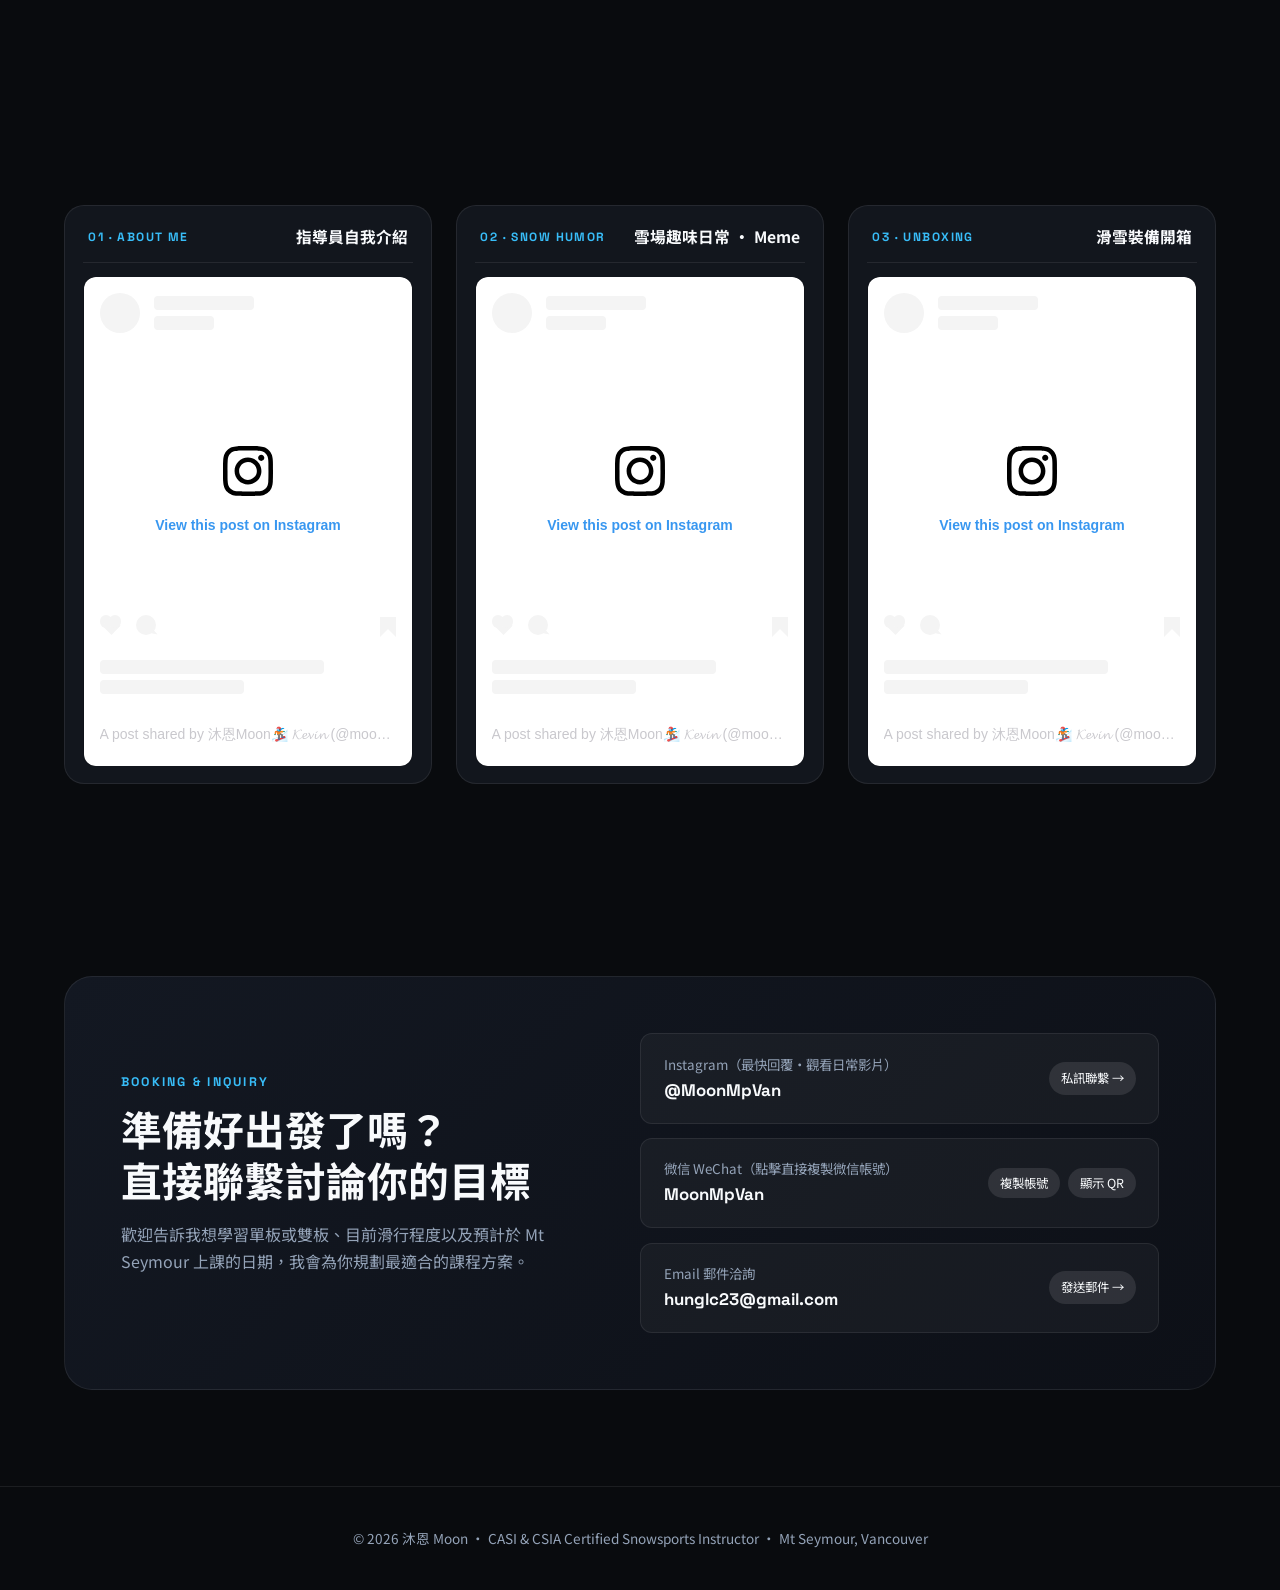
==== commit 31cc27f1: "Enhance SEO and layout in index.html Added Open Graph and Twitter meta tags for better sharing suppo" ====
--- a/index.html
+++ b/index.html
@@ -5,6 +5,32 @@
   <meta name="viewport" content="width=device-width, initial-scale=1.0" />
   <title>沐恩 Moon · 溫哥華 Mt Seymour 單雙板滑雪指導員</title>
   <meta name="description" content="沐恩 Moon，加拿大 CASI Level 2 單板及 CSIA Level 1 雙板認證指導員。提供溫哥華 Mt Seymour 及日本二世古雪場實地教學。" />
+
+  <!-- 語系與標準網址（請將 YOUR-DOMAIN.com 換成你的實際網址） -->
+  <link rel="canonical" href="https://YOUR-DOMAIN.com/index.html" />
+  <link rel="alternate" hreflang="zh-Hant" href="https://YOUR-DOMAIN.com/index.html" />
+  <link rel="alternate" hreflang="en" href="https://YOUR-DOMAIN.com/en.html" />
+
+  <!-- Open Graph 設定（Instagram / 微信 / WhatsApp / LINE 轉發縮圖） -->
+  <meta property="og:type" content="website" />
+  <meta property="og:site_name" content="沐恩 Moon · 單雙板滑雪指導" />
+  <meta property="og:locale" content="zh_TW" />
+  <meta property="og:url" content="https://YOUR-DOMAIN.com/index.html" />
+  <meta property="og:title" content="沐恩 Moon · 溫哥華 Mt Seymour 單雙板滑雪指導員" />
+  <meta property="og:description" content="CASI Level 2 單板・CSIA Level 1 雙板認證。結合力學原理與逐格影片分析，提供一對一及小班實地滑雪教學。" />
+  <!-- 注意：og:image 必須是 https 開頭的完整網址，且建議為小於 300KB 的 JPG 檔以確保微信正常顯示 -->
+  <meta property="og:image" content="https://YOUR-DOMAIN.com/assets/15.jpg" />
+  <meta property="og:image:secure_url" content="https://YOUR-DOMAIN.com/assets/15.jpg" />
+  <meta property="og:image:type" content="image/jpeg" />
+  <meta property="og:image:width" content="1200" />
+  <meta property="og:image:height" content="630" />
+  <meta property="og:image:alt" content="沐恩 Moon 溫哥華 Mt Seymour 單雙板滑雪指導員" />
+
+  <!-- Twitter / X 及部分通訊軟體備援卡片 -->
+  <meta name="twitter:card" content="summary_large_image" />
+  <meta name="twitter:title" content="沐恩 Moon · 溫哥華 Mt Seymour 單雙板滑雪指導員" />
+  <meta name="twitter:description" content="CASI Level 2 單板・CSIA Level 1 雙板認證。結合力學原理與逐格影片分析，陪你從第一步滑到刻滑。" />
+  <meta name="twitter:image" content="https://YOUR-DOMAIN.com/assets/15.jpg" />
   
   <!-- Google Fonts: 英文幾何運動字體 + 繁體中文無襯線 -->
   <link rel="preconnect" href="https://fonts.googleapis.com">
@@ -36,6 +62,11 @@
       padding: 0;
     }
 
+    html, body {
+      overflow-x: hidden;
+      width: 100%;
+    }
+
     html {
       scroll-behavior: smooth;
       background-color: var(--bg-dark);
@@ -53,6 +84,18 @@
     a {
       color: inherit;
       text-decoration: none;
+    }
+
+    /* 微信轉發爬蟲備援縮圖（不可用 display:none，否則微信會忽略） */
+    .wechat-share-fallback {
+      position: absolute;
+      top: 0;
+      left: 0;
+      width: 320px;
+      height: 320px;
+      opacity: 0;
+      pointer-events: none;
+      z-index: -10;
     }
 
     .eyebrow {
@@ -83,7 +126,7 @@
       right: 0;
       z-index: 100;
       padding: 1rem 0;
-      background: rgba(9, 11, 14, 0.72);
+      background: rgba(9, 11, 14, 0.78);
       backdrop-filter: blur(14px);
       -webkit-backdrop-filter: blur(14px);
       border-bottom: 1px solid var(--border-dark);
@@ -132,7 +175,7 @@
       font-family: var(--font-en);
       font-size: 0.78rem;
       font-weight: 700;
-      padding: 0.25rem 0.65rem;
+      padding: 0.28rem 0.7rem;
       border: 1px solid var(--border-dark);
       border-radius: 999px;
       color: var(--text-white);
@@ -154,14 +197,15 @@
       transform: translateY(-1px);
     }
 
-    /* 首屏全幅 Hero */
+    /* 首屏全幅 Hero（支援 100svh 避免手機瀏覽器工具列遮擋） */
     .hero {
       position: relative;
       min-height: 100vh;
+      min-height: 100svh;
       display: flex;
       flex-direction: column;
       justify-content: flex-end;
-      padding: 8rem 0 3.5rem;
+      padding: 7.5rem 0 3rem;
       overflow: hidden;
     }
 
@@ -175,7 +219,7 @@
       width: 100%;
       height: 100%;
       object-fit: cover;
-      object-position: center 30%;
+      object-position: center 28%;
       filter: brightness(0.76) contrast(1.06);
     }
 
@@ -197,7 +241,7 @@
     }
 
     .hero h1 {
-      font-size: clamp(2.6rem, 6vw, 4.5rem);
+      font-size: clamp(2.45rem, 6vw, 4.5rem);
       font-weight: 700;
       line-height: 1.15;
       letter-spacing: -0.02em;
@@ -205,7 +249,7 @@
     }
 
     .hero-sub {
-      font-size: clamp(1.05rem, 2vw, 1.22rem);
+      font-size: clamp(1rem, 2vw, 1.22rem);
       color: #CBD5E1;
       max-width: 560px;
       margin-bottom: 2rem;
@@ -214,8 +258,8 @@
     .hero-actions {
       display: flex;
       flex-wrap: wrap;
-      gap: 1rem;
-      margin-bottom: 3.5rem;
+      gap: 0.9rem;
+      margin-bottom: 3rem;
     }
 
     .btn-primary {
@@ -254,37 +298,37 @@
     .hero-stats {
       display: grid;
       grid-template-columns: repeat(4, 1fr);
-      gap: 1.5rem;
-      padding-top: 2rem;
+      gap: 1.4rem;
+      padding-top: 1.8rem;
       border-top: 1px solid var(--border-dark);
     }
 
     .stat-item strong {
       display: block;
       font-family: var(--font-en);
-      font-size: clamp(1.35rem, 2.4vw, 1.85rem);
+      font-size: clamp(1.3rem, 2.4vw, 1.85rem);
       font-weight: 700;
       color: var(--text-white);
       line-height: 1.2;
     }
 
     .stat-item span {
-      font-size: 0.85rem;
+      font-size: 0.84rem;
       color: var(--text-muted);
     }
 
     /* 通用區塊間距 */
     section {
-      padding: 6.5rem 0;
+      padding: 6rem 0;
     }
 
     .section-header {
       max-width: 650px;
-      margin-bottom: 3.5rem;
+      margin-bottom: 3.2rem;
     }
 
     .section-header h2 {
-      font-size: clamp(2rem, 4vw, 2.75rem);
+      font-size: clamp(1.9rem, 4vw, 2.75rem);
       font-weight: 700;
       line-height: 1.22;
       margin-bottom: 0.8rem;
@@ -412,7 +456,6 @@
       align-items: start;
     }
 
-    /* 脫雪鏡個人形象照卡片 */
     .profile-card {
       display: flex;
       align-items: center;
@@ -449,7 +492,7 @@
     }
 
     .about-story p {
-      font-size: 1.06rem;
+      font-size: 1.04rem;
       color: #1E293B;
       margin-bottom: 1.4rem;
       line-height: 1.85;
@@ -477,6 +520,7 @@
       display: flex;
       justify-content: space-between;
       align-items: baseline;
+      gap: 0.5rem;
       margin-bottom: 1.2rem;
       padding-bottom: 0.8rem;
       border-bottom: 1px solid var(--border-light);
@@ -499,6 +543,7 @@
       display: flex;
       justify-content: space-between;
       align-items: center;
+      gap: 0.75rem;
       padding: 0.85rem 0.6rem;
       border-bottom: 1px solid var(--border-light);
       cursor: pointer;
@@ -523,10 +568,11 @@
     .cert-meta {
       display: flex;
       align-items: center;
-      gap: 0.75rem;
+      gap: 0.65rem;
       font-family: var(--font-en);
       font-size: 0.82rem;
       color: var(--text-dark-muted);
+      flex-shrink: 0;
     }
 
     .cert-view-btn {
@@ -603,7 +649,7 @@
     /* Instagram 官方嵌入專屬容器 */
     .reels-embed-grid {
       display: grid;
-      grid-template-columns: repeat(auto-fit, minmax(300px, 1fr));
+      grid-template-columns: repeat(auto-fit, minmax(310px, 1fr));
       gap: 1.5rem;
       align-items: start;
     }
@@ -622,7 +668,7 @@
       display: flex;
       justify-content: space-between;
       align-items: center;
-      padding: 0 0.25rem 0.7rem;
+      padding: 0 0.35rem 0.7rem;
       border-bottom: 1px solid var(--border-dark);
     }
 
@@ -650,9 +696,7 @@
 
     .reel-embed-frame .instagram-media,
     .reel-embed-frame iframe.instagram-media {
-      margin: 0 !important;
-      width: 100% !important;
-      min-width: 0 !important;
+      margin: 0 auto !important;
       max-width: 100% !important;
       border-radius: var(--radius-md) !important;
     }
@@ -670,7 +714,7 @@
     }
 
     .contact-panel h2 {
-      font-size: clamp(1.9rem, 3.5vw, 2.55rem);
+      font-size: clamp(1.85rem, 3.5vw, 2.55rem);
       margin-bottom: 1rem;
       line-height: 1.25;
     }
@@ -690,6 +734,7 @@
       display: flex;
       justify-content: space-between;
       align-items: center;
+      gap: 0.8rem;
       padding: 1.15rem 1.4rem;
       background: rgba(255, 255, 255, 0.04);
       border: 1px solid var(--border-dark);
@@ -705,7 +750,7 @@
     }
 
     .contact-label {
-      font-size: 0.85rem;
+      font-size: 0.84rem;
       color: var(--text-muted);
       display: block;
     }
@@ -715,23 +760,26 @@
       font-weight: 700;
       font-size: 1.05rem;
       color: var(--text-white);
+      word-break: break-all;
     }
 
     .contact-action-group {
       display: flex;
       align-items: center;
-      gap: 0.6rem;
+      gap: 0.5rem;
+      flex-shrink: 0;
     }
 
     .pill-mini {
       font-size: 0.78rem;
-      padding: 0.3rem 0.75rem;
+      padding: 0.35rem 0.75rem;
       border-radius: 999px;
       background: rgba(255, 255, 255, 0.1);
       color: var(--text-white);
       border: none;
       cursor: pointer;
       font-family: var(--font-zh);
+      white-space: nowrap;
     }
 
     .pill-mini:hover {
@@ -757,7 +805,7 @@
       display: none;
       align-items: center;
       justify-content: center;
-      padding: 1.5rem;
+      padding: 1.25rem;
     }
 
     .modal.active {
@@ -771,13 +819,13 @@
       background: #12161D;
       border: 1px solid rgba(255,255,255,0.15);
       border-radius: var(--radius-lg);
-      padding: 1.2rem;
+      padding: 1.1rem;
       text-align: center;
       animation: popIn 0.22s ease;
     }
 
     .modal-box img {
-      max-height: 75vh;
+      max-height: 74vh;
       width: auto;
       margin: 0 auto;
       border-radius: 10px;
@@ -802,6 +850,7 @@
       font-weight: 700;
       font-size: 1.1rem;
       cursor: pointer;
+      box-shadow: 0 4px 12px rgba(0, 0, 0, 0.4);
     }
 
     /* 複製成功提示 Toast */
@@ -820,6 +869,7 @@
       pointer-events: none;
       transition: all 0.25s ease;
       z-index: 1000;
+      white-space: nowrap;
     }
 
     .toast.show {
@@ -863,24 +913,74 @@
     }
 
     @media (max-width: 640px) {
+      .navbar {
+        padding: 0.75rem 0;
+      }
+      .container, .nav-inner {
+        width: min(1180px, 92vw);
+      }
+      .nav-links {
+        gap: 0.65rem;
+      }
       .nav-links a:not(.nav-lang):not(.nav-cta) {
         display: none;
       }
+      section {
+        padding: 4.5rem 0;
+      }
+      .hero {
+        padding: 6.2rem 0 2.5rem;
+      }
+      .hero-actions {
+        margin-bottom: 2.2rem;
+      }
+      .btn-primary, .btn-ghost {
+        padding: 0.8rem 1.4rem;
+        font-size: 0.9rem;
+      }
+      .course-card {
+        padding: 1.75rem 1.4rem;
+      }
+      .cert-box {
+        padding: 1.4rem 1.1rem;
+      }
       .gallery-item:nth-child(n) {
         grid-column: span 12;
-        height: 300px;
+        height: 290px;
+      }
+      /* 確保 326px 寬的 IG 嵌入卡片在 375px 手機上完整不裁切 */
+      .reels-embed-grid {
+        grid-template-columns: 1fr;
+      }
+      .reel-embed-slot {
+        padding: 0.9rem 0.45rem;
       }
       .contact-panel {
-        padding: 2rem 1.4rem;
+        padding: 2rem 1.25rem;
+        border-radius: 22px;
+      }
+      .contact-row {
+        flex-wrap: wrap;
+        padding: 1rem 1.1rem;
       }
       .profile-card {
         flex-direction: column;
         align-items: flex-start;
       }
+      .modal-close {
+        top: 10px;
+        right: 10px;
+        background: rgba(15, 23, 42, 0.88);
+        color: var(--text-white);
+        border: 1px solid rgba(255, 255, 255, 0.25);
+      }
     }
   </style>
 </head>
 <body id="top">
+
+  <!-- 微信轉發縮圖備援（320x320 隱藏圖，供微信爬蟲自動抓取） -->
+  <img src="assets/15.jpg" alt="" class="wechat-share-fallback" aria-hidden="true">
 
   <!-- 導覽列 -->
   <nav class="navbar">
@@ -1007,7 +1107,6 @@
 
       <div class="about-grid">
         <div class="about-story reveal">
-          <!-- 脫雪鏡個人形象照：上傳 assets/portrait.jpg 後自動顯示；未上傳前自動隱藏不破圖 -->
           <div class="profile-card" id="profile-card">
             <img src="assets/portrait.jpg" alt="沐恩 Moon 個人照" class="profile-avatar" onerror="document.getElementById('profile-card').style.display='none'">
             <div class="profile-meta">
@@ -1060,7 +1159,7 @@
     </div>
   </section>
 
-  <!-- 滑雪時刻 錯落畫廊（已按實際拍攝地點與內容精準標註） -->
+  <!-- 滑雪時刻 錯落畫廊 -->
   <section id="work" class="section-gallery">
     <div class="container">
       <div class="section-header reveal">
@@ -1070,7 +1169,6 @@
       </div>
 
       <div class="gallery-grid">
-        <!-- 24.jpg：Hanazono 1對1兒童教學 -->
         <figure class="gallery-item reveal" onclick="openModal('assets/24.jpg', '二世古花園雪場 · 兒童一對一私人教學紀錄 · HANAZONO')">
           <img src="assets/24.jpg" alt="Hanazono 兒童一對一教學 1" loading="lazy">
           <figcaption>
@@ -1081,7 +1179,6 @@
           </figcaption>
         </figure>
 
-        <!-- 11.jpg：Whistler 與朋友訓練 -->
         <figure class="gallery-item reveal" onclick="openModal('assets/11.jpg', '惠斯勒雪場技術訓練 · WHISTLER')">
           <img src="assets/11.jpg" alt="Whistler 技術訓練" loading="lazy">
           <figcaption>
@@ -1092,7 +1189,6 @@
           </figcaption>
         </figure>
 
-        <!-- 20.jpg：平花 Groundtrick -->
         <figure class="gallery-item reveal" onclick="openModal('assets/20.jpg', '單板平花動作定格 · GROUNDTRICK')">
           <img src="assets/20.jpg" alt="單板平花 Groundtrick" loading="lazy">
           <figcaption>
@@ -1103,7 +1199,6 @@
           </figcaption>
         </figure>
 
-        <!-- 25.jpg：Hanazono 1對1兒童教學 -->
         <figure class="gallery-item reveal" onclick="openModal('assets/25.jpg', '二世古花園雪場 · 兒童平衡與滑行引導 · HANAZONO')">
           <img src="assets/25.jpg" alt="Hanazono 兒童一對一教學 2" loading="lazy">
           <figcaption>
@@ -1114,7 +1209,6 @@
           </figcaption>
         </figure>
 
-        <!-- 1.jpg：旭岳 Backcountry 粉雪 -->
         <figure class="gallery-item reveal" onclick="openModal('assets/1.jpg', '北海道旭岳 Backcountry 野雪粉雪 · ASAHIDAKE')">
           <img src="assets/1.jpg" alt="旭岳 Backcountry 粉雪" loading="lazy">
           <figcaption>
@@ -1125,7 +1219,6 @@
           </figcaption>
         </figure>
 
-        <!-- 26.jpg：Hanazono 1對1兒童教學 -->
         <figure class="gallery-item reveal" onclick="openModal('assets/26.jpg', '二世古花園雪場 · 兒童一對一動作指導 · HANAZONO')">
           <img src="assets/26.jpg" alt="Hanazono 兒童一對一教學 3" loading="lazy">
           <figcaption>
@@ -1136,7 +1229,6 @@
           </figcaption>
         </figure>
 
-        <!-- 7.jpg：紐西蘭 Whakapapa 工作 -->
         <figure class="gallery-item reveal" onclick="openModal('assets/7.jpg', '紐西蘭 Whakapapa 滑雪學校執教日常 · NEW ZEALAND')">
           <img src="assets/7.jpg" alt="紐西蘭 Whakapapa 執教紀錄 1" loading="lazy">
           <figcaption>
@@ -1147,7 +1239,6 @@
           </figcaption>
         </figure>
 
-        <!-- 30.jpg：紐西蘭 Whakapapa 工作 -->
         <figure class="gallery-item reveal" onclick="openModal('assets/30.jpg', '紐西蘭 Whakapapa 南半球雪季工作足跡 · NEW ZEALAND')">
           <img src="assets/30.jpg" alt="紐西蘭 Whakapapa 執教紀錄 2" loading="lazy">
           <figcaption>
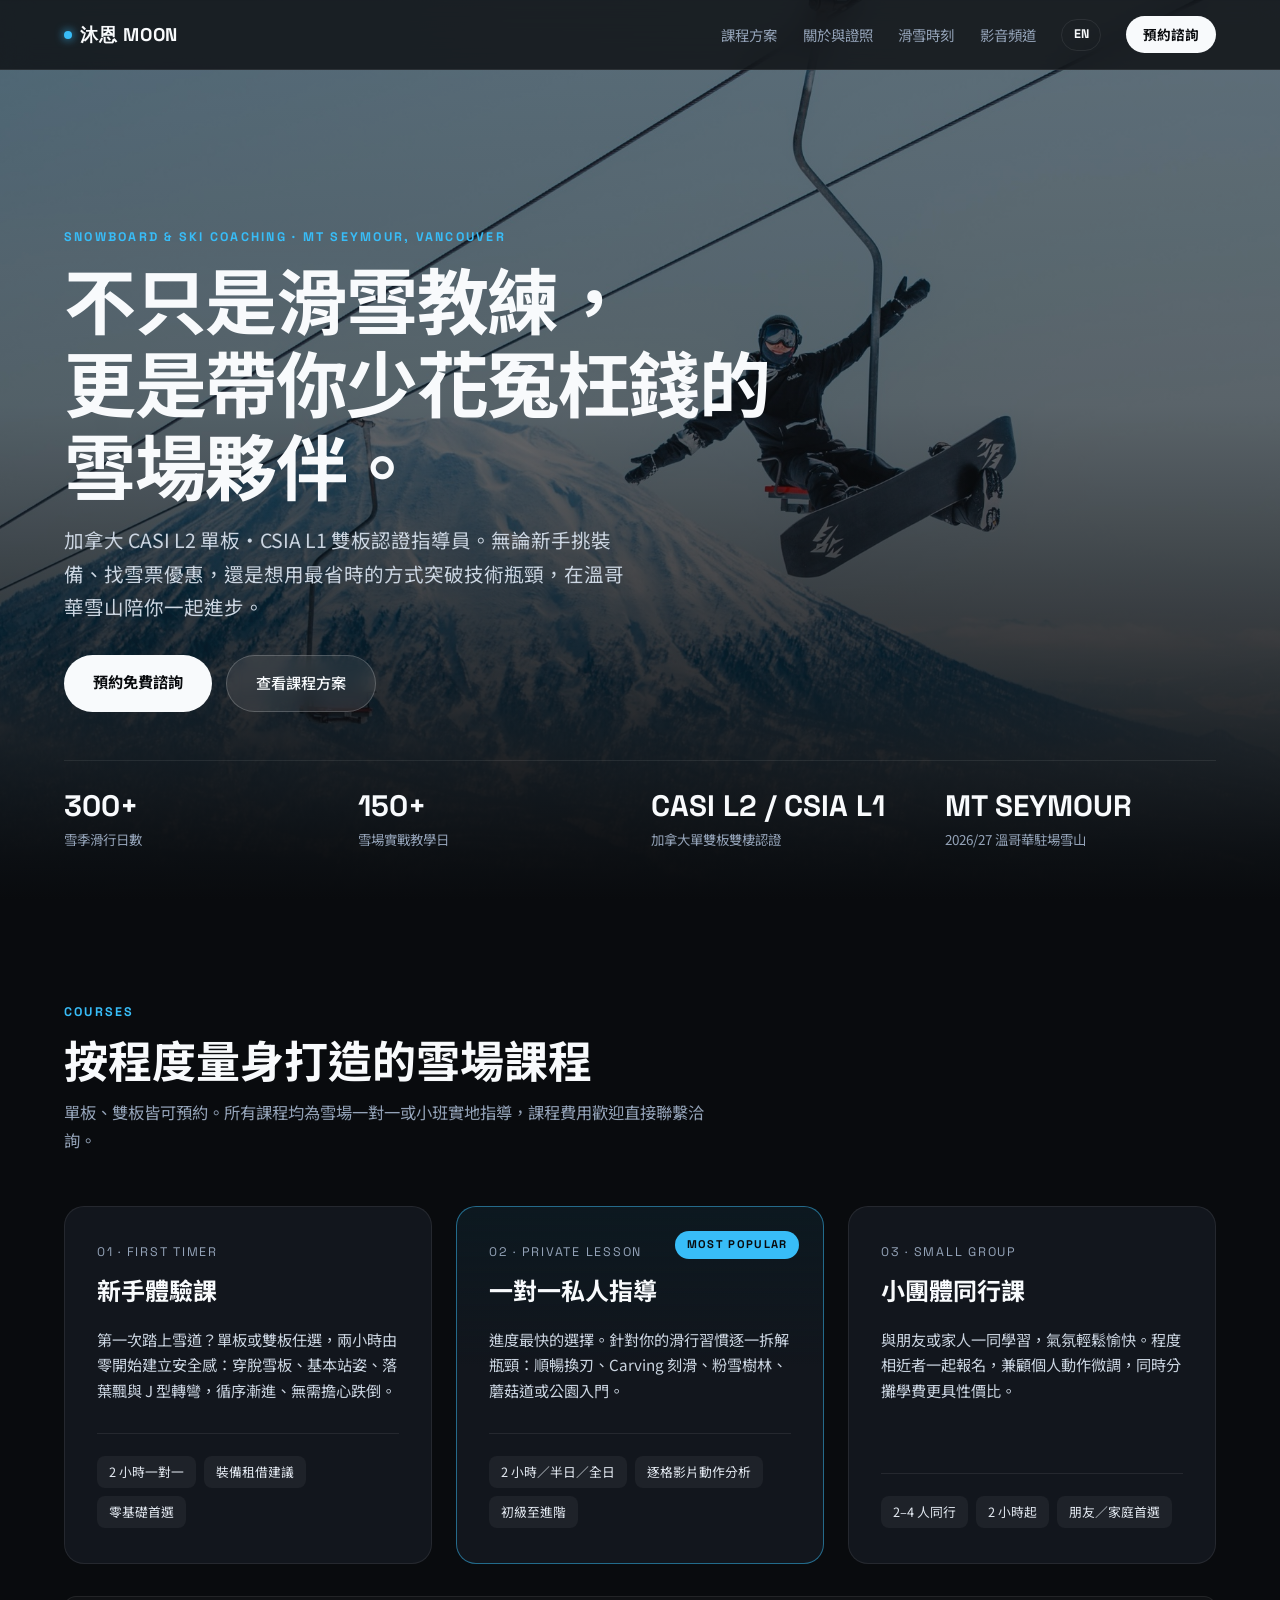
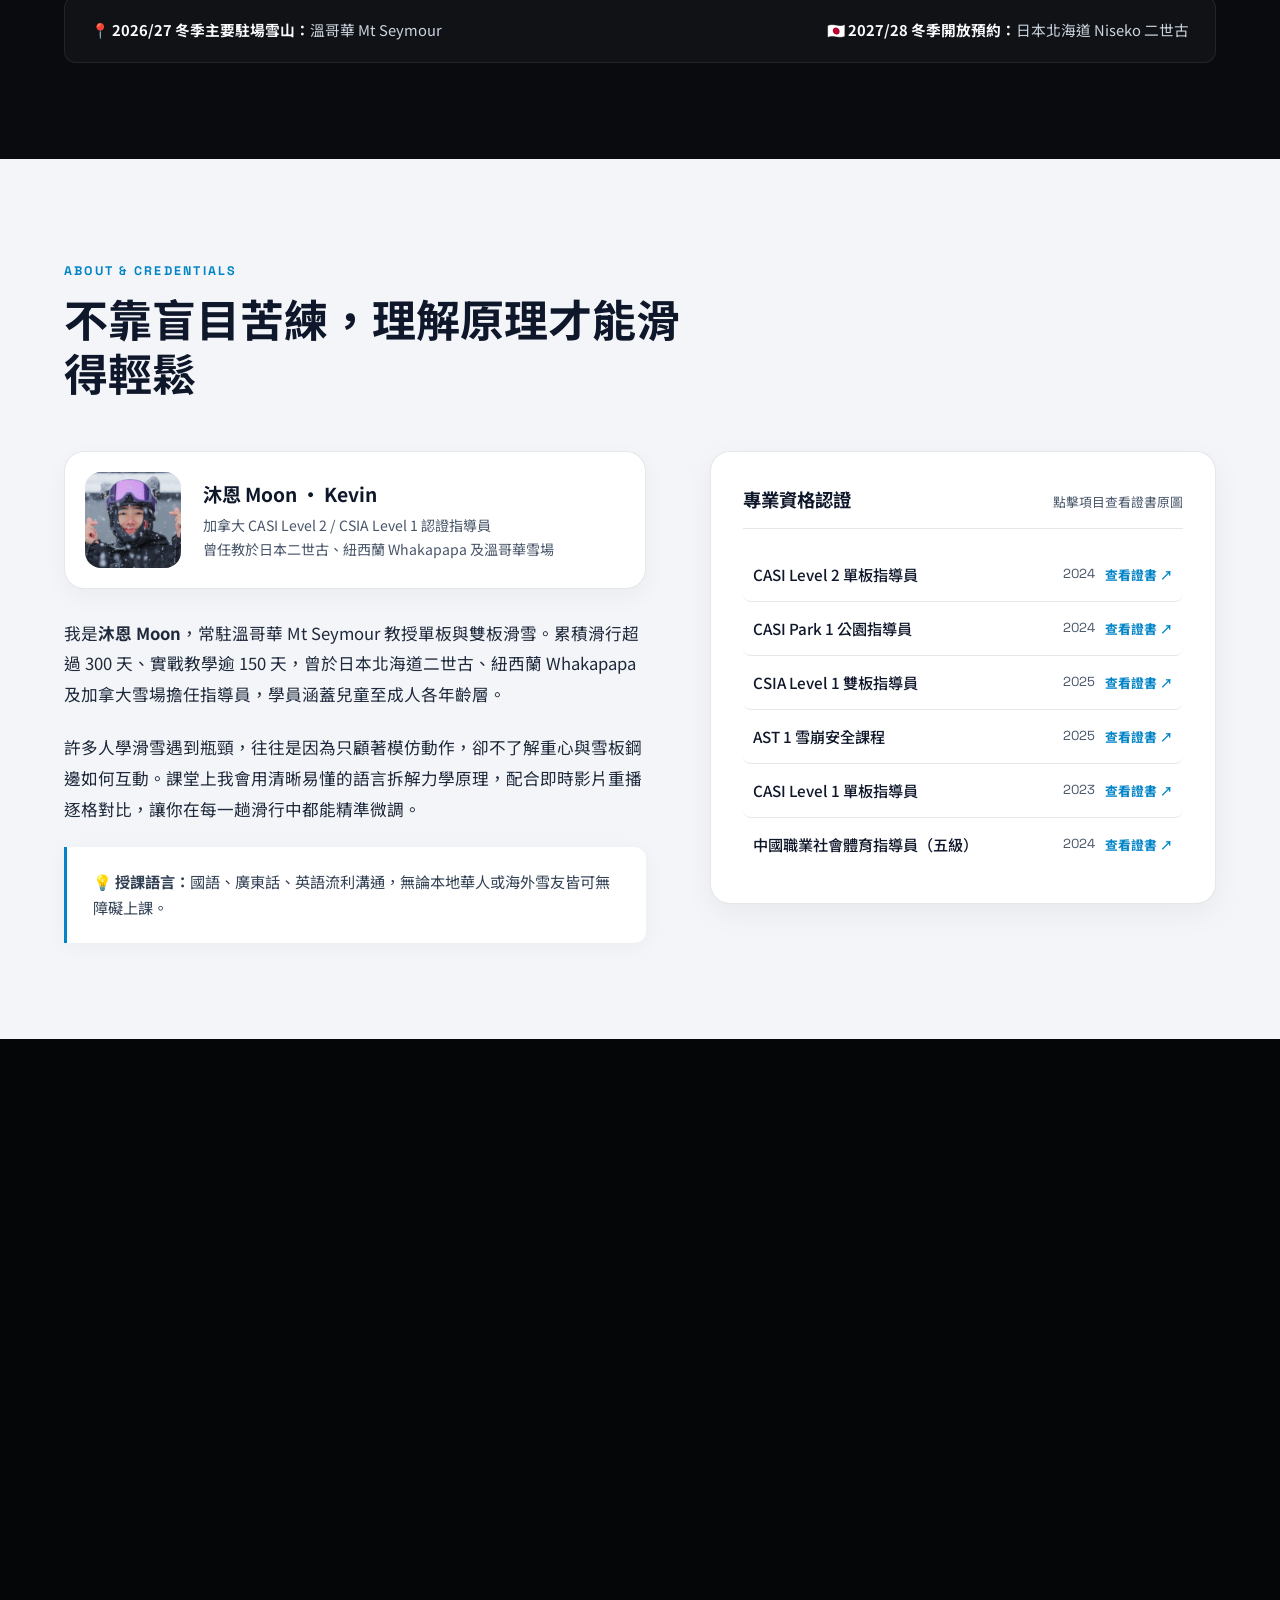
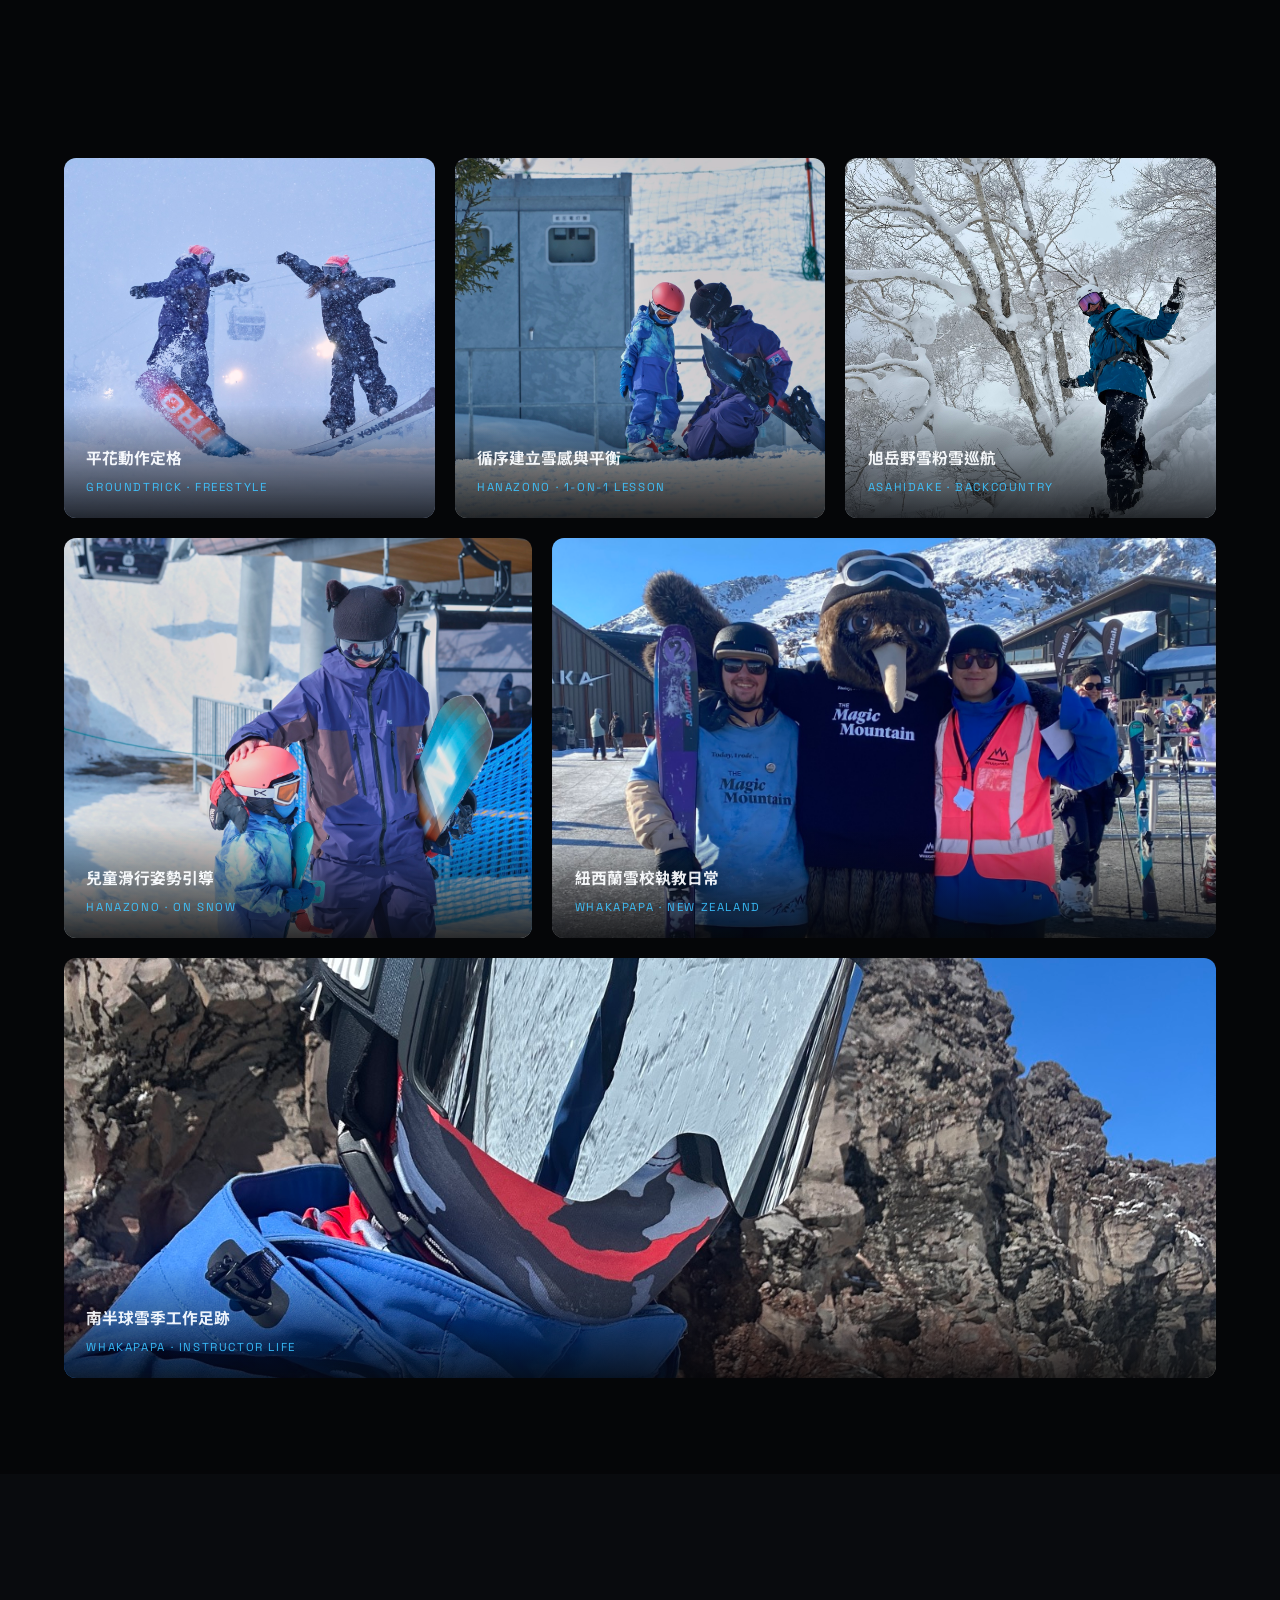
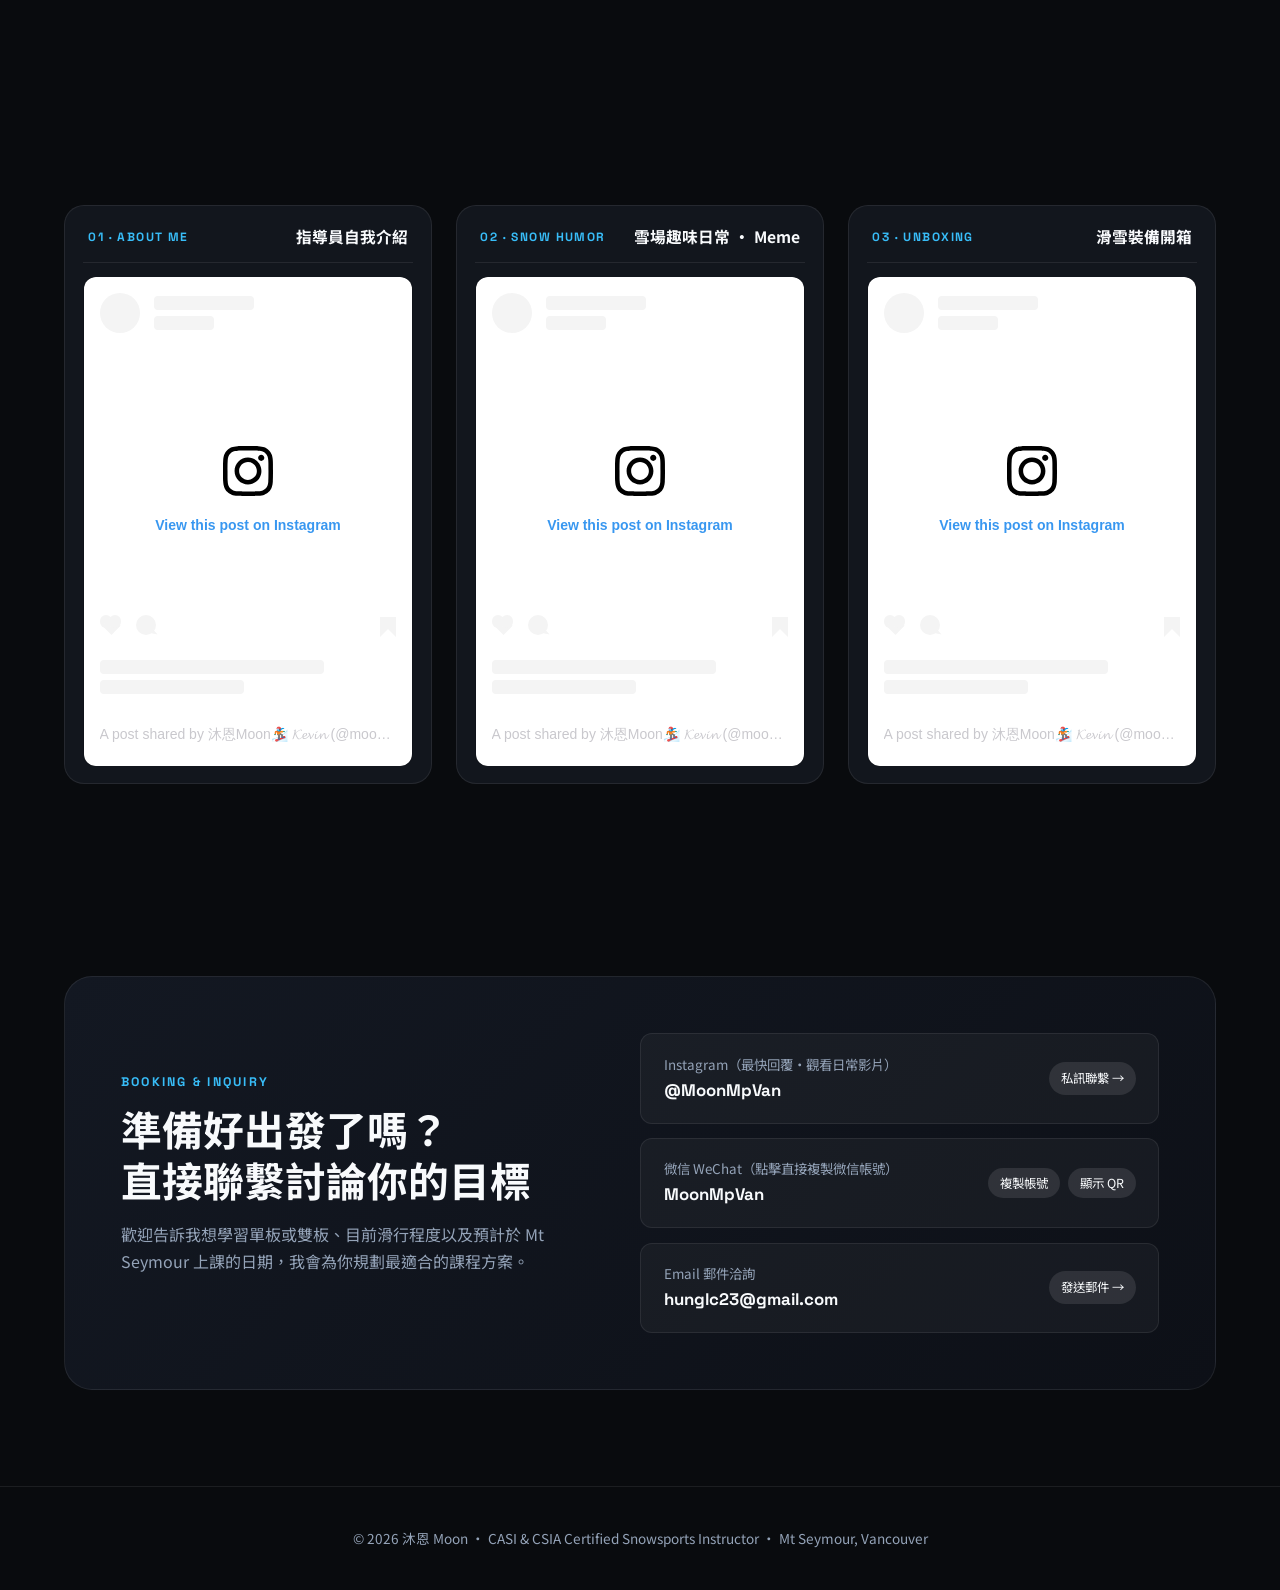
==== commit d3deec05: "Update hero section text in index.html" ====
--- a/index.html
+++ b/index.html
@@ -1010,8 +1010,8 @@
     <div class="container">
       <div class="hero-content">
         <span class="eyebrow">SNOWBOARD &amp; SKI COACHING · MT SEYMOUR, VANCOUVER</span>
-        <h1>從第一步到刻滑，<br>陪你滑出自信。</h1>
-        <p class="hero-sub">加拿大 CASI Level 2 單板・CSIA Level 1 雙板認證指導員。結合淺顯易懂的力學原理與逐格影片分析，陪你安全進階、突破滑行瓶頸。</p>
+        <h1>不只是滑雪教練，<br>更是帶你少花冤枉錢的雪場夥伴。</h1>
+        <p class="hero-sub">加拿大 CASI L2 單板・CSIA L1 雙板認證指導員。無論新手挑裝備、找雪票優惠，還是想用最省時的方式突破技術瓶頸，在溫哥華雪山陪你一起進步。</p>
         <div class="hero-actions">
           <a href="#contact" class="btn-primary">預約免費諮詢</a>
           <a href="#courses" class="btn-ghost">查看課程方案</a>
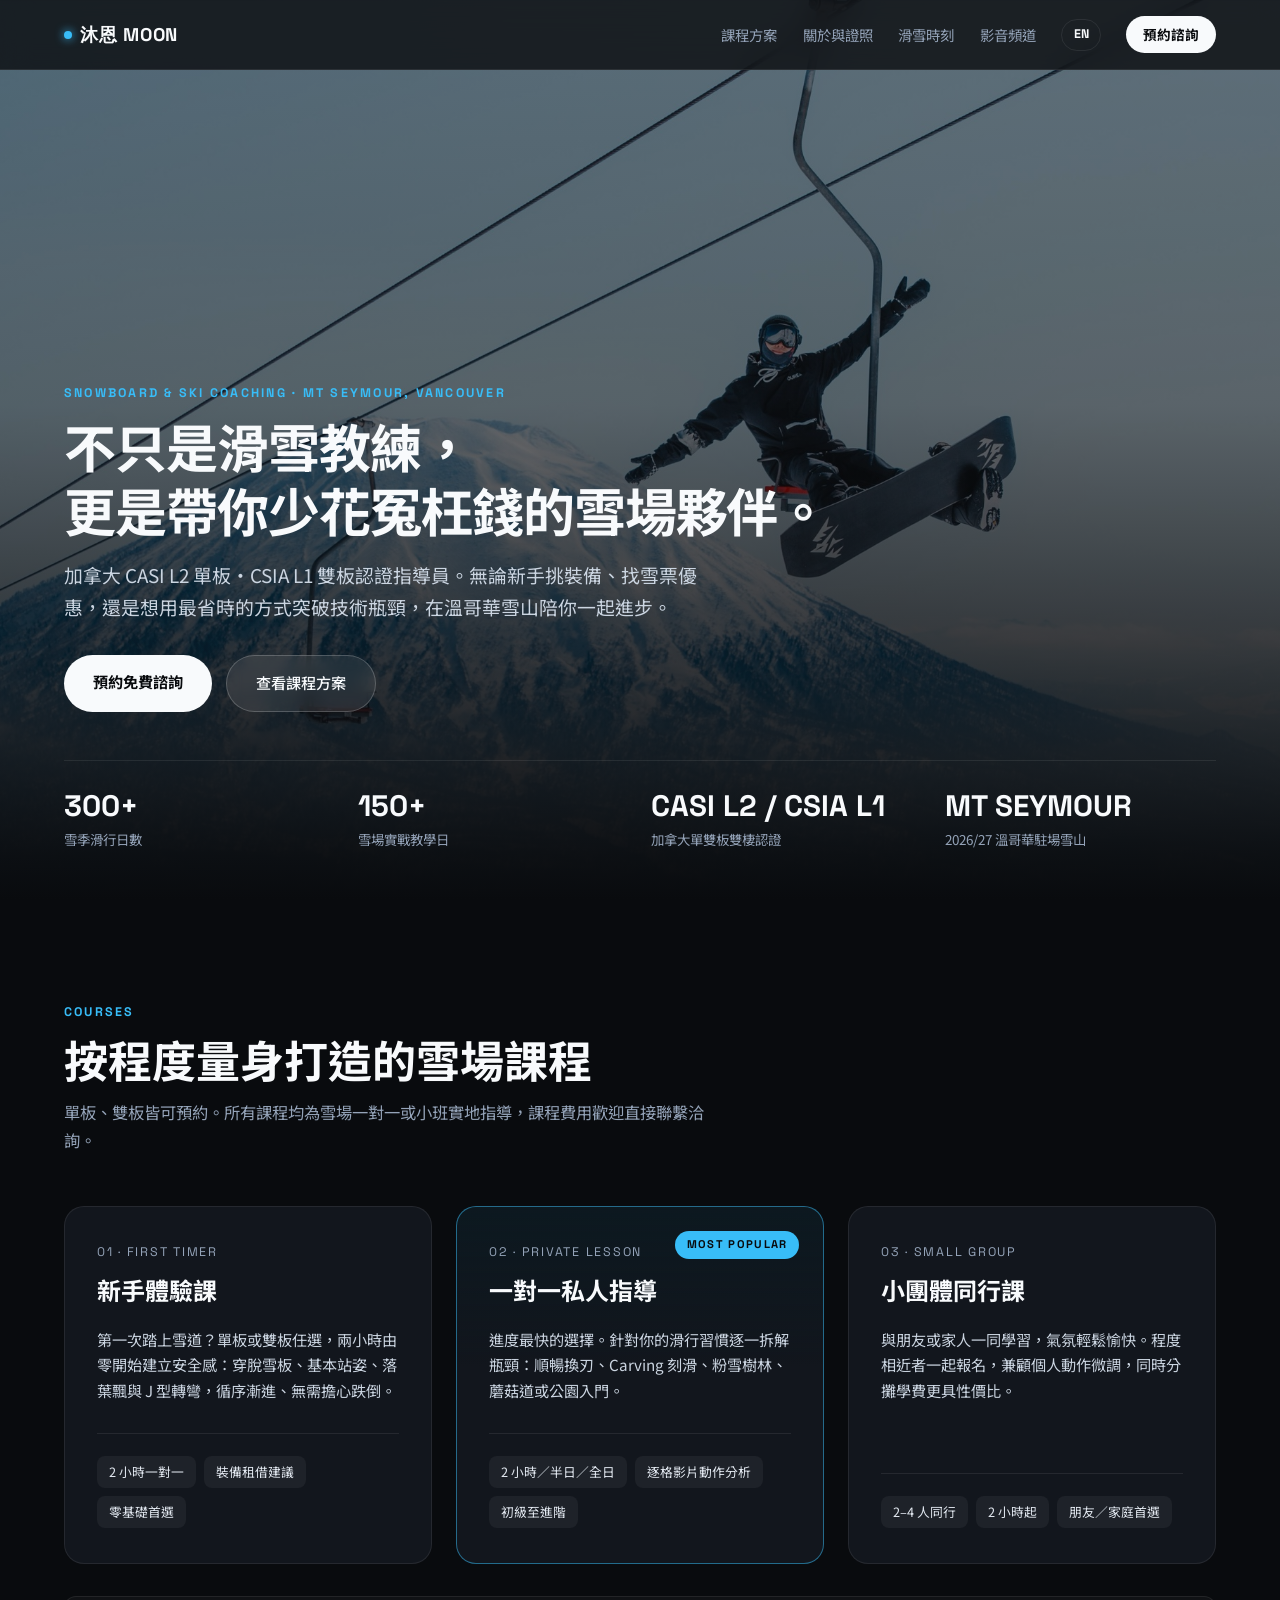
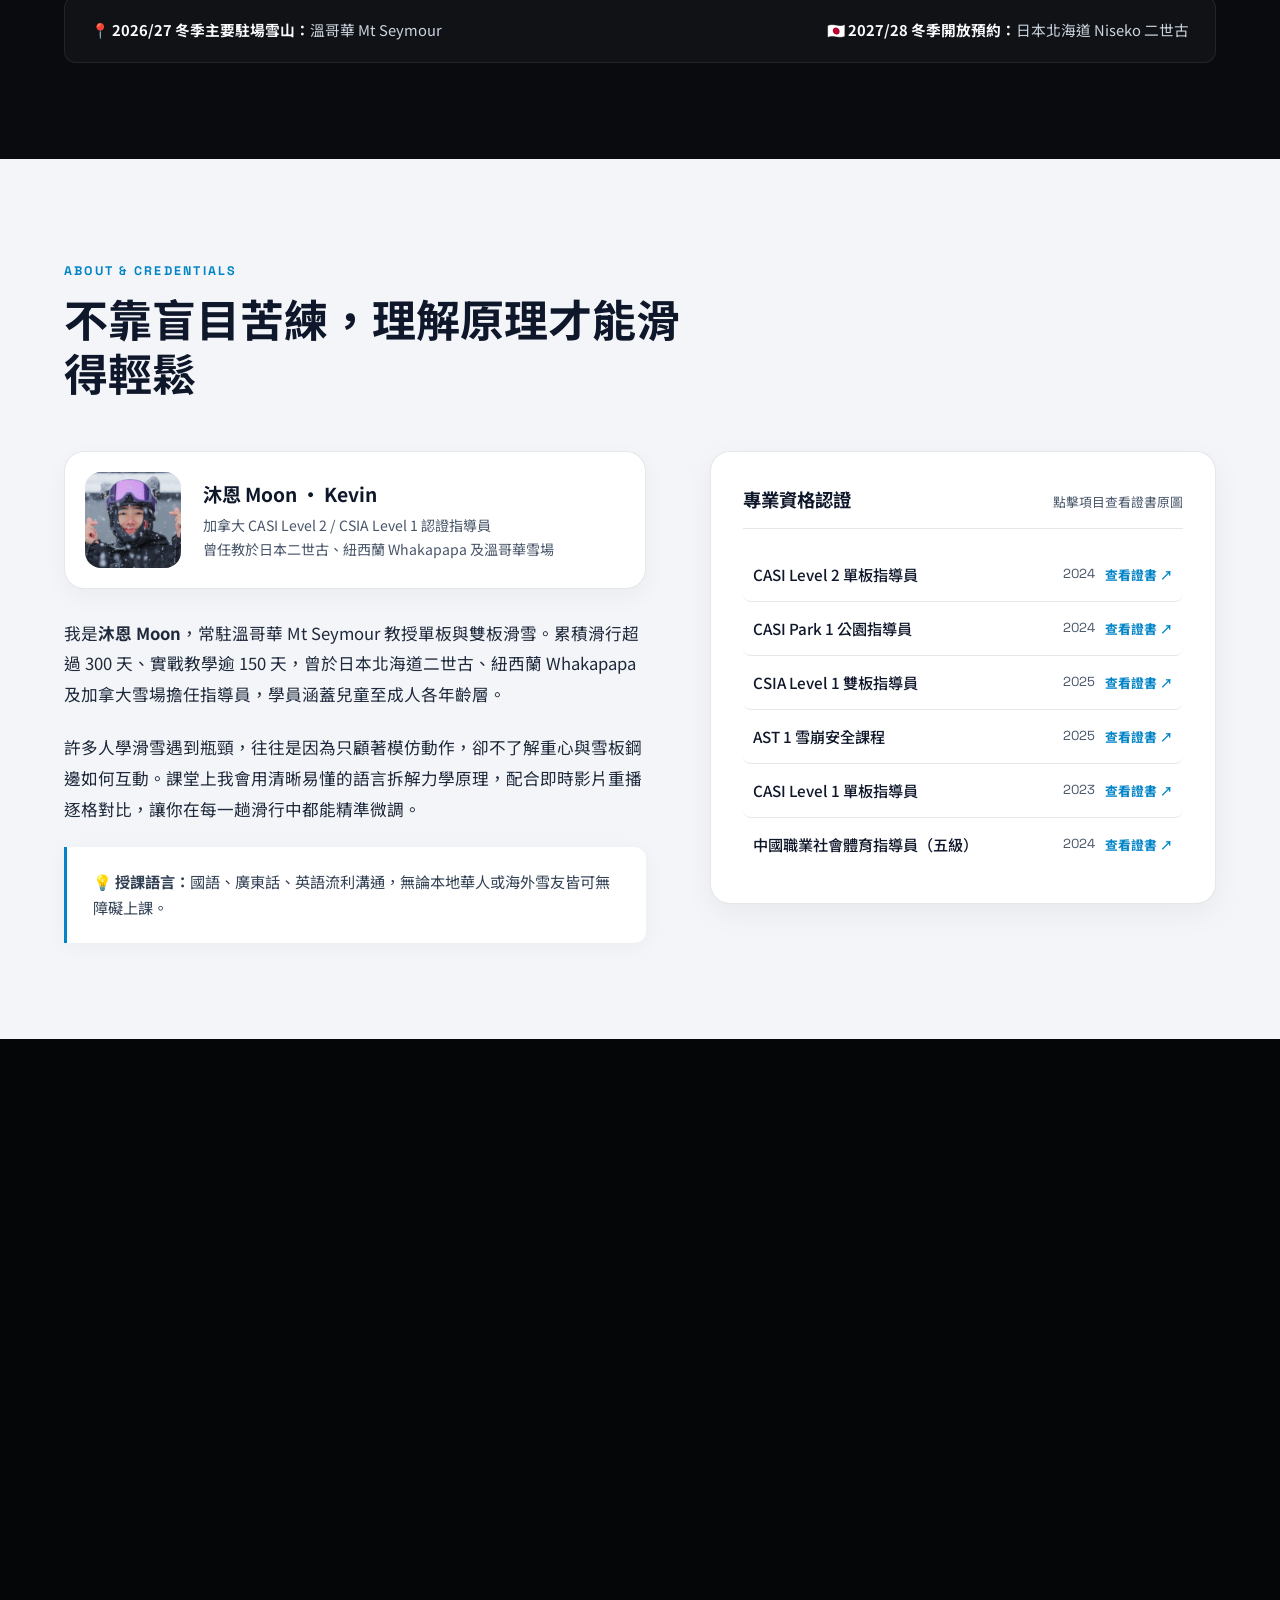
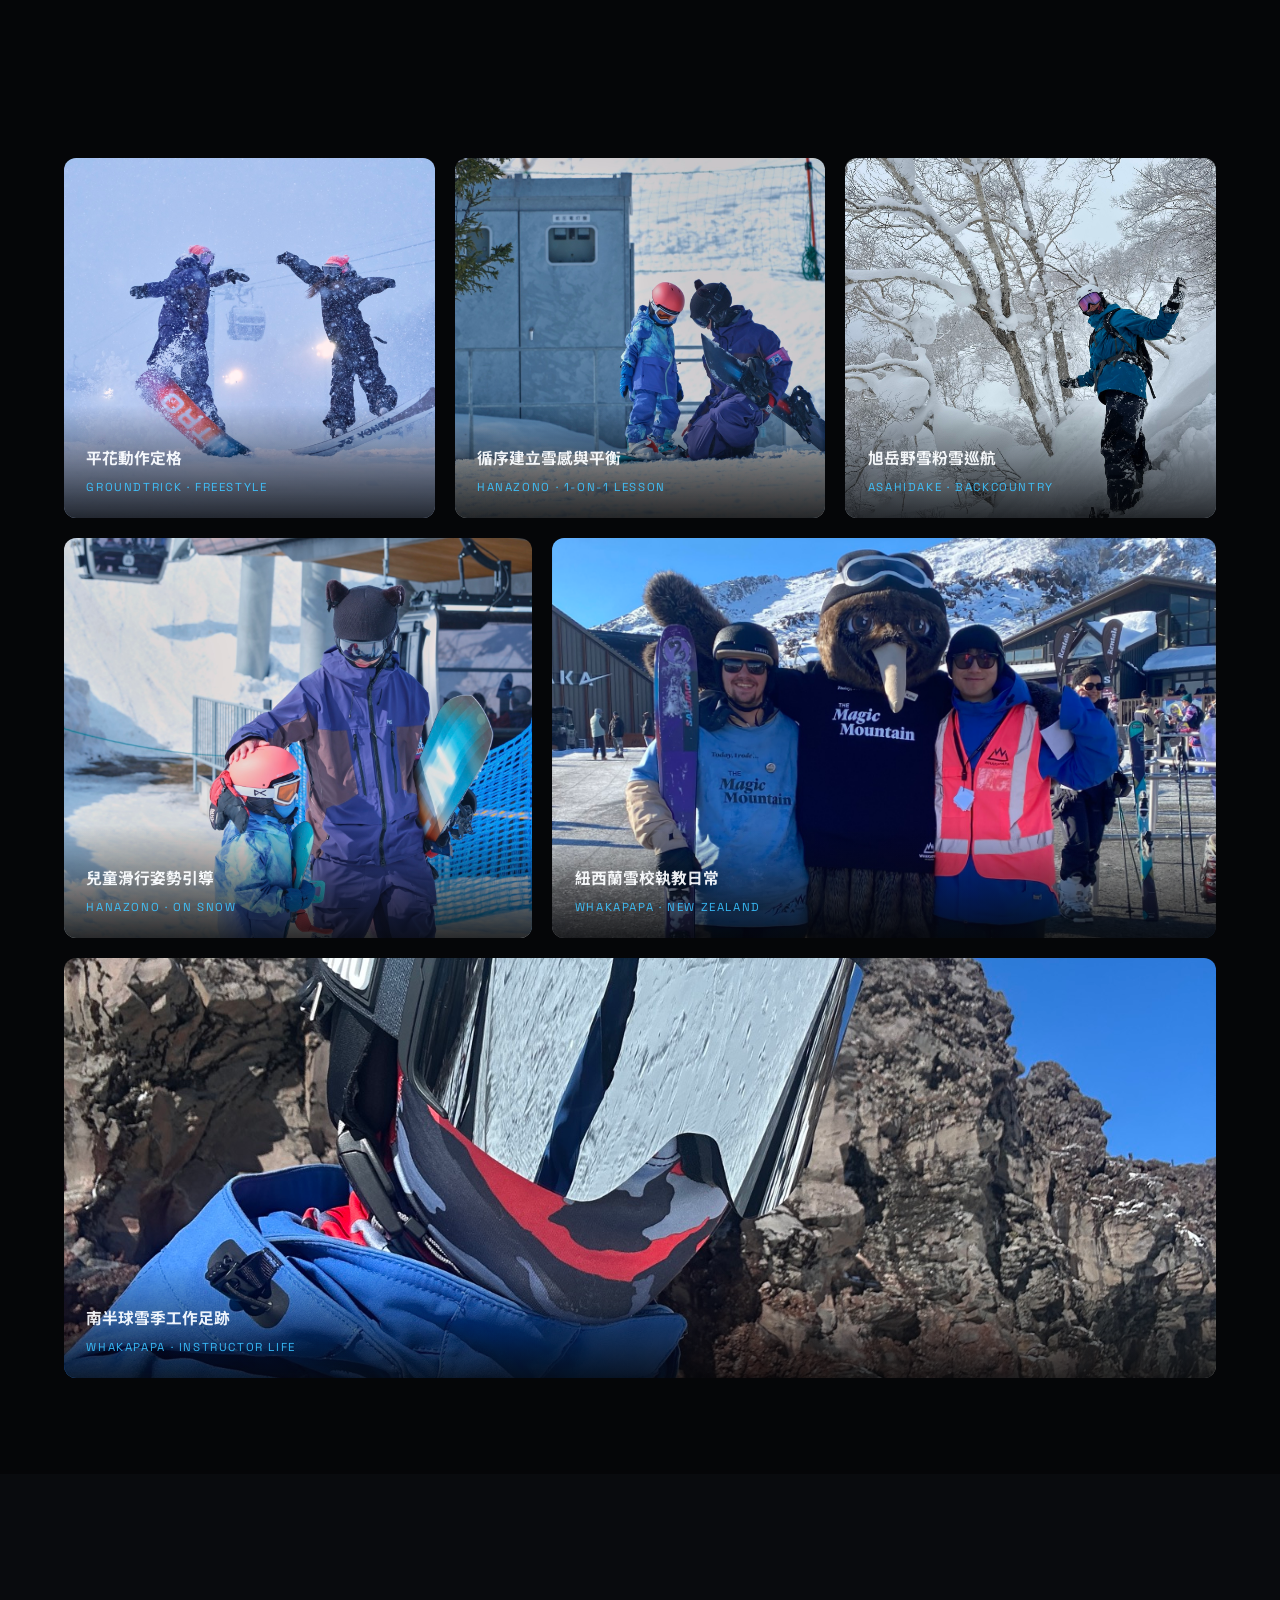
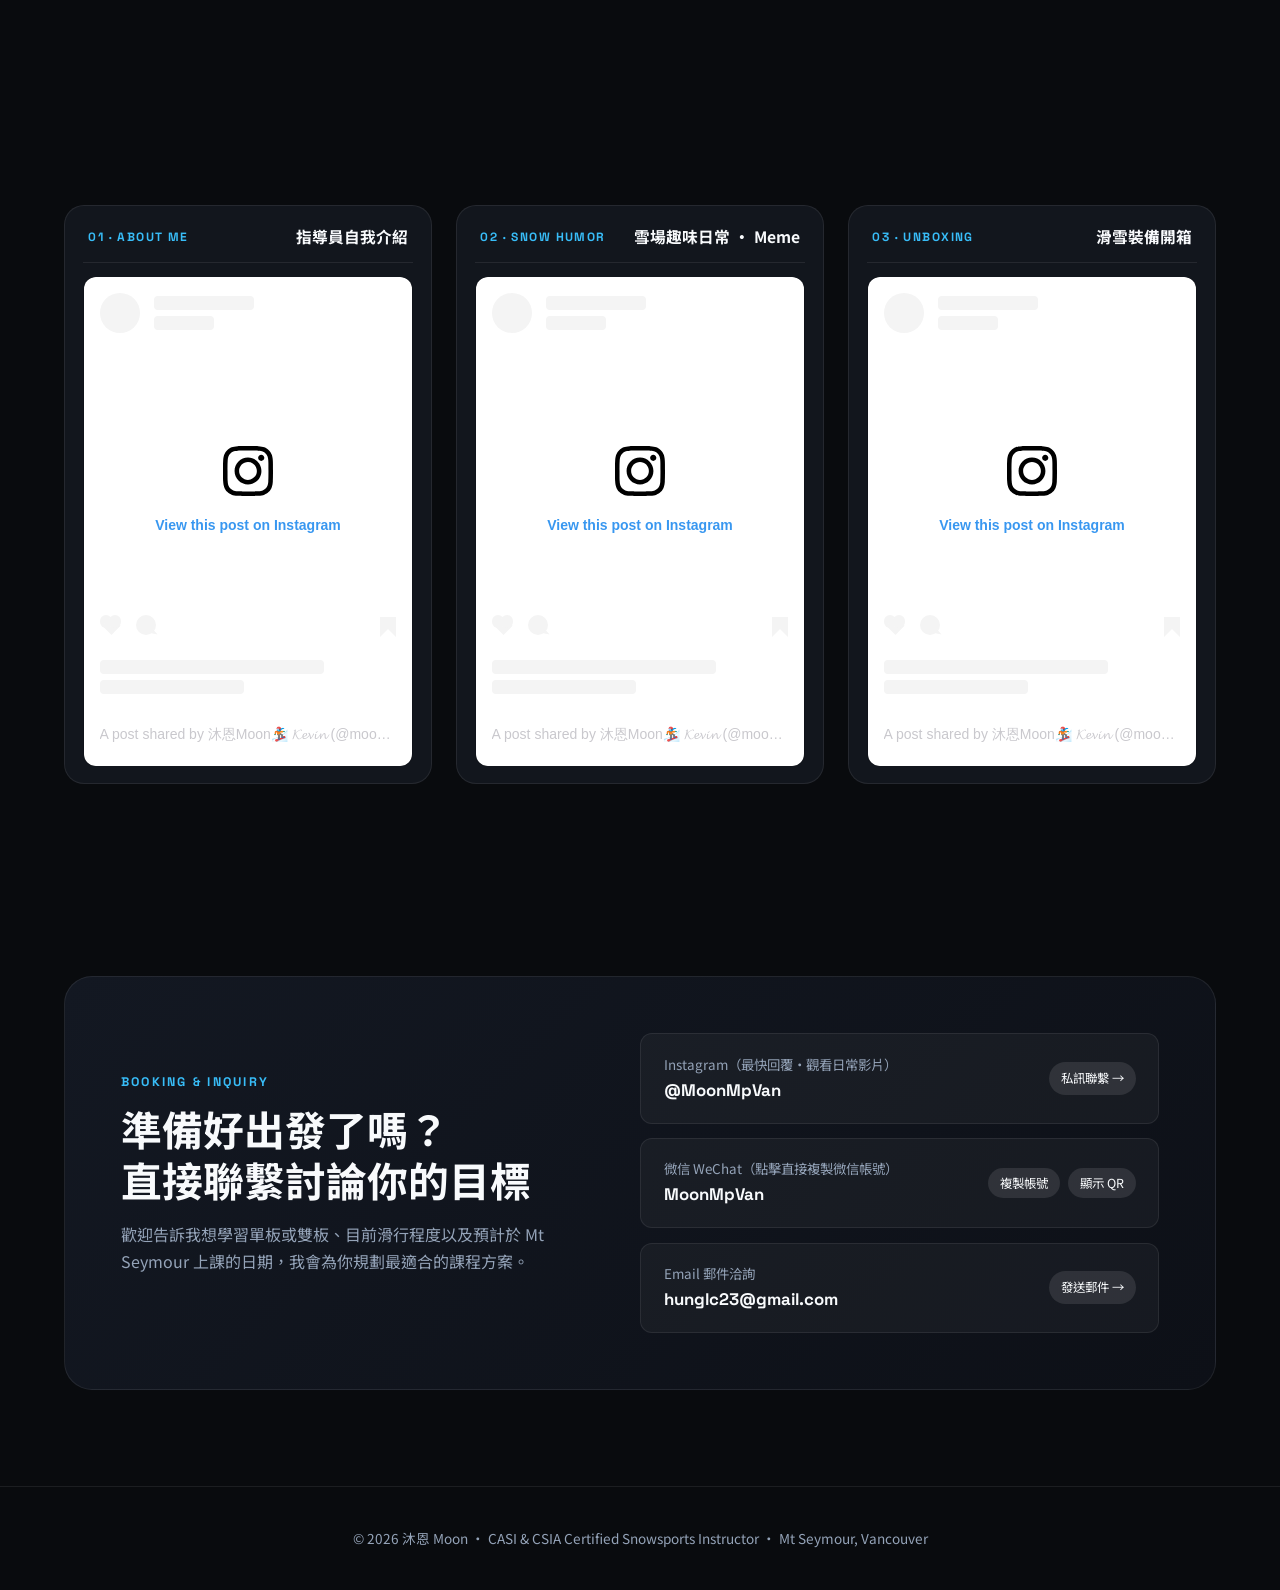
==== commit 9a39666a: "Revise SEO meta tags and improve CSS styles Updated meta tags for SEO and social sharing, including " ====
--- a/index.html
+++ b/index.html
@@ -6,18 +6,25 @@
   <title>沐恩 Moon · 溫哥華 Mt Seymour 單雙板滑雪指導員</title>
   <meta name="description" content="沐恩 Moon，加拿大 CASI Level 2 單板及 CSIA Level 1 雙板認證指導員。提供溫哥華 Mt Seymour 及日本二世古雪場實地教學。" />
 
-  <!-- 語系與標準網址（請將 YOUR-DOMAIN.com 換成你的實際網址） -->
-  <link rel="canonical" href="https://YOUR-DOMAIN.com/index.html" />
-  <link rel="alternate" hreflang="zh-Hant" href="https://YOUR-DOMAIN.com/index.html" />
-  <link rel="alternate" hreflang="en" href="https://YOUR-DOMAIN.com/en.html" />
+<!-- 語系與標準網址 -->
+  <link rel="canonical" href="https://moonmpvan.github.io/" />
+  <link rel="alternate" hreflang="zh-Hant" href="https://moonmpvan.github.io/" />
+  <link rel="alternate" hreflang="en" href="https://moonmpvan.github.io/en.html" />
 
   <!-- Open Graph 設定（Instagram / 微信 / WhatsApp / LINE 轉發縮圖） -->
   <meta property="og:type" content="website" />
   <meta property="og:site_name" content="沐恩 Moon · 單雙板滑雪指導" />
   <meta property="og:locale" content="zh_TW" />
-  <meta property="og:url" content="https://YOUR-DOMAIN.com/index.html" />
+  <meta property="og:url" content="https://moonmpvan.github.io/" />
   <meta property="og:title" content="沐恩 Moon · 溫哥華 Mt Seymour 單雙板滑雪指導員" />
-  <meta property="og:description" content="CASI Level 2 單板・CSIA Level 1 雙板認證。結合力學原理與逐格影片分析，提供一對一及小班實地滑雪教學。" />
+  <meta property="og:description" content="不只是滑雪教練，更是帶你少花冤枉錢的雪場夥伴。CASI L2 單板・CSIA L1 雙板認證，裝備、雪票與技術一次幫你省到位。" />
+  <meta property="og:image" content="https://moonmpvan.github.io/assets/15.jpg" />
+  <meta property="og:image:secure_url" content="https://moonmpvan.github.io/assets/15.jpg" />
+  <meta property="og:image:type" content="image/jpeg" />
+  <meta property="og:image:width" content="1200" />
+  <meta property="og:image:height" content="630" />
+  <meta property="og:image:alt" content="沐恩 Moon 溫哥華 Mt Seymour 單雙板滑雪指導員" />
+
   <!-- 注意：og:image 必須是 https 開頭的完整網址，且建議為小於 300KB 的 JPG 檔以確保微信正常顯示 -->
   <meta property="og:image" content="https://YOUR-DOMAIN.com/assets/15.jpg" />
   <meta property="og:image:secure_url" content="https://YOUR-DOMAIN.com/assets/15.jpg" />
@@ -29,8 +36,8 @@
   <!-- Twitter / X 及部分通訊軟體備援卡片 -->
   <meta name="twitter:card" content="summary_large_image" />
   <meta name="twitter:title" content="沐恩 Moon · 溫哥華 Mt Seymour 單雙板滑雪指導員" />
-  <meta name="twitter:description" content="CASI Level 2 單板・CSIA Level 1 雙板認證。結合力學原理與逐格影片分析，陪你從第一步滑到刻滑。" />
-  <meta name="twitter:image" content="https://YOUR-DOMAIN.com/assets/15.jpg" />
+  <meta name="twitter:description" content="不只是滑雪教練，更是帶你少花冤枉錢的雪場夥伴。CASI L2 單板・CSIA L1 雙板認證指導員。" />
+  <meta name="twitter:image" content="https://moonmpvan.github.io/assets/15.jpg" />
   
   <!-- Google Fonts: 英文幾何運動字體 + 繁體中文無襯線 -->
   <link rel="preconnect" href="https://fonts.googleapis.com">
@@ -237,21 +244,21 @@
     }
 
     .hero-content {
-      max-width: 720px;
+      max-width: 880px;
     }
 
     .hero h1 {
-      font-size: clamp(2.45rem, 6vw, 4.5rem);
+      font-size: clamp(1.65rem, 4.2vw, 3.25rem);
       font-weight: 700;
-      line-height: 1.15;
+      line-height: 1.22;
       letter-spacing: -0.02em;
       margin-bottom: 1.1rem;
     }
 
     .hero-sub {
-      font-size: clamp(1rem, 2vw, 1.22rem);
+      font-size: clamp(0.98rem, 1.9vw, 1.18rem);
       color: #CBD5E1;
-      max-width: 560px;
+      max-width: 640px;
       margin-bottom: 2rem;
     }
 
